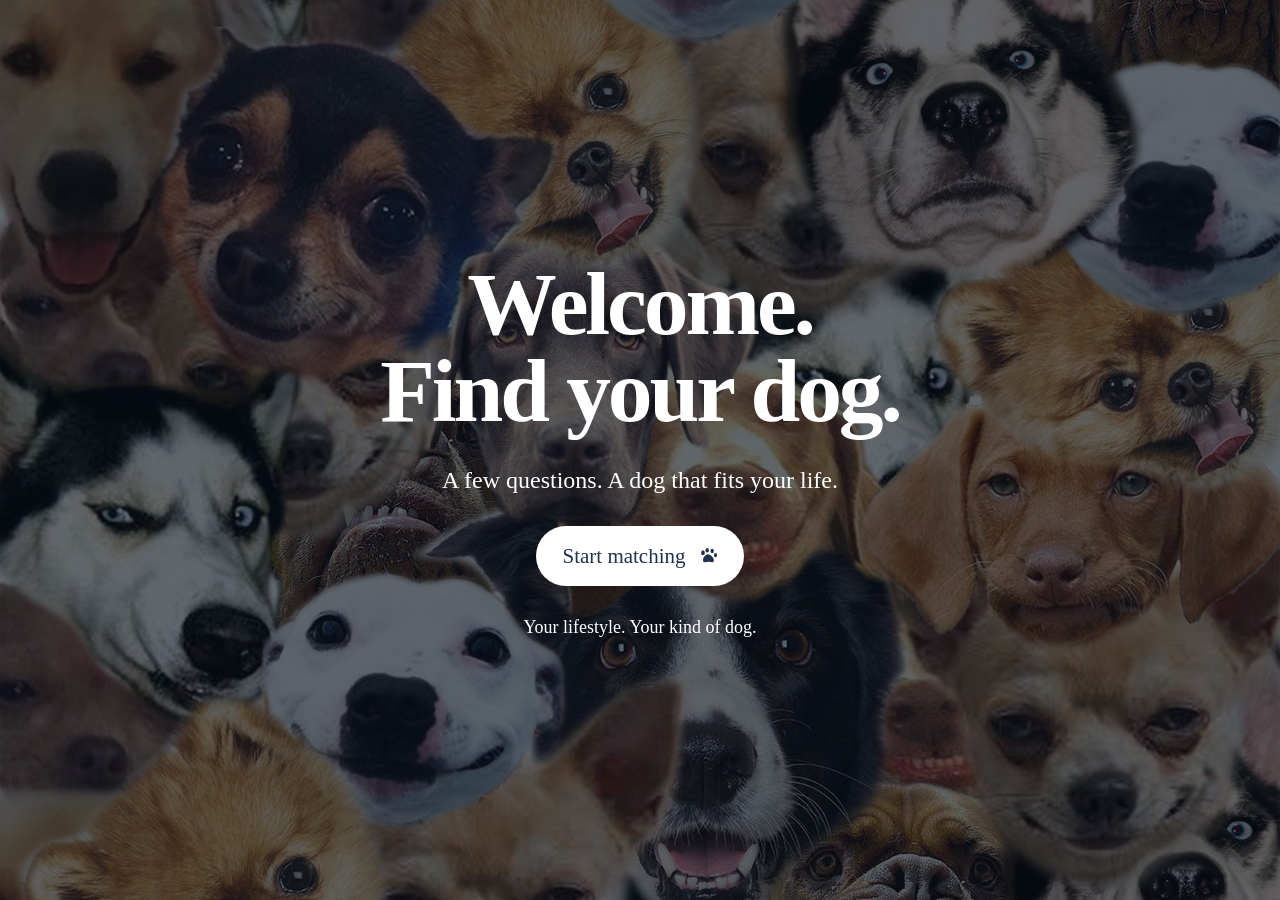
==== public/prototype/index.html @ a35e6327 "Shorten discovery rounds, standardize dog descriptions, and update photos" ====
<!doctype html><html lang="en"><head>
<meta charset="utf-8"><meta name="viewport" content="width=device-width, initial-scale=1">
<meta name="description" content="Find a dog that fits your everyday life. A saved lifestyle quiz, transparent match scores, and side-by-side breed comparisons.">
<script>try{document.documentElement.dataset.theme=localStorage.getItem('uxdesign-prototype-theme')||(matchMedia('(prefers-color-scheme: dark)').matches?'dark':'light')}catch{document.documentElement.dataset.theme='light'}</script><title>Pawfect Match · New experience prototype</title><script type="module" src="app.js?v=6"></script>
<link rel="stylesheet" href="design.css?v=1"><link rel="stylesheet" href="prototype.css?v=1"></head><body><a class="skip" href="#quiz">Skip to questionnaire</a><section id="welcome" class="screen hero welcome-banner" aria-labelledby="hero-title"><div class="welcome-faces" aria-hidden="true"><img src="../photos/welcome-collage.png" alt=""></div><div class="welcome-copy"><h1 id="hero-title">Welcome.<br>Find your dog.</h1><p>A few questions. A dog that fits your life.</p><a class="welcome-start" href="#quiz">Start matching <svg class="icon" viewBox="0 0 24 24" aria-hidden="true"><ellipse cx="6" cy="8" rx="2.2" ry="3" fill="currentColor"/><ellipse cx="11" cy="5" rx="2" ry="2.7" fill="currentColor"/><ellipse cx="17" cy="6" rx="2" ry="2.8" fill="currentColor"/><ellipse cx="21" cy="11" rx="1.8" ry="2.5" fill="currentColor"/><path d="M6 17c0-3 3-7 6-7s7 4 7 7c0 4-4 2-6 2s-7 2-7-2" fill="currentColor"/></svg></a><span class="welcome-scroll">Your lifestyle. Your kind of dog.</span></div></section><header class="app-header site-header" hidden><a class="brand" href="#welcome">Pawfect Match<span class="brand-dot">.</span><small>Prototype</small></a><nav aria-label="Main"><a href="#quiz" data-screen-link="quiz">Questionnaire</a><a href="#discover" id="discover-nav" data-screen-link="discover">Discover</a><a href="#matches" id="matches-nav" data-screen-link="matches">Your dogs</a><a href="#comparison" id="comparison-nav" data-screen-link="comparison">Compare <span id="nav-compare-count"></span></a></nav><button class="theme-toggle" id="theme-toggle" type="button" aria-pressed="false" aria-label="Switch to dark mode">Dark mode</button></header><main id="app-canvas" hidden><section class="screen quiz-screen" id="quiz" hidden><div class="section-heading"><div><h1>Make room for a good match.</h1><p>Tell us what life with you looks like.</p></div><button id="reset-quiz" class="reset-button" type="button">Start over</button></div><div class="workspace"><aside class="quiz-step-nav"><h3>Your lifestyle</h3><ol class="steps" aria-label="Quiz progress"><li class="active" aria-current="step"><button type="button" data-go-step="0"><span>Your home</span></button></li><li><button type="button" data-go-step="1"><span>Your routine</span></button></li><li><button type="button" data-go-step="2"><span>Your preferences</span></button></li><li><button type="button" data-go-step="3"><span>Your household</span></button></li></ol><p class="chapter-note">Your answers stay on this device.</p></aside><section class="quiz-card" aria-labelledby="quiz-title"><div class="quiz-top"><h3 id="quiz-title">Your questionnaire</h3><span id="save-status" role="status">Saved on this device</span></div><div class="quiz-progress" aria-hidden="true"><span id="quiz-progress-fill"></span></div><form id="match-form" novalidate>
<fieldset data-step="0"><legend>Make yourself at home.</legend><p class="field-intro">Let’s start with your home.</p><div class="question-grid"><div class="question-group"><label for="home">Where do you live?</label><select id="home" name="home"><option value="" disabled selected>Choose an answer…</option><option value="apartment">Apartment or small home</option><option value="house">House with more room</option></select></div><div class="question-group"><label for="size">What size dog feels right?</label><select id="size" name="size"><option value="" disabled selected>Choose an answer…</option><option value="any">Open to any size</option><option value="small">Small</option><option value="medium">Medium</option><option value="large">Large</option></select></div><div class="question-group"><label for="experience">Your dog experience</label><select id="experience" name="experience"><option value="" disabled selected>Choose an answer…</option><option value="new">This would be my first dog</option><option value="experienced">I’ve cared for dogs before</option></select></div></div></fieldset>
<fieldset data-step="1" hidden><legend>A day in your life.</legend><p class="field-intro">Think of a typical weekday.</p><div class="question-grid"><div class="question-group"><label for="exercise">Daily walks &amp; play <output id="exercise-value" for="exercise">Choose your daily minutes</output></label><input id="exercise" name="exercise" type="number" min="15" max="150" step="15" placeholder="Enter minutes"><div class="range-labels"><span>15 min · easy pace</span><span>150 min · adventure mode</span></div></div><div class="question-group"><label for="alone">Hours away each day <output id="alone-value" for="alone">Choose your hours away</output></label><input id="alone" name="alone" type="number" min="0" max="10" step="1" placeholder="Enter hours"></div><div id="care-branch" class="question-group" hidden><label for="support">Who can help while you’re away?</label><select id="support" name="support"><option value="" disabled selected>Choose an answer…</option><option value="none">I don’t have a care plan yet</option><option value="yes">A walker, daycare, or trusted person</option></select><p class="hint">Long days away need an individual care plan. This affects your results.</p></div><div class="question-group"><label for="training">Time for training &amp; enrichment</label><select id="training" name="training"><option value="" disabled selected>Choose an answer…</option><option value="1">A little each day</option><option value="2">Regular daily sessions</option><option value="3">Lots — I’d love a working partner</option></select></div></div></fieldset>
<fieldset data-step="2" hidden><legend>The little things matter.</legend><p class="field-intro">Coat care and your priorities.</p><div class="question-grid"><div class="question-group"><label for="grooming">Grooming commitment</label><select id="grooming" name="grooming"><option value="" disabled selected>Choose an answer…</option><option value="1">Keep it simple</option><option value="2">Regular brushing is fine</option><option value="3">Brushing + professional grooming</option></select></div><div class="question-group"><label for="shedding">How do you feel about shedding?</label><select id="shedding" name="shedding"><option value="" disabled selected>Choose an answer…</option><option value="any">A little fur is part of the deal</option><option value="low">Prefer a lower-shedding coat</option></select><p class="hint">Lower shedding doesn’t mean allergy-free. <a href="https://www.akc.org/dog-breeds/hypoallergenic-dogs/">No dog is 100% hypoallergenic.</a></p></div><div class="question-group"><label for="fluff">What coat types should we show you?</label><select id="fluff" name="fluff"><option value="" disabled selected>Choose an answer…</option><option value="any">All coat types</option><option value="fluffy">Fluffy coats only</option><option value="sleek">Shorter coats only</option></select></div><div class="question-group"><label for="priority">What matters most to you?</label><select id="priority" name="priority"><option value="" disabled selected>Choose an answer…</option><option value="balanced">A balanced fit</option><option value="activity">Activity &amp; enrichment</option><option value="coat">Coat care</option><option value="size">Size preference</option></select></div></div></fieldset>
<fieldset data-step="3" hidden><legend>Who’s sharing your home?</legend><p class="field-intro">Who will your dog spend time with?</p><div class="question-grid"><div class="question-group"><label for="children">Are there children in your household?</label><select id="children" name="children"><option value="" disabled selected>Choose an answer…</option><option value="none">No children / no preference</option><option value="older">Older children</option><option value="young">Young children</option></select>
</div><div class="question-group"><label for="pets">Other pets at home?</label><select id="pets" name="pets"><option value="" disabled selected>Choose an answer…</option><option value="none">No other pets</option><option value="dogs">Other dogs</option><option value="cats">Cats</option><option value="small">Small animals, such as rabbits</option></select>
<p class="hint">Ask about each dog’s compatibility. Supervise introductions.</p>
</div><div class="question-group"><label for="barking">How much barking works for you?</label><select id="barking" name="barking"><option value="" disabled selected>Choose an answer…</option><option value="any">I’m flexible</option><option value="quiet">I prefer a quieter dog</option></select>
</div><div class="question-group"><label for="social">How often will your dog meet visitors?</label><select id="social" name="social"><option value="" disabled selected>Choose an answer…</option><option value="any">No strong preference</option><option value="visitors">Often — I prefer an outgoing dog</option></select>
</div><div class="question-group"><label for="drool">How do you feel about drool?</label><select id="drool" name="drool"><option value="" disabled selected>Choose an answer…</option><option value="any">It’s part of the deal</option><option value="low">I’d prefer less drool</option></select></div></div></fieldset>
<div class="form-footer"><button type="button" class="text-button" id="back" hidden>← Back</button><span id="step-label">Step 1 of 4</span><button type="button" class="button" id="next">Next step →</button><button type="submit" class="button" id="finish" hidden>Meet my matches →</button></div></form></section><aside class="preview-card" aria-labelledby="preview-title"><h3 id="preview-title">Your matching pack</h3><p id="preview-filter" class="filter-note">Showing all coat types</p><div id="live-preview" aria-live="polite"></div><p class="hint">Every dog is different.</p></aside></div><div id="discover-locked" class="locked-note"><strong>A few answers. A more personal shortlist.</strong><span>Finish the questionnaire to meet your dogs.</span></div></section><section hidden id="discover" class="screen discovery-section" aria-labelledby="discovery-title">
<div class="section-heading"><div><h1 id="discovery-title">Meet your kind of dog.</h1></div><p>Like or pass. Each choice helps shape the next pick.</p></div>
<div class="discovery-layout"><div class="swipe-stage"><div id="swipe-card" class="swipe-card" tabindex="0" aria-label="Dog discovery card. Use left arrow to pass or right arrow to like."></div><div class="swipe-actions"><button id="pass-dog" class="pass-button" type="button"><span aria-hidden="true">×</span> <span>Pass</span></button><button id="like-dog" class="like-button" type="button"><svg class="icon" viewBox="0 0 24 24" aria-hidden="true"><path d="M20.8 4.6a5.5 5.5 0 0 0-7.8 0L12 5.7l-1.1-1.1a5.5 5.5 0 0 0-7.8 7.8L12 21l8.8-8.6a5.5 5.5 0 0 0 0-7.8Z" fill="none" stroke="currentColor" stroke-width="1.7" stroke-linejoin="round"/></svg> <span>Like</span></button></div><a class="matches-shortcut" id="matches-shortcut" href="#matches">View my matches ↓</a><p class="swipe-instruction">Swipe, use the buttons, or press ← →</p></div>
<aside class="discovery-aside"><h3>Fine-tune your picks</h3><label for="discover-fluff">Coat preference</label><select id="discover-fluff"><option value="any">All coat types</option><option value="fluffy">Fluffy coats only</option><option value="sleek">Shorter coats only</option></select><p id="learning-status" class="learning-status" role="status"></p><div class="discovery-tools"><button type="button" id="undo-swipe" class="text-button">↶ Undo last choice</button><button type="button" id="restart-swipes" class="text-button">Start swiping again</button></div><p class="hint">Like a dog to save it to Favorites. Example profiles, not adoption listings.</p><a href="#quiz" class="text-button">Edit your questionnaire</a></aside></div>
</section><section hidden id="matches" class="screen results-section" aria-labelledby="results-title"><div class="section-heading"><div><h1 id="results-title">Your dogs.</h1></div><p id="results-subtitle">Finish the quiz to reveal your personalized matches.</p></div><div id="results-placeholder" class="empty"><h3>A good connection starts with you.</h3><p>Complete your questionnaire to see recommendations.</p><a href="#quiz">Start your quiz ↑</a></div><div id="results-content" hidden><div class="dogs-toolbar"><div class="dog-view-tabs" aria-label="Choose dogs to view"><button type="button" data-dog-view="recommended" aria-pressed="true">Recommended</button><button type="button" data-dog-view="favorites" aria-pressed="false">Favorites <span id="favorites-count">0</span></button><button type="button" data-dog-view="browse" aria-pressed="false">Browse all</button></div><div class="search-dogs"><label for="breed-search">Search dogs</label><input id="breed-search" type="search" placeholder="Try Winnie, Golden Retriever, or terrier"></div><button id="edit-shortcut" class="text-button" type="button">Edit questionnaire</button></div><p id="care-message" class="notice" hidden></p><h3 id="match-list-title">Your liked dogs</h3><p id="match-list-note" class="hint"></p><p class="sample-notice">Sample profiles, except Winnie’s, Link’s, Mit’s, and Monty’s owner-confirmed details.</p><div id="profile-view"><div id="match-profiles" class="match-profile-grid"></div></div><div class="toolbar"><label class="check-label"><input id="only-saved" type="checkbox"> Only saved types in catalog</label><button id="edit" class="text-button">Edit my questionnaire</button></div><div id="catalog-view" hidden><p id="catalog-count" class="hint" role="status"></p><p class="hint">Compare up to 3 dogs. Charts show profile fit, not adoption suitability.</p><details class="all-matches"><summary id="browse-label">Browse dog types</summary><div id="breed-cards" class="breed-grid"></div></details></div></div></section><section id="comparison" class="screen compare-section" hidden aria-labelledby="compare-title"><div class="section-heading"><div><h1 id="compare-title">Compare your dogs.</h1></div><label for="metric">Compare by <select id="metric"><option value="score">Overall profile fit</option><option value="fluff">Coat fullness (0–3)</option><option value="exercise">Daily activity target (minutes)</option><option value="grooming">Grooming commitment (1–3)</option><option value="training">Enrichment commitment (1–3)</option></select></label></div><div id="chart" class="chart"></div><div id="comparison-reasons" class="comparison-reasons"></div><p class="hint">Activity targets and commitment levels are simplified project estimates for adult dogs, not prescribed care requirements.</p></section></main><footer class="app-footer" hidden><span>Pawfect Match · A project by Allison Luo</span><div><button id="sources-toggle" class="text-button" type="button" aria-expanded="false">Scoring &amp; photo credits</button><button id="reset" class="text-button" type="button">Clear saved data</button></div></footer><div id="toast" class="toast" role="status" hidden></div><a id="compare-shortcut" class="compare-shortcut" href="#comparison" hidden><svg class="icon" viewBox="0 0 24 24" aria-hidden="true"><ellipse cx="6" cy="8" rx="2.2" ry="3" fill="currentColor"/><ellipse cx="11" cy="5" rx="2" ry="2.7" fill="currentColor"/><ellipse cx="17" cy="6" rx="2" ry="2.8" fill="currentColor"/><ellipse cx="21" cy="11" rx="1.8" ry="2.5" fill="currentColor"/><path d="M6 17c0-3 3-7 6-7s7 4 7 7c0 4-4 2-6 2s-7 2-7-2" fill="currentColor"/></svg> <span class="compare-label">Compare dogs</span> <span id="compare-count"></span></a><dialog id="final-dialog" aria-labelledby="final-heading" aria-describedby="final-description"><div id="final-confetti" aria-hidden="true"></div><h2 id="final-heading"></h2><p id="final-description"></p><img id="final-photo" alt="" width="900" height="650"><div class="final-dialog-actions"><button id="confirm-final" type="button"></button><button id="close-final" type="button">Keep comparing</button></div></dialog><dialog id="sources-dialog" aria-labelledby="sources-title"><div class="sources-header"><h2 id="sources-title">Scoring &amp; photo credits</h2><button id="close-sources" type="button" class="text-button">Close</button></div><section class="how" id="sources-panel"><details><summary>How scoring works &amp; sources</summary><p>Scores combine activity, enrichment, space, size, grooming, shedding, and experience with your selected coat and household preferences. Default weights are activity 25, enrichment 15, space 10, size 15, grooming 15, shedding 10, and experience 10. A coat preference adds weight 30; children and pets add 15 each when selected; quieter dogs, visitor sociability, and less drool add 10 each when selected. Your priority doubles its relevant base weights, then the score is normalized. Household and coat traits are authored teaching estimates, not safety guarantees or official breed ratings. Long days away without support cap scores at 55. Fluffy-only and shorter-coat-only choices filter the live shortlist and swipe deck; the full catalog remains available with mismatches labeled. Coat fullness 0 means sleek, 1 short/wiry, 2 full/feathered, and 3 very full/curly. Grooming can change appearance.</p><p>Numerical profiles are authored teaching estimates, not AKC ratings. General breed descriptions are informed by the American Kennel Club: <a href="https://www.akc.org/dog-breeds/havanese/">Havanese</a>, <a href="https://www.akc.org/dog-breeds/whippet/">Whippet</a>, <a href="https://www.akc.org/dog-breeds/Labrador-retriever/">Labrador Retriever</a>, <a href="https://www.akc.org/dog-breeds/poodle-standard/">Standard Poodle</a>, <a href="https://www.akc.org/dog-breeds/border-collie/">Border Collie</a>, and <a href="https://www.akc.org/dog-breeds/greyhound/">Greyhound</a>. Additional profiles: <a href="https://www.akc.org/dog-breeds/samoyed/">Samoyed</a>, <a href="https://www.petmd.com/dog/breeds/aussiedoodle">Aussiedoodle</a>, <a href="https://www.akc.org/dog-breeds/golden-retriever/">Golden Retriever</a>, <a href="https://www.petmd.com/dog/breeds/goldendoodle">Goldendoodle</a>, <a href="https://vcahospitals.com/know-your-pet/jack-russell-terrier">Jack Russell Terrier</a>, <a href="https://www.akc.org/dog-breeds/beagle/">Beagle</a>, <a href="https://www.akc.org/dog-breeds/boxer/">Boxer</a>, <a href="https://www.akc.org/dog-breeds/dachshund/">Dachshund</a>, <a href="https://www.akc.org/dog-breeds/chihuahua/">Chihuahua</a>, <a href="https://www.akc.org/dog-breeds/shih-tzu/">Shih Tzu</a>, <a href="https://www.akc.org/dog-breeds/maltese/">Maltese</a>, <a href="https://www.akc.org/dog-breeds/bichon-frise/">Bichon Frise</a>, <a href="https://www.akc.org/dog-breeds/pomeranian/">Pomeranian</a>, <a href="https://www.akc.org/dog-breeds/yorkshire-terrier/">Yorkshire Terrier</a>, <a href="https://www.akc.org/dog-breeds/miniature-schnauzer/">Miniature Schnauzer</a>, <a href="https://www.akc.org/dog-breeds/pembroke-welsh-corgi/">Pembroke Welsh Corgi</a>, <a href="https://www.akc.org/dog-breeds/shiba-inu/">Shiba Inu</a>, <a href="https://www.akc.org/dog-breeds/siberian-husky/">Siberian Husky</a>, <a href="https://www.akc.org/dog-breeds/alaskan-malamute/">Alaskan Malamute</a>, <a href="https://www.akc.org/dog-breeds/german-shepherd-dog/">German Shepherd</a>, <a href="https://www.akc.org/dog-breeds/australian-shepherd/">Australian Shepherd</a>, <a href="https://www.akc.org/dog-breeds/bernese-mountain-dog/">Bernese Mountain Dog</a>, <a href="https://www.akc.org/dog-breeds/newfoundland/">Newfoundland</a>, <a href="https://www.akc.org/dog-breeds/great-pyrenees/">Great Pyrenees</a>, <a href="https://www.akc.org/dog-breeds/saint-bernard/">Saint Bernard</a>, <a href="https://www.akc.org/dog-breeds/great-dane/">Great Dane</a>, <a href="https://www.akc.org/dog-breeds/doberman-pinscher/">Doberman Pinscher</a>, <a href="https://www.akc.org/dog-breeds/rottweiler/">Rottweiler</a>, <a href="https://www.akc.org/dog-breeds/dalmatian/">Dalmatian</a>, <a href="https://www.akc.org/dog-breeds/vizsla/">Vizsla</a>, <a href="https://www.akc.org/dog-breeds/weimaraner/">Weimaraner</a>, <a href="https://www.akc.org/dog-breeds/english-cocker-spaniel/">English Cocker Spaniel</a>, <a href="https://www.akc.org/dog-breeds/english-springer-spaniel/">English Springer Spaniel</a>, <a href="https://www.akc.org/dog-breeds/cavalier-king-charles-spaniel/">Cavalier King Charles Spaniel</a>, <a href="https://www.akc.org/dog-breeds/papillon/">Papillon</a>, <a href="https://www.akc.org/dog-breeds/boston-terrier/">Boston Terrier</a>, <a href="https://www.akc.org/dog-breeds/french-bulldog/">French Bulldog</a>, <a href="https://www.akc.org/dog-breeds/bulldog/">Bulldog</a>, <a href="https://www.akc.org/dog-breeds/pug/">Pug</a>, <a href="https://www.akc.org/dog-breeds/poodle-miniature/">Miniature Poodle</a>, <a href="https://www.akc.org/dog-breeds/poodle-toy/">Toy Poodle</a>, <a href="https://www.akc.org/dog-breeds/border-terrier/">Border Terrier</a>, <a href="https://www.akc.org/dog-breeds/west-highland-white-terrier/">West Highland White Terrier</a>, <a href="https://www.akc.org/dog-breeds/scottish-terrier/">Scottish Terrier</a>, <a href="https://www.akc.org/dog-breeds/shetland-sheepdog/">Shetland Sheepdog</a>. Coat and household traits are simplified teaching estimates. Terrier is represented by a Jack Russell Terrier; doodle size and coat traits vary. Reviewed October 20, 2026.</p><p>Dog photographs from Wikimedia Commons and one user-provided Aussiedoodle photo; displayed crops may differ from originals. Source pages retain original files and license details:</p><ul><li><a href="https://commons.wikimedia.org/wiki/File:A_havanese_dog_in_Finland.jpg">A havanese dog in Finland.jpg</a> — ThePointyHatGnome · <a href="http://creativecommons.org/publicdomain/zero/1.0/deed.en">CC0</a>.</li><li><a href="https://commons.wikimedia.org/wiki/File:DSC09611a_Search_and_Rescue_Dog,_Austrian_Red_Cross_Perchtoldsdorf,_2024-10.jpg">DSC09611a Search and Rescue Dog, Austrian Red Cross Perchtoldsdorf, 2024-10.jpg</a> — Aciarium · <a href="https://creativecommons.org/licenses/by/4.0">CC BY 4.0</a>.</li><li><a href="https://commons.wikimedia.org/wiki/File:Border_Collie_with_Heterochromia_2.jpg">Border Collie with Heterochromia 2.jpg</a> — 7575u · <a href="https://creativecommons.org/licenses/by-sa/4.0">CC BY-SA 4.0</a>.</li><li><a href="https://commons.wikimedia.org/wiki/File:Standard_Poodle_portrait.jpg">Standard Poodle portrait.jpg</a> — Flickr user John Leslie · <a href="https://creativecommons.org/licenses/by/2.0">CC BY 2.0</a>.</li><li><a href="https://commons.wikimedia.org/wiki/File:Whippet_profil_rybnik_-_kamien_p.jpg">Whippet profil rybnik - kamien p.jpg</a> — Pleple2000 · <a href="https://creativecommons.org/licenses/by-sa/4.0">CC BY-SA 4.0</a>.</li><li><a href="https://commons.wikimedia.org/wiki/File:A_greyhound_displays_a_martingale_collar.jpg">A greyhound displays a martingale collar.jpg</a> — Supreme Chungus · <a href="https://creativecommons.org/licenses/by-sa/4.0">CC BY-SA 4.0</a>.</li><li><a href="https://commons.wikimedia.org/wiki/File:Samoyed_dog_two_year_old_female_dllu.jpg">Samoyed dog two year old female dllu.jpg</a> — Dllu · <a href="https://creativecommons.org/licenses/by-sa/4.0">CC BY-SA 4.0</a>.</li><li><a href="https://commons.wikimedia.org/wiki/File:D%C3%BClmen,_Hausd%C3%BClmen,_Golden_Retriever_--_2022_--_5945.jpg">Dülmen, Hausdülmen, Golden Retriever -- 2022 -- 5945.jpg</a> — Dietmar Rabich · <a href="https://creativecommons.org/licenses/by-sa/4.0">CC BY-SA 4.0</a>.</li><li><a href="https://commons.wikimedia.org/wiki/File:Goldendoodle_(Chase_Bohannon).png">Goldendoodle (Chase Bohannon).png</a> — Chase Bohannon · <a href="http://creativecommons.org/publicdomain/zero/1.0/deed.en">CC0</a>.</li><li><a href="https://commons.wikimedia.org/wiki/File:Skipper_Jack_Russell_Terrier.JPG">Skipper Jack Russell Terrier.JPG</a> — DuncanMcC · Public domain.</li><li>Aussiedoodle: photo provided by the user and used at their request.</li><li><a href="https://commons.wikimedia.org/wiki/File:Beagle_600.jpg">Beagle 600.jpg</a> — See source · <a href="http://creativecommons.org/licenses/by-sa/3.0/">CC BY-SA 3.0</a>.</li><li><a href="https://commons.wikimedia.org/wiki/File:Male_fawn_Boxer_undocked.jpg">Male fawn Boxer undocked.jpg</a> — Mood210 · <a href="https://creativecommons.org/licenses/by-sa/3.0">CC BY-SA 3.0</a>.</li><li><a href="https://commons.wikimedia.org/wiki/File:%EB%8B%A5%EC%8A%A4%ED%9B%88%ED%8A%B8(%EB%8B%A8%EB%AA%A8%EC%A2%85)_(Dachshund_(Short)).jpg">닥스훈트(단모종) (Dachshund (Short)).jpg</a> — Katemil94 · <a href="https://creativecommons.org/licenses/by-sa/4.0">CC BY-SA 4.0</a>.</li><li><a href="https://commons.wikimedia.org/wiki/File:Shihtzu_(cropped).jpg">Shihtzu (cropped).jpg</a> — Canino21 · Public domain.</li><li><a href="https://commons.wikimedia.org/wiki/File:Maltese_600.jpg">Maltese 600.jpg</a> — Sannse · <a href="http://creativecommons.org/licenses/by-sa/3.0/">CC BY-SA 3.0</a>.</li><li><a href="https://commons.wikimedia.org/wiki/File:Bichon_Fris%C3%A9_-_studdogbichon.jpg">Bichon Frisé - studdogbichon.jpg</a> — Heike Andres · <a href="https://creativecommons.org/licenses/by-sa/3.0/de/deed.en">CC BY-SA 3.0 de</a>.</li><li><a href="https://commons.wikimedia.org/wiki/File:Pomeranian.JPG">Pomeranian.JPG</a> — Blackoranges · Public domain.</li><li><a href="https://commons.wikimedia.org/wiki/File:(2_version)_Grupp_3,_YORKSHIRETERRIER,_NO_UCH_SE_UCH_Oxzar_Amazing_Bel%E2%80%99s_Toffy_(24310212305).jpg">(2 version) Grupp 3, YORKSHIRETERRIER, NO UCH SE UCH Oxzar Amazing Bel’s Toffy (24310212305).jpg</a> — Svenska Mässan from Sweden · <a href="https://creativecommons.org/licenses/by-sa/4.0">CC BY-SA 4.0</a>.</li><li><a href="https://commons.wikimedia.org/wiki/File:Miniature_Schnauzer_salt_%26_pepper_(cropped).jpg">Miniature Schnauzer salt &amp; pepper (cropped).jpg</a> — Canarian · <a href="https://creativecommons.org/licenses/by-sa/3.0">CC BY-SA 3.0</a>.</li><li><a href="https://commons.wikimedia.org/wiki/File:Welsh_Pembroke_Corgi.jpg">Welsh Pembroke Corgi.jpg</a> — Dog breed facts · <a href="https://creativecommons.org/licenses/by-sa/4.0">CC BY-SA 4.0</a>.</li><li><a href="https://commons.wikimedia.org/wiki/File:Taka_Shiba.jpg">Taka Shiba.jpg</a> — Takashiba at English Wikipedia · Public domain.</li><li><a href="https://commons.wikimedia.org/wiki/File:Husky_L.jpg">Husky L.jpg</a> — xJaM (talk · contribs) · <a href="http://creativecommons.org/licenses/by-sa/3.0/">CC BY-SA 3.0</a>.</li><li><a href="https://commons.wikimedia.org/wiki/File:Alaskan_Malamute.jpg">Alaskan Malamute.jpg</a> — SCMW · <a href="https://creativecommons.org/licenses/by/3.0">CC BY 3.0</a>.</li><li><a href="https://commons.wikimedia.org/wiki/File:German_Shepherd_-_DSC_0346_(10096362833).jpg">German Shepherd - DSC 0346 (10096362833).jpg</a> — gomagoti · <a href="https://creativecommons.org/licenses/by-sa/2.5">CC BY-SA 2.5</a>.</li><li><a href="https://commons.wikimedia.org/wiki/File:Australian_Shepherd_red_bi.JPG">Australian Shepherd red bi.JPG</a> — Trickdog-Fina · <a href="https://creativecommons.org/licenses/by-sa/3.0">CC BY-SA 3.0</a>.</li><li><a href="https://commons.wikimedia.org/wiki/File:3-BerneseMountainDogInGrass.jpg">3-BerneseMountainDogInGrass.jpg</a> — FriendlyToaster · <a href="https://creativecommons.org/licenses/by/4.0">CC BY 4.0</a>.</li><li><a href="https://commons.wikimedia.org/wiki/File:Newfoundland_dog_Smoky.jpg">Newfoundland dog Smoky.jpg</a> — Flickr user DanDee Shots · <a href="https://creativecommons.org/licenses/by/2.0">CC BY 2.0</a>.</li><li><a href="https://commons.wikimedia.org/wiki/File:Great_Pyrenees_Mountain_Dog_2.png">Great Pyrenees Mountain Dog 2.png</a> — HeartSpoon · <a href="https://creativecommons.org/licenses/by-sa/4.0">CC BY-SA 4.0</a>.</li><li><a href="https://commons.wikimedia.org/wiki/File:Hummel_Vedor_vd_Robandahoeve.jpg">Hummel Vedor vd Robandahoeve.jpg</a> — Blanky · <a href="https://creativecommons.org/licenses/by-sa/3.0">CC BY-SA 3.0</a>.</li><li><a href="https://commons.wikimedia.org/wiki/File:Dog_niemiecki_%C5%BC%C3%B3%C5%82ty_LM980.jpg">Dog niemiecki żółty LM980.jpg</a> — Lilly M · <a href="https://creativecommons.org/licenses/by-sa/2.5">CC BY-SA 2.5</a>.</li><li><a href="https://commons.wikimedia.org/wiki/File:Dobermann_handling.jpg">Dobermann handling.jpg</a> — Miroslav Cacik · Copyrighted free use.</li><li><a href="https://commons.wikimedia.org/wiki/File:Rottweiler_standing_facing_left.jpg">Rottweiler standing facing left.jpg</a> — Dr. Manfred Herrmann Allgemeiner Deutscher Rottweiler-Klub (ADRK) e.V. http://www.ADRK.de · <a href="http://creativecommons.org/licenses/by-sa/3.0/">CC BY-SA 3.0</a>.</li><li><a href="https://commons.wikimedia.org/wiki/File:Sun_Dog_Dalmatian.jpg">Sun Dog Dalmatian.jpg</a> — Bradlien · <a href="https://creativecommons.org/licenses/by-sa/4.0">CC BY-SA 4.0</a>.</li><li><a href="https://commons.wikimedia.org/wiki/File:Wy%C5%BCe%C5%82_w%C4%99gierski_g%C5%82adkow%C5%82osy_500.jpg">Wyżeł węgierski gładkowłosy 500.jpg</a> — Pleple2000 · <a href="http://creativecommons.org/licenses/by-sa/3.0/">CC BY-SA 3.0</a>.</li><li><a href="https://commons.wikimedia.org/wiki/File:Weimaraner_Freika-2.jpg">Weimaraner Freika-2.jpg</a> — Rufus46 · <a href="https://creativecommons.org/licenses/by-sa/3.0">CC BY-SA 3.0</a>.</li><li><a href="https://commons.wikimedia.org/wiki/File:%22Bill%22_-_Cocker_spaniel_anglais_2.JPG">&quot;Bill&quot; - Cocker spaniel anglais 2.JPG</a> — Jean-Pol GRANDMONT · <a href="https://creativecommons.org/licenses/by/4.0">CC BY 4.0</a>.</li><li><a href="https://commons.wikimedia.org/wiki/File:Springer_Spaniel_Wide_Shot.jpg">Springer Spaniel Wide Shot.jpg</a> — Ratsniffer · <a href="http://creativecommons.org/publicdomain/zero/1.0/deed.en">CC0</a>.</li><li><a href="https://commons.wikimedia.org/wiki/File:CarterBIS.Tiki.13.6.09.jpg">CarterBIS.Tiki.13.6.09.jpg</a> — Andreweatock · <a href="https://creativecommons.org/licenses/by-sa/3.0">CC BY-SA 3.0</a>.</li><li><a href="https://commons.wikimedia.org/wiki/File:Outdoor_Continental_Toy_Spaniel_Papillon.jpeg">Outdoor Continental Toy Spaniel Papillon.jpeg</a> — Gvdmoort · <a href="https://creativecommons.org/licenses/by-sa/3.0">CC BY-SA 3.0</a>.</li><li><a href="https://commons.wikimedia.org/wiki/File:Boston-terrier-carlos-de.JPG">Boston-terrier-carlos-de.JPG</a> — Andreas Schlaugat · <a href="https://creativecommons.org/licenses/by/3.0">CC BY 3.0</a>.</li><li><a href="https://commons.wikimedia.org/wiki/File:2008-07-28_Dog_at_Frolick_Field.jpg">2008-07-28 Dog at Frolick Field.jpg</a> — Ildar Sagdejev (Specious) · <a href="https://creativecommons.org/licenses/by-sa/4.0">CC BY-SA 4.0</a>.</li><li><a href="https://commons.wikimedia.org/wiki/File:English_Bulldog_-Dog-220489-1280_(cropped).jpg">English Bulldog -Dog-220489-1280 (cropped).jpg</a> — https://pixabay.com/pt/users/kaz-19203/ · <a href="http://creativecommons.org/publicdomain/zero/1.0/deed.en">CC0</a>.</li><li><a href="https://commons.wikimedia.org/wiki/File:Mops_oct09_cropped2.jpg">Mops oct09 cropped2.jpg</a> — Mops_oct09.jpg: Dagur Brynjólfsson from Hafnarfjordur, Iceland;

derivative work: Anka Friedrich · <a href="https://creativecommons.org/licenses/by-sa/2.0">CC BY-SA 2.0</a>.</li><li><a href="https://commons.wikimedia.org/wiki/File:Border_terrier_whiskey.jpg">Border terrier whiskey.jpg</a> — Multimotyl · <a href="https://creativecommons.org/licenses/by-sa/3.0">CC BY-SA 3.0</a>.</li><li><a href="https://commons.wikimedia.org/wiki/File:West_Highland_White_Terrier_Krakow.jpg">West Highland White Terrier Krakow.jpg</a> — Christopher Walker from Krakow, Poland · <a href="https://creativecommons.org/licenses/by/2.0">CC BY 2.0</a>.</li><li><a href="https://commons.wikimedia.org/wiki/File:Scottish_Terrier_Photo_of_Face.jpg">Scottish Terrier Photo of Face.jpg</a> — Elise Carroll · <a href="https://creativecommons.org/licenses/by-sa/4.0">CC BY-SA 4.0</a>.</li><li><a href="https://commons.wikimedia.org/wiki/File:Shetland_Sheepdog_sable.jpg">Shetland Sheepdog sable.jpg</a> — Flickr user nickobec (Nick Cowie) · <a href="https://creativecommons.org/licenses/by-sa/2.0">CC BY-SA 2.0</a>.</li><li><a href="https://commons.wikimedia.org/wiki/File:Head_Miniature_Poodle_Mysore_May24_A7CR_00091.jpg">Head Miniature Poodle Mysore May24 A7CR 00091.jpg</a> —


This Photo was taken by Timothy A. Gonsalves.  Feel free to use my photos, but please mention me as the author.  I would much appreciate if you send me an email tagooty@yahoo.com or write on my talk page, for my information.  Please contact me before commercial use.



Please do not upload an edited image here without consulting me.  I would like to make corrections only at my own source to ensure that the changes improve the image and are preserved.Otherwise you may upload an edited image with a new name. Please use one of the templates derivative or extract.
 · <a href="https://creativecommons.org/licenses/by-sa/4.0">CC BY-SA 4.0</a>.</li><li><a href="https://commons.wikimedia.org/wiki/File:Toy_Poodle_wearing_clothes_in_Tokyo.jpg">Toy Poodle wearing clothes in Tokyo.jpg</a> — Basile Morin · <a href="https://creativecommons.org/licenses/by-sa/4.0">CC BY-SA 4.0</a>.</li><li><a href="https://commons.wikimedia.org/wiki/File:Black_Shorthair_Chihuahua.jpg">Black Shorthair Chihuahua.jpg</a> — Dudechihuahua · <a href="http://creativecommons.org/publicdomain/zero/1.0/deed.en">CC0</a>.</li></ul><p>Discovery combines overall profile fit (85%) with learned preferences (15%). Likes favor similar coat appearance, size, and activity; passes favor different traits. Learning strengthens over the first three choices. Only dogs matching your coat filter enter the live shortlist and swipe deck. Each matching type appears at most once per round. Changing a filter preserves previous choices. Restart clears swipe learning but retains favorites.</p><p>Additional bundled font: DM Sans, distributed under the SIL Open Font License; license included in <a href="../fonts/OFL.txt">font credits</a>.</p></details></section>
</dialog></body></html>
---- public/prototype/design.css ----
/* Taste: Editorial greeting, seed 2097481218.
   12-column frame: 12 flexible columns + 11 x 16px gutters.
   Quiz 8/12, preview 4/12; peer dog cards each 4/12. */
:root{color-scheme:light;--paper:#f3f5f7;--surface:#fff;--soft:#e9edf2;--ink:#202f40;--muted:#526174;--line:#d8dee6;--blue:#355e99;--primary:#23364e;--on-primary:#fff;--notice:#f6eedb;--notice-ink:#6b4d1f;--radius:16px;--gap:16px;--font:'Times New Roman',Times,serif}
:root[data-theme=dark]{color-scheme:dark;--paper:#151515;--surface:#202020;--soft:#2b2b2b;--ink:#f2f2f2;--muted:#b7b7b7;--line:#414141;--blue:#a8c6f5;--primary:#e9edf3;--on-primary:#182130;--notice:#322b1e;--notice-ink:#eed5a7}
*{box-sizing:border-box}html{scroll-padding-top:88px}body{margin:0;background:var(--paper);color:var(--ink);font:18px/1.45 var(--font);overflow-x:clip}button,input,select,summary{font:inherit}button,input,select,a,summary{touch-action:manipulation}button,summary{cursor:pointer}[hidden]{display:none!important}a{color:var(--blue);text-underline-offset:4px}button{color:inherit}button:disabled{cursor:default;color:var(--muted);background:var(--soft)}button:focus-visible,a:focus-visible,input:focus-visible,select:focus-visible,summary:focus-visible,[tabindex]:focus-visible{outline:3px solid var(--blue);outline-offset:4px}h1,h2,h3,p{margin:0}h1,h2,h3{font-family:var(--font);line-height:1.12;letter-spacing:-.02em}h2{font-size:32px}h3{font-size:24px}p+p{margin-top:12px}svg{display:inline-block;vertical-align:middle}.icon{width:20px;height:20px;flex:none}button,a{transition:background-color .15s,color .15s,transform .15s}button:active,.button:active{transform:translateY(1px)}.skip{position:absolute;left:20px;top:-100px;z-index:50;background:var(--surface);padding:12px}.skip:focus{top:12px}
/* The requested full-screen welcome remains a separate opening moment. */
.welcome-banner{isolation:isolate;position:relative;display:grid;place-items:center;width:100%;height:var(--welcome-height,100svh);min-height:320px;background:#17202b;text-align:center;color:#fff;padding:32px 24px;overflow:hidden}.welcome-faces{position:absolute;inset:0;z-index:-2}.welcome-faces img{width:100%;height:100%;object-fit:cover;object-position:center}.welcome-banner:after{content:'';position:absolute;inset:0;background:rgba(8,17,27,.64);z-index:-1}.welcome-copy{max-width:1000px}.welcome-copy h1{font-size:clamp(48px,6.7vw,96px);line-height:.98;letter-spacing:-.035em}.welcome-copy>p{font-size:24px;max-width:580px;margin:28px auto}.welcome-start{display:inline-flex;align-items:center;justify-content:center;gap:12px;text-decoration:none;padding:15px 26px;border-radius:30px;background:#fff;color:#21334b;font-size:21px}.welcome-start:hover{background:#e7eef8}.welcome-scroll{display:block;font-size:16px;margin-top:28px;color:#fff}.welcome-banner.is-compact .welcome-copy>p{margin:16px auto}.welcome-banner.is-compact h1{font-size:54px}.welcome-banner.is-compact .welcome-scroll{display:none}
/* Calm, persistent navigation; the primary task is always named. */
.site-header{position:sticky;top:0;z-index:20;display:flex;align-items:center;justify-content:space-between;gap:24px;min-height:72px;padding:12px max(24px,calc((100% - 1248px)/2));background:var(--surface);border-bottom:1px solid var(--line)}.brand{font-size:27px;font-weight:700;color:var(--ink);letter-spacing:-.04em;text-decoration:none;white-space:nowrap}.brand-dot{color:var(--blue)}.site-header nav{display:flex;align-items:center;gap:24px;font-size:17px}.site-header nav a{text-decoration:none;color:var(--muted)}.site-header nav a:hover{color:var(--ink);text-decoration:underline}.theme-toggle{display:inline-flex;align-items:center;gap:8px;border:1px solid var(--line);background:transparent;border-radius:24px;padding:9px 12px;font-size:16px;white-space:nowrap}.theme-toggle:hover{background:var(--soft)}
main{width:min(1248px,calc(100% - 48px));margin:0 auto}.section-heading{display:flex;justify-content:space-between;align-items:center;gap:24px;margin-bottom:22px}.section-heading>p,.section-heading>div>p{font-size:17px;color:var(--muted)}.section-heading h2+p{margin-top:8px}.section-heading>div:last-child:not(:first-child){text-align:right}.section-heading#quiz{margin-top:36px;scroll-margin-top:94px}.reset-button,.text-button{background:transparent;border:0;padding:8px 0;color:var(--blue);font-size:16px;text-decoration:underline;text-underline-offset:4px}.reset-button{font-size:15px;color:var(--muted)}.reset-button:hover,.text-button:hover{color:var(--ink)}
.workspace{display:grid;grid-template-columns:minmax(0,2fr) minmax(310px,1fr);gap:var(--gap);align-items:start}.quiz-card{padding:24px;background:var(--surface);border-radius:var(--radius);scroll-margin-top:88px}.quiz-top{display:flex;align-items:baseline;justify-content:space-between;gap:16px;margin-bottom:16px}.quiz-top h3{font-size:20px;letter-spacing:0}.quiz-top>span{font-size:15px;color:var(--muted)}.steps{display:grid;grid-template-columns:repeat(4,minmax(0,1fr));gap:4px;list-style:none;margin:0;padding:4px;background:var(--paper);border-radius:9px}.steps button{width:100%;border:0;border-radius:6px;padding:11px 4px;min-height:44px;font-size:16px;background:transparent;color:var(--muted);line-height:1.2}.steps .active button{background:var(--surface);color:var(--ink);font-weight:bold}.steps button:hover{background:var(--soft);color:var(--ink)}.quiz-progress{height:3px;margin:18px 0 24px;background:var(--soft);border-radius:3px;overflow:hidden}.quiz-progress span{display:block;height:100%;background:var(--blue);transition:width .2s}fieldset{border:0;padding:0;margin:0;min-width:0}legend{font-size:28px;font-weight:bold;line-height:1.15;letter-spacing:-.02em;padding:0}.field-intro{font-size:17px;color:var(--muted);margin:8px 0 22px}.question-grid{display:grid;grid-template-columns:repeat(2,minmax(0,1fr));gap:20px 24px}.question-group{min-width:0}.question-group>label{display:block;font-size:18px;font-weight:bold;line-height:1.25;margin-bottom:8px}select,input[type=number],input[type=search]{width:100%;color:var(--ink);background:var(--surface);border:1px solid var(--line);border-radius:8px;padding:10px 12px;min-height:46px;font-size:18px;line-height:1.3}select:hover,input:hover{border-color:var(--muted)}input::placeholder{color:var(--muted)}select:has(option[value='']:checked){color:var(--muted)}.question-group output{display:block;font-size:16px;font-weight:400;color:var(--muted);margin:7px 0}.question-group input[type=number]{margin:0}.range-labels{display:flex;justify-content:space-between;gap:12px;font-size:13px;color:var(--muted);margin-top:6px}.hint,.sample-notice,.filter-note{color:var(--muted);font-size:15px;line-height:1.4}.question-group .hint{font-size:14px;margin-top:8px}.form-footer{display:flex;align-items:center;gap:14px;margin-top:26px;padding-top:18px;border-top:1px solid var(--line)}.form-footer>span{font-size:15px;color:var(--muted)}.form-footer .button{margin-left:auto}.button,#confirm-final{display:inline-flex;align-items:center;justify-content:center;gap:8px;border:0;border-radius:24px;min-height:46px;padding:11px 24px;background:var(--primary);color:var(--on-primary);text-decoration:none;font-size:18px}.button:hover,#confirm-final:hover{opacity:.9}.editing fieldset+fieldset{margin-top:30px;padding-top:28px;border-top:1px solid var(--line)}
.preview-card{padding:24px;background:var(--soft);border-radius:var(--radius);position:sticky;top:88px}.preview-card h3{font-size:25px}.filter-note{margin-top:10px}.live-row{display:flex;align-items:center;gap:12px;padding:14px 0}.live-row+.live-row{border-top:1px solid var(--line)}.recommendation-photo{width:64px;height:72px;object-fit:contain;background:var(--surface);border-radius:8px;flex:none}.live-copy{flex:1;min-width:0}.live-copy strong{font-size:21px}.live-copy small{display:block;font-size:15px;color:var(--muted);line-height:1.25;margin-top:4px}.preview-card>.hint{margin-top:16px;font-size:14px}.preview-pack{display:grid;grid-template-columns:repeat(3,minmax(0,1fr));gap:8px;margin:24px 0 18px}.preview-pack figure{margin:0;min-width:0}.preview-pack img{width:100%;height:112px;object-fit:contain;background:var(--surface);border-radius:8px}.preview-pack figcaption{font-size:16px;margin-top:6px}.preview-waiting{font-size:19px}.preview-waiting small{display:block;font-size:16px;color:var(--muted);margin-top:5px}.locked-note{display:flex;justify-content:space-between;gap:24px;font-size:16px;color:var(--muted);padding:22px 0;margin-top:18px}.locked-note strong{color:var(--ink)}
.fit-chart{--ring-size:72px;display:inline-grid;justify-items:center;gap:5px;flex:none;vertical-align:middle;color:var(--ink);font-variant-numeric:tabular-nums}.fit-ring{width:var(--ring-size);height:var(--ring-size);position:relative;display:grid;place-items:center}.fit-ring svg{position:absolute;inset:0;width:100%;height:100%;transform:rotate(-90deg);overflow:visible}.ring-track{fill:none;stroke:var(--line);stroke-width:6}.ring-value{fill:none;stroke:var(--blue);stroke-width:6}.fit-ring span{font-size:22px;font-weight:400}.fit-chart small{font-size:14px;color:var(--muted)}.fit-chart.compact{--ring-size:54px}.compact .fit-ring span{font-size:17px}
.discovery-section,.results-section,.compare-section{margin-top:64px;scroll-margin-top:94px}.discovery-layout{display:grid;grid-template-columns:minmax(0,1.25fr) minmax(280px,1fr);gap:48px;align-items:center}.swipe-card{position:relative;border-radius:var(--radius);background:var(--surface);overflow:hidden;touch-action:pan-y}.swipe-card>img{display:block;width:100%;height:340px;object-fit:contain;background:var(--soft);user-select:none}.swipe-overlay{position:relative;display:grid;grid-template-columns:minmax(0,1fr) 64px;gap:6px 12px;padding:22px}.swipe-overlay>.fit-chart{grid-column:2;grid-row:1/span 5}.swipe-overlay>h3{grid-column:1;font-size:30px;margin:0}.swipe-overlay>p{grid-column:1;font-size:17px;color:var(--muted)}.swipe-count{grid-column:1;font-size:14px;color:var(--muted)}.sample-chip{position:absolute;left:16px;top:16px;padding:5px 9px;border-radius:6px;background:var(--surface);font-size:13px;color:var(--muted)}.swipe-feedback{position:absolute;top:80px;left:24px;font-size:26px;font-weight:bold;background:var(--surface);color:var(--blue);border-radius:6px}.swipe-feedback:empty{display:none}.swipe-actions{display:flex;justify-content:center;gap:12px;margin:18px 0}.swipe-actions button{display:inline-flex;gap:10px;align-items:center;justify-content:center;padding:12px 26px;min-width:145px;min-height:48px;border:1px solid var(--line);border-radius:26px;background:var(--surface);font-size:19px}.swipe-actions .like-button{background:var(--primary);color:var(--on-primary);border-color:var(--primary)}.swipe-actions button:disabled{background:var(--soft);color:var(--muted);border-color:var(--line)}.matches-shortcut{display:block;text-align:center;font-size:18px}.swipe-instruction{font-size:14px;text-align:center;color:var(--muted);margin-top:10px}.discovery-aside h3{font-size:27px;margin-bottom:24px}.discovery-aside label{font-weight:bold;display:block;margin-bottom:8px}.learning-status{font-size:18px;margin:22px 0;color:var(--muted)}.discovery-tools{display:flex;flex-wrap:wrap;justify-content:space-between;gap:16px}.discovery-aside .hint{margin:20px 0}.deck-finished{min-height:300px;padding:36px;text-align:center;display:flex;flex-direction:column;align-items:center;justify-content:center;gap:16px}.deck-finished p{font-size:18px;color:var(--muted)}.round-complete .swipe-actions,.round-complete .matches-shortcut,.round-complete .swipe-instruction{display:none}
.toolbar{display:flex;justify-content:space-between;align-items:center;gap:16px;margin:28px 0 18px}.check-label{display:flex;gap:8px;align-items:center;font-size:16px;line-height:1.3}.check-label input{width:18px;height:18px;accent-color:var(--blue);flex:none}.match-profile-grid,.breed-grid{display:grid;grid-template-columns:repeat(3,minmax(0,1fr));gap:16px;margin-top:22px}.match-profile,.breed-card{position:relative;min-width:0;overflow:hidden;border-radius:var(--radius);background:var(--surface)}.match-photo,.breed-photo{display:block;width:100%;height:240px;object-fit:contain;background:var(--soft)}.match-profile-body{padding:20px}.match-profile-body>.fit-chart{float:right;--ring-size:60px;margin-left:12px}.match-profile-body>.fit-chart small{font-size:12px}.match-profile h3{font-size:28px;margin:8px 0}.match-profile h3 span{font-size:18px;font-weight:400;color:var(--muted);white-space:nowrap}.profile-breed{font-size:17px;color:var(--muted);min-height:25px}.profile-likes{clear:both;padding-top:16px;font-size:17px;min-height:60px}.favorite{position:absolute;right:14px;top:14px;display:grid;place-items:center;width:44px;height:44px;border:0;border-radius:50%;background:var(--surface);color:var(--ink)}.favorite .icon{width:24px;height:24px}.favorite[aria-pressed=true]{color:var(--blue)}.favorite:hover{background:var(--soft)}.profile-details{clear:both;padding-top:12px;font-size:16px;margin:6px 0 16px}.profile-details p{margin:12px 0}.profile-details summary{padding:8px 0}.final-choice-button{display:block;width:100%;margin-top:16px;padding:11px 14px;min-height:44px;border:1px solid var(--line);background:transparent;color:var(--ink);font-size:17px;border-radius:24px}.final-choice-button:hover{border-color:var(--ink);background:var(--soft)}.sample-notice{margin-top:8px}.notice{background:var(--notice);color:var(--notice-ink);padding:16px 20px;margin-bottom:22px;border-radius:8px;font-size:16px}.empty{grid-column:1/-1;padding:30px;background:var(--soft);border-radius:var(--radius)}.empty p{margin-top:10px}.empty a{display:inline-block;margin-top:14px}.all-matches{margin-top:22px}summary{color:var(--blue);font-size:18px;font-weight:bold;padding:14px 0}details p{margin-top:12px}#catalog-count{margin:10px 0}#breed-search{margin-top:8px}#match-list-title{font-size:25px}.breed-card{padding:20px}.breed-photo{width:calc(100% + 40px);max-width:none;margin:-20px -20px 16px}.breed-card>.fit-chart{float:right;--ring-size:60px;margin-left:8px}.breed-card h3{font-size:24px;margin-bottom:12px}.breed-card .tags{font-size:15px;color:var(--muted)}.breed-card p,.breed-card ul{font-size:16px;line-height:1.4;margin-top:12px}.breed-card ul{padding-left:20px}.breed-card>.check-label{margin-top:16px}.breed-card>a{display:inline-block;font-size:16px;margin-top:12px}
.comparison-reasons{margin:22px 0;padding:22px;background:var(--soft);border-radius:var(--radius);font-size:18px}.compare-section>.section-heading>label{min-width:250px;font-size:16px}.compare-section select{margin-top:8px}#chart{display:grid;grid-template-columns:repeat(3,minmax(0,1fr));gap:16px;align-items:start}.chart-row{display:flex;flex-direction:column;align-items:center;gap:8px;padding:20px;background:var(--surface);border-radius:var(--radius);min-width:0;text-align:center}.chart-dog{display:contents}.chart-photo{order:0;width:100%;height:190px;background:var(--soft);border-radius:8px;overflow:hidden}.chart-photo img{width:100%;height:100%;object-fit:contain}.chart-dog>strong{order:1;font-size:26px;margin-top:6px}.comparison-breed{order:2;color:var(--muted);font-size:17px}.chart-row>.fit-chart{order:3;margin-top:8px}.chart-row .final-choice-button{order:5}.chart-row>.track{order:3;width:100%;margin-top:16px}.chart-row>span{order:4;font-variant-numeric:tabular-nums}.track{height:8px;background:var(--soft);border-radius:8px;overflow:hidden}.bar{height:100%;background:var(--blue)}.compare-section>.hint{margin-top:18px}.compare-shortcut{position:fixed;right:16px;bottom:16px;z-index:25;display:flex;gap:8px;align-items:center;min-height:44px;padding:10px 15px;border-radius:24px;background:var(--primary);color:var(--on-primary);text-decoration:none;font-size:16px;box-shadow:0 3px 14px #0002}.compare-shortcut .icon{width:18px;height:18px}.how{margin:56px 0 24px}.how details{font-size:16px}.how li{margin:8px 0}.how p{margin:14px 0}.how>details>summary{font-size:18px}footer{width:min(1248px,calc(100% - 48px));margin:0 auto;padding:24px 0 80px;display:flex;justify-content:space-between;align-items:center;gap:24px;border-top:1px solid var(--line)}footer p{font-size:15px;color:var(--muted);max-width:420px}footer .brand{font-size:27px}.toast{position:fixed;left:50%;bottom:20px;transform:translateX(-50%);max-width:calc(100vw - 32px);z-index:50;border-radius:10px;padding:12px 18px;background:var(--ink);color:var(--surface);font-size:16px;box-shadow:0 4px 18px #0002}
#final-dialog{width:min(900px,92vw);max-height:92svh;overflow:auto;border:0;border-radius:20px;padding:28px;background:var(--surface);color:var(--ink);text-align:center}#final-dialog::backdrop{background:rgba(0,0,0,.65)}#final-heading{font-size:32px}#final-description{font-size:18px;color:var(--muted);margin:12px 0 20px}#final-photo{display:block;width:100%;height:min(52vh,520px);object-fit:contain;background:var(--soft);border-radius:12px}.final-dialog-actions{display:flex;justify-content:center;flex-wrap:wrap;gap:12px;margin-top:20px}#close-final{min-height:44px;border:1px solid var(--line);background:transparent;border-radius:24px;padding:10px 20px}#final-confetti{position:absolute;inset:0;overflow:hidden;pointer-events:none;border-radius:20px}#final-confetti i{position:absolute;top:-20px;left:var(--x);width:10px;height:16px;background:var(--color);animation:celebrate 3s var(--delay) cubic-bezier(.2,.7,.4,1) forwards}@keyframes celebrate{to{transform:translateY(100vh) rotate(var(--turn));opacity:0}}
@media(max-width:1000px){.workspace{grid-template-columns:1fr}.preview-card{position:static}.preview-pack{max-width:420px}.preview-card .live-row{display:inline-flex;width:calc((100% - 32px)/3);vertical-align:top;border:0;padding:0;margin-right:12px;gap:10px}.preview-card .recommendation-photo{width:50px;height:64px}.preview-card .live-copy strong{font-size:19px}.preview-card .live-copy small{font-size:14px}.preview-card .fit-chart{--ring-size:46px}.compact .fit-ring span{font-size:16px}.preview-card #live-preview{margin-top:20px}.site-header nav{gap:16px}.discovery-layout{gap:24px}.match-profile-grid,.breed-grid{grid-template-columns:repeat(2,minmax(0,1fr))}}
@media(max-width:700px){body{font-size:17px}main{width:calc(100% - 32px)}.site-header{padding:10px 16px;min-height:64px;gap:12px;align-items:flex-start;flex-wrap:wrap}.site-header .brand{font-size:25px;line-height:40px}.site-header nav{flex-wrap:wrap;gap:6px 18px;justify-content:flex-end;max-width:100%;font-size:15px}.theme-toggle{min-height:40px;font-size:15px;padding:8px 10px}.site-header nav a{min-height:36px;display:inline-flex;align-items:center}.site-header nav .theme-toggle{order:5}.section-heading{gap:14px;align-items:start;flex-wrap:wrap;margin-bottom:18px}.section-heading#quiz{margin-top:28px}.section-heading h2{font-size:28px}.section-heading>div:last-child:not(:first-child){text-align:left}.section-heading>p,.section-heading>div>p{font-size:16px}.quiz-card{padding:20px 16px;scroll-margin-top:120px}.quiz-top{margin-bottom:14px}.quiz-top h3{font-size:19px}.quiz-top>span{font-size:13px}.steps{gap:0;padding:3px}.steps button{font-size:14px;min-height:46px;padding:8px 3px}.quiz-progress{margin:16px 0 20px}legend{font-size:25px}.field-intro{font-size:16px;margin-bottom:20px}.question-grid{grid-template-columns:1fr;gap:20px}.question-group>label{font-size:18px}select,input[type=number],input[type=search]{font-size:17px;min-height:46px}.form-footer{gap:12px}.form-footer .button{font-size:17px;padding:11px 16px}.preview-card{padding:20px}.preview-card .live-row{display:flex;width:auto;margin:0;padding:12px 0}.preview-card .live-row+.live-row{border-top:1px solid var(--line)}.preview-card .recommendation-photo{width:64px;height:72px}.preview-card .fit-chart{--ring-size:54px}.preview-card .live-copy strong{font-size:22px}.preview-card .live-copy small{font-size:16px}.preview-card>.hint{font-size:14px}.preview-pack img{height:100px}.welcome-copy h1{font-size:52px}.welcome-copy>p{font-size:21px;margin:24px auto;max-width:310px}.welcome-start{font-size:19px;padding:14px 24px}.welcome-banner.is-compact h1{font-size:40px}.welcome-banner.is-compact .welcome-copy>p{font-size:18px;margin:16px auto}.welcome-banner.is-compact .welcome-start{padding:10px 20px}.locked-note{flex-direction:column;gap:6px;font-size:16px}.discovery-section,.results-section,.compare-section{margin-top:42px}.discovery-layout{grid-template-columns:1fr;gap:24px}.swipe-card>img{height:300px}.swipe-overlay{padding:20px}.swipe-overlay>h3{font-size:28px}.discovery-aside h3{font-size:24px;margin-bottom:18px}.learning-status{font-size:17px}.match-profile-grid,.breed-grid{grid-template-columns:1fr}.match-photo,.breed-photo{height:270px}.match-profile-body{padding:20px}.profile-likes{min-height:0}.toolbar{align-items:start;flex-wrap:wrap}.compare-section>.section-heading>label{width:100%}.comparison-reasons{padding:18px;font-size:17px}#chart{gap:8px;grid-template-columns:repeat(3,minmax(0,1fr))}.chart-row{padding:8px;gap:6px}.chart-photo{height:116px;border-radius:5px}.chart-dog>strong{font-size:21px}.comparison-breed{font-size:14px;overflow-wrap:anywhere}.chart-row>.fit-chart{--ring-size:54px}.chart-row .fit-ring span{font-size:17px}.chart-row .fit-chart small{font-size:12px}.chart-row .final-choice-button{padding:8px 5px;font-size:14px;line-height:1.2}.compare-shortcut{font-size:14px;right:12px;bottom:12px;padding:9px 12px}.how{margin-top:40px}footer{width:calc(100% - 32px);align-items:start;flex-direction:column;gap:14px;padding-bottom:84px}#final-dialog{padding:20px 16px}#final-heading{font-size:27px}.final-dialog-actions{flex-direction:column}.final-dialog-actions button{width:100%}}
@media(min-width:701px) and (max-height:800px){.quiz-card{padding:20px 24px}.quiz-top{margin-bottom:12px}.quiz-progress{margin:14px 0 18px}.steps button{min-height:42px}.question-grid{gap:16px 22px}.field-intro{margin-bottom:16px}.form-footer{margin-top:20px;padding-top:14px}}
@media(prefers-reduced-motion:reduce){html{scroll-behavior:auto}*,*:before,*:after{transition:none!important;animation:none!important}.quiz-progress span{transition:none}#final-confetti i{top:12px;transform:rotate(var(--turn))}}

button{appearance:none}.comparison-reasons{display:grid;grid-template-columns:repeat(2,minmax(0,1fr));gap:24px}.comparison-reasons p+p{margin:0}.comparison-reasons strong{display:block;font-size:20px;margin-bottom:8px}.comparison-reasons span{display:block}.comparison-reasons small{display:block;font-size:16px;color:var(--muted);margin-top:8px}.comparison-in-view .compare-shortcut{display:none}.match-profile-grid[data-count="4"]{grid-template-columns:repeat(2,minmax(0,1fr))}#chart[data-count="2"]{grid-template-columns:repeat(2,minmax(0,1fr))}@media(max-width:700px){.comparison-reasons{grid-template-columns:1fr;gap:18px}.match-profile-grid[data-count="4"]{grid-template-columns:1fr}.comparison-reasons strong{font-size:18px}}

.compare-section .chart-photo{height:160px}.compare-section .section-heading{align-items:end}.compare-section .comparison-reasons{margin-top:16px}.compare-section #chart .fit-chart{--ring-size:64px}.comparison-reasons:has(p:only-child){grid-template-columns:1fr}@media(max-width:700px){html{scroll-padding-top:116px}.compare-section .chart-photo{height:116px}.compare-section #chart .fit-chart{--ring-size:54px}}
/* Each destination carries its own offset for the sticky navigation. */
html{scroll-padding-top:0}

.site-header>.brand{order:0}.site-header>nav{order:1;margin-left:auto}.site-header>.theme-toggle{order:2}#chart{align-items:stretch}.chart-row .final-choice-button{margin-top:auto}.chart-row .fit-chart{margin-bottom:14px}@media(min-width:701px) and (max-width:1000px){.preview-card #live-preview{display:grid;grid-template-columns:repeat(3,minmax(0,1fr));gap:16px}.preview-card .live-row{display:grid;grid-template-columns:48px minmax(0,1fr) 44px;gap:8px;width:auto;margin:0}.preview-card .recommendation-photo{width:48px;height:64px}.preview-card .fit-chart{--ring-size:44px}.preview-card .live-copy strong{font-size:18px}}@media(max-width:700px){.site-header{align-items:center;gap:4px 12px}.site-header>.brand{order:0;flex:1}.site-header>.theme-toggle{order:1}.site-header>nav{order:2;flex:0 0 100%;width:100%;margin:0;justify-content:space-between;gap:2px 12px}.site-header nav a{min-height:36px}.compare-label{display:none}.compare-shortcut{gap:6px;min-width:68px;justify-content:center}.preview-card #live-preview{display:block}}
@media(max-width:700px){.chart-row .comparison-breed{min-height:40px;line-height:1.35}.compare-section,.results-section,.discovery-section{scroll-margin-top:132px}}
---- public/prototype/prototype.css ----
/* A screen-based prototype: one task per view, instead of a long page. */
:root{--gap:20px;--prototype-max:1320px;--prototype-nav:76px}
body{background:var(--paper)}.welcome-banner{height:100svh!important;min-height:600px}.welcome-banner .welcome-copy h1{font-size:clamp(54px,7vw,104px)}.welcome-scroll{font-size:18px}.app-header{position:sticky;top:0;min-height:76px;padding:12px 32px;gap:32px}.app-header .brand{font-size:30px}.brand small{display:inline-block;font-size:13px;font-weight:400;letter-spacing:0;margin-left:14px;color:var(--muted);vertical-align:middle}.app-header nav{gap:28px;margin:0 auto}.app-header nav a{font-size:18px;min-height:48px;display:inline-flex;align-items:center;color:var(--muted);text-decoration:none;border-bottom:2px solid transparent}.app-header nav a.active{color:var(--ink);border-bottom-color:var(--ink)}.app-header nav a[aria-disabled=true]{color:var(--muted)}.app-header>.theme-toggle{font-size:16px}.app-footer{width:min(var(--prototype-max),calc(100% - 64px));font-size:14px;padding:20px 0 40px;margin:36px auto 0;gap:16px}.app-footer>div{display:flex;gap:22px}.app-footer .text-button{font-size:14px}#app-canvas{width:min(var(--prototype-max),calc(100% - 64px));margin:0 auto;padding-top:32px;padding-bottom:60px}.screen:not(.welcome-banner){margin:0;scroll-margin-top:100px}.screen>.section-heading{margin-bottom:28px}.screen>.section-heading h2{font-size:36px}.screen>.section-heading p{margin-top:10px;max-width:600px}.workspace{grid-template-columns:180px minmax(0,1fr) 300px;gap:20px;align-items:start}.quiz-step-nav{padding-top:24px}.quiz-step-nav>h3{font-size:20px;margin-bottom:20px}.quiz-step-nav .steps{display:flex;flex-direction:column;gap:8px;background:none;padding:0;border-radius:0}.quiz-step-nav .steps button{display:flex;align-items:center;justify-content:flex-start;min-height:54px;text-align:left;font-size:18px;line-height:1.2;padding:14px 16px;border-radius:8px}.quiz-step-nav .steps .active button{background:var(--soft);color:var(--ink);font-weight:bold}.chapter-note{font-size:15px;color:var(--muted);line-height:1.45;margin-top:24px;max-width:160px}.quiz-card{padding:26px;scroll-margin-top:92px}.quiz-top{margin-bottom:16px}.quiz-top h3{font-size:21px}.quiz-top span{font-size:14px}.quiz-progress{margin-bottom:24px}.quiz-card legend{font-size:30px}.field-intro{margin-bottom:24px}.question-grid{gap:22px 20px}.question-group>label{font-size:18px}.question-group select,.question-group input[type=number]{font-size:18px;min-height:48px}.question-group output{font-size:16px}.form-footer{margin-top:28px;padding-top:20px}.preview-card{top:100px;padding:22px}.preview-card h3{font-size:23px}.preview-pack{gap:6px}.preview-pack img{height:100px}.preview-pack figcaption{font-size:15px}.preview-waiting{font-size:19px}.preview-waiting small{font-size:16px}.preview-card .live-row{display:grid;grid-template-columns:52px minmax(0,1fr) 48px;gap:10px}.recommendation-photo{width:52px;height:68px}.live-copy strong{font-size:20px}.live-copy small{font-size:14px}.preview-card .fit-chart{--ring-size:48px}.compact .fit-ring span{font-size:16px}.locked-note{margin-left:200px;max-width:calc(100% - 200px);gap:20px;font-size:16px}.workspace:has(.editing){grid-template-columns:minmax(0,1fr) 300px}.workspace:has(.editing) .quiz-step-nav{display:none}.quiz-card.editing legend{margin-top:4px}.quiz-card.editing .question-grid{margin-bottom:6px}
/* Discovery has its own stage and its own controls. */
.discovery-layout{grid-template-columns:minmax(0,1.2fr) minmax(300px,.8fr);gap:60px;align-items:center;max-width:1100px;margin:0 auto}.swipe-card>img{height:350px}.swipe-overlay{padding:22px 26px}.swipe-overlay h3{font-size:32px}.swipe-stage{min-width:0}.discovery-aside{background:var(--soft);border-radius:16px;padding:30px}.discovery-aside h3{font-size:28px}.discovery-aside .hint{font-size:16px}.discovery-tools{gap:12px}.swipe-actions{margin-top:20px}.swipe-actions button{min-width:160px;min-height:50px}.matches-shortcut{margin-top:14px}.swipe-instruction{margin-top:12px}.learning-status{font-size:19px}.sample-chip{background:var(--surface)}
/* Recommended, Favorites and Browse are real views of the same dog profiles. */
.dogs-toolbar{display:flex;align-items:center;justify-content:space-between;gap:24px;margin-bottom:20px}.dog-view-tabs{display:flex;gap:6px;padding:4px;background:var(--soft);border-radius:10px}.dog-view-tabs button{border:0;background:transparent;color:var(--muted);padding:10px 18px;min-height:44px;border-radius:7px;font-size:18px}.dog-view-tabs button[aria-pressed=true]{color:var(--ink);background:var(--surface);font-weight:bold}.dog-view-tabs button:hover{color:var(--ink)}#favorites-count{display:inline-block;margin-left:4px;font-size:15px;font-weight:400}#match-list-title,#match-list-note,.results-section .toolbar{display:none!important}.search-dogs{display:flex;align-items:center;gap:14px;max-width:620px;margin:20px 0 26px}.search-dogs label{white-space:nowrap;font-size:18px;font-weight:bold}.search-dogs input{min-height:46px;background:var(--surface)}.sample-notice{font-size:14px;margin:0 0 20px;color:var(--muted)}.match-profile-grid,.breed-grid{margin-top:0;grid-template-columns:repeat(3,minmax(0,1fr));gap:20px}.match-profile-grid[data-count="4"]{grid-template-columns:repeat(2,minmax(0,1fr))}.match-photo{height:240px}.match-profile{display:flex;flex-direction:column}.match-profile-body{padding:22px;display:flex;flex-direction:column;flex:1;position:relative}.match-profile-body>.favorite{top:auto;position:absolute;right:14px;top:-228px}.match-profile-body>.fit-chart{position:absolute;top:24px;right:20px;float:none;margin:0;--ring-size:58px}.match-profile h3{padding-right:70px;margin:0 0 8px;font-size:28px}.profile-breed{padding-right:70px;font-size:16px;min-height:45px}.profile-likes{padding-top:20px;min-height:85px;clear:none;margin:0;font-size:18px}.profile-details{margin-top:8px}.match-profile .check-label{margin-top:auto;min-height:32px}.match-profile .final-choice-button{margin-top:14px}.all-matches{margin-top:0}.all-matches>summary{display:none}#catalog-count{margin:0 0 12px}#catalog-view>.hint:not(#catalog-count){margin-bottom:20px}.empty{min-height:240px;display:flex;flex-direction:column;align-items:flex-start;justify-content:center;gap:14px}.empty p{margin:0}.empty .button{margin-top:6px}.compare-shortcut{right:32px;bottom:24px;font-size:17px;min-height:48px}.compare-label{display:inline}.comparison-in-view .compare-shortcut{display:none}
/* A compact, deliberate decision screen. */
.compare-section>.section-heading{margin-bottom:24px}.compare-section .section-heading h2{font-size:36px}.compare-section .chart-photo{height:190px}.chart-row{position:relative;padding:24px;gap:10px}.chart-dog>strong{font-size:30px}.comparison-breed{font-size:18px;min-height:28px}.compare-section #chart .fit-chart{--ring-size:76px}.chart-row .fit-ring span{font-size:25px}.remove-comparison{position:absolute;right:12px;top:12px;width:32px;height:32px;background:var(--surface);color:var(--muted);border:0;border-radius:50%;font-size:25px;line-height:1;z-index:1}.remove-comparison:hover{background:var(--soft);color:var(--ink)}.comparison-reasons{margin-top:24px;padding:24px;gap:32px}.comparison-reasons strong{font-size:22px}.comparison-reasons span{font-size:18px}.comparison-reasons small{font-size:17px}.chart-row .final-choice-button{font-size:18px}.compare-section #chart .empty{grid-column:1/-1}.how{margin:30px 0 0}#sources-panel{padding:24px;background:var(--surface);border-radius:16px}.toast{bottom:24px}
@media(max-width:1200px) and (min-width:901px){.workspace{grid-template-columns:150px minmax(0,1fr) 255px;gap:16px}.quiz-card{padding:22px}.quiz-card .question-grid{grid-template-columns:1fr}.quiz-step-nav .steps button{font-size:17px;padding:12px}.preview-card{padding:20px}.preview-card .live-row{grid-template-columns:44px minmax(0,1fr) 42px;gap:8px}.recommendation-photo{width:44px;height:60px}.preview-card .fit-chart{--ring-size:42px}.preview-card .live-copy strong{font-size:18px}.preview-card .live-copy small{font-size:13px}.preview-pack img{height:90px}.app-header{gap:20px}.app-header nav{gap:18px}.locked-note{margin-left:166px;max-width:calc(100% - 166px)}}
@media(max-width:900px){#app-canvas{width:calc(100% - 40px);padding-top:26px}.workspace{grid-template-columns:minmax(0,1fr);gap:20px}.quiz-step-nav{padding:0}.quiz-step-nav>h3,.chapter-note{display:none}.quiz-step-nav .steps{display:grid;grid-template-columns:repeat(4,minmax(0,1fr));gap:4px;background:var(--soft);border-radius:10px;padding:4px}.quiz-step-nav .steps button{justify-content:center;text-align:center;font-size:16px;padding:12px 4px;min-height:48px}.quiz-step-nav .steps .active button{background:var(--surface)}.preview-card{position:static}.preview-card #live-preview{display:grid;grid-template-columns:repeat(3,minmax(0,1fr));gap:14px}.preview-card .live-row{display:grid;width:auto;margin:0;padding:0;grid-template-columns:48px minmax(0,1fr) 44px;gap:8px;border:0}.preview-card .recommendation-photo{width:48px;height:64px}.preview-card .fit-chart{--ring-size:44px}.preview-pack{max-width:390px}.quiz-card{padding:24px}.quiz-progress{margin-top:4px}.locked-note{margin-left:0;max-width:none}.workspace:has(.editing){grid-template-columns:1fr}.app-header{padding:10px 20px;gap:16px}.app-header nav{gap:14px}.app-header nav a{font-size:16px}.brand small{display:none}.discovery-layout{gap:24px}.discovery-aside{padding:24px}.match-profile-grid,.breed-grid{grid-template-columns:repeat(2,minmax(0,1fr))}.match-profile-grid[data-count="4"]{grid-template-columns:repeat(2,minmax(0,1fr))}.match-photo{height:230px}.compare-section .chart-photo{height:160px}.chart-dog>strong{font-size:26px}.comparison-breed{font-size:16px}.app-footer{width:calc(100% - 40px)}}
@media(max-width:650px){:root{--prototype-nav:108px}.welcome-banner{min-height:100svh}.welcome-banner .welcome-copy h1{font-size:54px}.app-header{padding:8px 16px;gap:2px 12px;min-height:100px}.app-header>.brand{font-size:27px}.app-header>nav{width:100%;gap:10px;justify-content:space-between;margin:0}.app-header nav a{font-size:15px;min-height:38px}.app-header>.theme-toggle{font-size:14px;min-height:38px}.app-header .brand small{display:none}#app-canvas{width:calc(100% - 32px);padding-top:22px;padding-bottom:64px}.screen>.section-heading{margin-bottom:22px;gap:14px}.screen>.section-heading h2,.compare-section .section-heading h2{font-size:29px}.screen>.section-heading p{font-size:17px;margin-top:8px}.screen>.section-heading>div:last-child:not(:first-child){text-align:left}.screen .reset-button{padding:0;font-size:15px}.quiz-step-nav .steps button{font-size:14px;min-height:46px;padding:8px 3px}.quiz-card{padding:20px 16px}.quiz-top h3{font-size:20px}.quiz-top span{font-size:13px}.quiz-card legend{font-size:26px}.question-grid{grid-template-columns:1fr;gap:22px}.question-group>label{font-size:18px}.question-group select,.question-group input[type=number]{font-size:18px;min-height:48px}.form-footer{margin-top:24px;padding-top:18px}.preview-card{padding:20px}.preview-card #live-preview{display:block}.preview-card .live-row{display:flex;padding:12px 0;gap:12px}.preview-card .live-row+.live-row{border-top:1px solid var(--line)}.preview-card .recommendation-photo{width:64px;height:72px}.preview-card .live-copy strong{font-size:22px}.preview-card .live-copy small{font-size:16px}.preview-card .fit-chart{--ring-size:52px}.locked-note{font-size:16px;padding-bottom:0}.discovery-layout{grid-template-columns:1fr;gap:24px}.swipe-card>img{height:290px}.swipe-overlay{padding:20px}.swipe-overlay h3{font-size:28px}.swipe-actions button{min-width:140px}.discovery-aside{padding:22px}.dog-view-tabs{width:100%;gap:2px;padding:4px}.dog-view-tabs button{flex:1;font-size:16px;padding:10px 6px}.dogs-toolbar{flex-wrap:wrap;gap:12px}.dogs-toolbar .text-button{font-size:15px}.search-dogs{display:block;margin:18px 0 22px}.search-dogs label{display:block;margin-bottom:8px;font-size:18px}.search-dogs input{font-size:17px}.match-profile-grid,.breed-grid,.match-profile-grid[data-count="4"]{grid-template-columns:1fr;gap:18px}.match-photo{height:270px}.match-profile-body>.favorite{top:-258px}.match-profile-body{padding:20px}.match-profile h3{font-size:30px}.profile-breed{font-size:17px}.profile-likes{font-size:18px;min-height:0;padding-bottom:16px}.sample-notice{font-size:14px}.compare-shortcut{min-width:68px;right:16px;bottom:18px;font-size:16px;min-height:44px}.compare-label{display:none}#chart{gap:8px}.chart-row{padding:8px;gap:7px}.compare-section .chart-photo{height:116px}.chart-dog>strong{font-size:22px}.comparison-breed{font-size:14px;min-height:42px;line-height:1.35}.compare-section #chart .fit-chart{--ring-size:54px}.chart-row .fit-ring span{font-size:18px}.chart-row .final-choice-button{font-size:14px;padding:8px 4px}.comparison-reasons{padding:20px;grid-template-columns:1fr;gap:20px}.comparison-reasons strong{font-size:19px}.comparison-reasons span{font-size:17px}.remove-comparison{width:26px;height:26px;font-size:22px;right:6px;top:6px}.app-footer{width:calc(100% - 32px);padding-bottom:90px}.app-footer>div{flex-wrap:wrap;gap:8px 20px}.app-footer span{font-size:15px}#sources-panel{padding:20px}.screen{scroll-margin-top:116px}}
@media(prefers-reduced-motion:reduce){.welcome-banner,.screen{scroll-behavior:auto}}

.screen:not(.welcome-banner)>.section-heading h1{font-size:36px;line-height:1.12}.screen>.section-heading h1+p{margin-top:10px;font-size:18px;color:var(--muted)}@media(max-width:650px){.screen:not(.welcome-banner)>.section-heading h1{font-size:29px}}

.dogs-toolbar .search-dogs{margin:0;max-width:450px;flex:1;min-width:240px}.dogs-toolbar .search-dogs label{font-size:16px}.dog-view-tabs{flex:none}.match-photo{height:220px}.match-profile-body>.favorite{top:-208px}.profile-likes{min-height:0;padding:18px 0 4px}.profile-details{margin-bottom:12px}@media(max-width:1100px){.dogs-toolbar{flex-wrap:wrap;gap:16px}.dogs-toolbar .search-dogs{max-width:none}.dogs-toolbar #edit-shortcut{margin-left:auto}}@media(max-width:650px){.dogs-toolbar .search-dogs{flex:0 0 100%;min-width:0;order:2;margin:0}.dogs-toolbar #edit-shortcut{order:3}.match-photo{height:270px}.match-profile-body>.favorite{top:-258px}.profile-likes{padding-bottom:12px}}

#nav-compare-count{margin-left:5px}#sources-dialog{width:min(920px,92vw);max-height:85svh;overflow:auto;border:0;border-radius:16px;padding:28px;background:var(--surface);color:var(--ink)}#sources-dialog::backdrop{background:rgba(0,0,0,.6)}.sources-header{display:flex;justify-content:space-between;align-items:center;gap:20px;margin-bottom:20px}.sources-header h2{font-size:27px}#sources-panel{padding:0;margin:0}#sources-panel summary{font-size:18px}#sources-panel li{font-size:16px;overflow-wrap:anywhere}@media(max-width:650px){#sources-dialog{padding:20px}.sources-header h2{font-size:23px}}

.remove-comparison{width:44px;height:44px;right:4px;top:4px;background:transparent;font-size:24px}.remove-comparison:hover{background:var(--surface)}@media(max-width:650px){.remove-comparison{width:44px;height:44px;right:0;top:0;font-size:23px}}
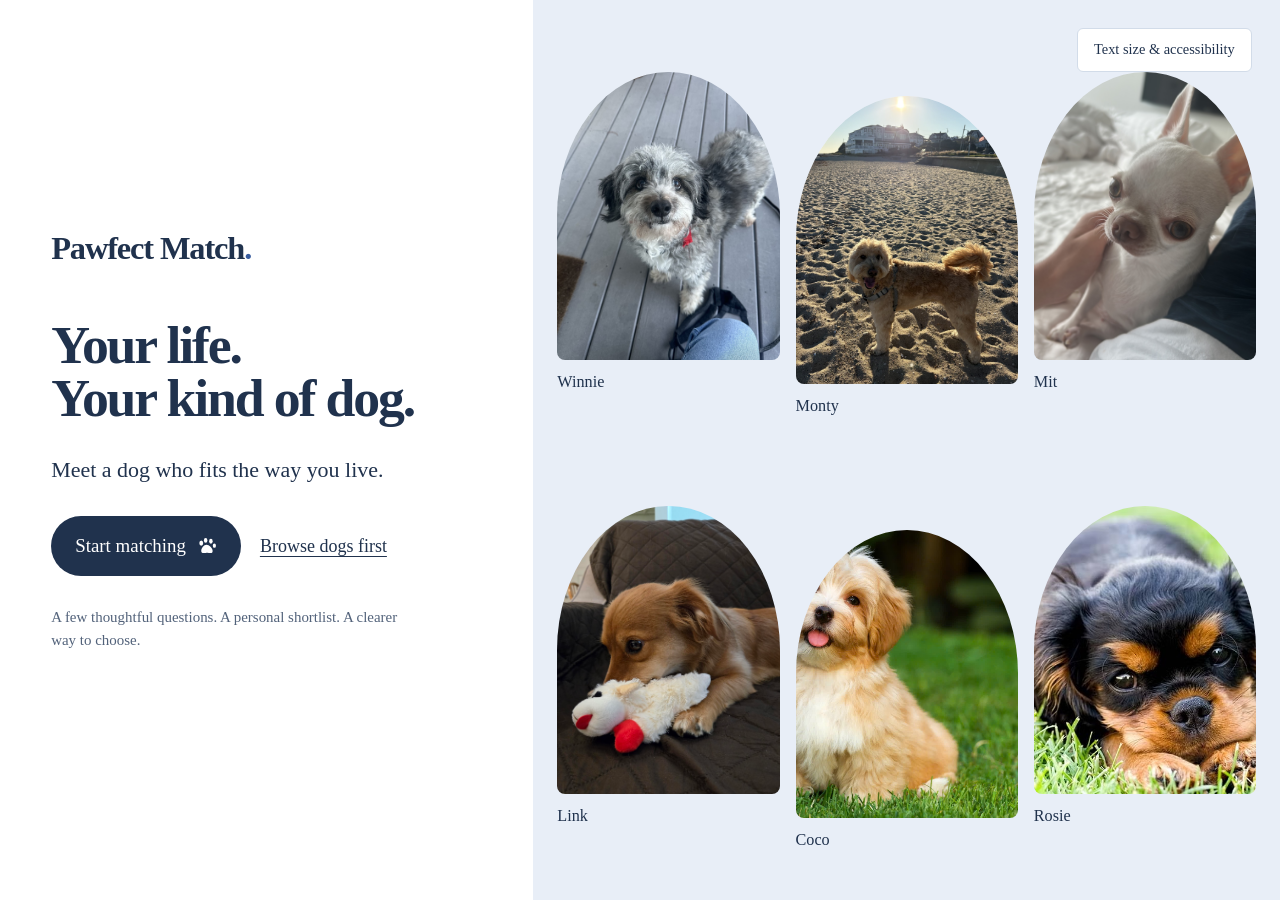
==== commit a86a1ff0: "Restructure Pawfect Match prototype around a guided decision workspace" ====
--- a/public/prototype/index.html
+++ b/public/prototype/index.html
@@ -1,22 +1,13 @@
-<!doctype html><html lang="en"><head>
-<meta charset="utf-8"><meta name="viewport" content="width=device-width, initial-scale=1">
-<meta name="description" content="Find a dog that fits your everyday life. A saved lifestyle quiz, transparent match scores, and side-by-side breed comparisons.">
-<script>try{document.documentElement.dataset.theme=localStorage.getItem('uxdesign-prototype-theme')||(matchMedia('(prefers-color-scheme: dark)').matches?'dark':'light')}catch{document.documentElement.dataset.theme='light'}</script><title>Pawfect Match · New experience prototype</title><script type="module" src="app.js?v=6"></script>
-<link rel="stylesheet" href="design.css?v=1"><link rel="stylesheet" href="prototype.css?v=1"></head><body><a class="skip" href="#quiz">Skip to questionnaire</a><section id="welcome" class="screen hero welcome-banner" aria-labelledby="hero-title"><div class="welcome-faces" aria-hidden="true"><img src="../photos/welcome-collage.png" alt=""></div><div class="welcome-copy"><h1 id="hero-title">Welcome.<br>Find your dog.</h1><p>A few questions. A dog that fits your life.</p><a class="welcome-start" href="#quiz">Start matching <svg class="icon" viewBox="0 0 24 24" aria-hidden="true"><ellipse cx="6" cy="8" rx="2.2" ry="3" fill="currentColor"/><ellipse cx="11" cy="5" rx="2" ry="2.7" fill="currentColor"/><ellipse cx="17" cy="6" rx="2" ry="2.8" fill="currentColor"/><ellipse cx="21" cy="11" rx="1.8" ry="2.5" fill="currentColor"/><path d="M6 17c0-3 3-7 6-7s7 4 7 7c0 4-4 2-6 2s-7 2-7-2" fill="currentColor"/></svg></a><span class="welcome-scroll">Your lifestyle. Your kind of dog.</span></div></section><header class="app-header site-header" hidden><a class="brand" href="#welcome">Pawfect Match<span class="brand-dot">.</span><small>Prototype</small></a><nav aria-label="Main"><a href="#quiz" data-screen-link="quiz">Questionnaire</a><a href="#discover" id="discover-nav" data-screen-link="discover">Discover</a><a href="#matches" id="matches-nav" data-screen-link="matches">Your dogs</a><a href="#comparison" id="comparison-nav" data-screen-link="comparison">Compare <span id="nav-compare-count"></span></a></nav><button class="theme-toggle" id="theme-toggle" type="button" aria-pressed="false" aria-label="Switch to dark mode">Dark mode</button></header><main id="app-canvas" hidden><section class="screen quiz-screen" id="quiz" hidden><div class="section-heading"><div><h1>Make room for a good match.</h1><p>Tell us what life with you looks like.</p></div><button id="reset-quiz" class="reset-button" type="button">Start over</button></div><div class="workspace"><aside class="quiz-step-nav"><h3>Your lifestyle</h3><ol class="steps" aria-label="Quiz progress"><li class="active" aria-current="step"><button type="button" data-go-step="0"><span>Your home</span></button></li><li><button type="button" data-go-step="1"><span>Your routine</span></button></li><li><button type="button" data-go-step="2"><span>Your preferences</span></button></li><li><button type="button" data-go-step="3"><span>Your household</span></button></li></ol><p class="chapter-note">Your answers stay on this device.</p></aside><section class="quiz-card" aria-labelledby="quiz-title"><div class="quiz-top"><h3 id="quiz-title">Your questionnaire</h3><span id="save-status" role="status">Saved on this device</span></div><div class="quiz-progress" aria-hidden="true"><span id="quiz-progress-fill"></span></div><form id="match-form" novalidate>
-<fieldset data-step="0"><legend>Make yourself at home.</legend><p class="field-intro">Let’s start with your home.</p><div class="question-grid"><div class="question-group"><label for="home">Where do you live?</label><select id="home" name="home"><option value="" disabled selected>Choose an answer…</option><option value="apartment">Apartment or small home</option><option value="house">House with more room</option></select></div><div class="question-group"><label for="size">What size dog feels right?</label><select id="size" name="size"><option value="" disabled selected>Choose an answer…</option><option value="any">Open to any size</option><option value="small">Small</option><option value="medium">Medium</option><option value="large">Large</option></select></div><div class="question-group"><label for="experience">Your dog experience</label><select id="experience" name="experience"><option value="" disabled selected>Choose an answer…</option><option value="new">This would be my first dog</option><option value="experienced">I’ve cared for dogs before</option></select></div></div></fieldset>
-<fieldset data-step="1" hidden><legend>A day in your life.</legend><p class="field-intro">Think of a typical weekday.</p><div class="question-grid"><div class="question-group"><label for="exercise">Daily walks &amp; play <output id="exercise-value" for="exercise">Choose your daily minutes</output></label><input id="exercise" name="exercise" type="number" min="15" max="150" step="15" placeholder="Enter minutes"><div class="range-labels"><span>15 min · easy pace</span><span>150 min · adventure mode</span></div></div><div class="question-group"><label for="alone">Hours away each day <output id="alone-value" for="alone">Choose your hours away</output></label><input id="alone" name="alone" type="number" min="0" max="10" step="1" placeholder="Enter hours"></div><div id="care-branch" class="question-group" hidden><label for="support">Who can help while you’re away?</label><select id="support" name="support"><option value="" disabled selected>Choose an answer…</option><option value="none">I don’t have a care plan yet</option><option value="yes">A walker, daycare, or trusted person</option></select><p class="hint">Long days away need an individual care plan. This affects your results.</p></div><div class="question-group"><label for="training">Time for training &amp; enrichment</label><select id="training" name="training"><option value="" disabled selected>Choose an answer…</option><option value="1">A little each day</option><option value="2">Regular daily sessions</option><option value="3">Lots — I’d love a working partner</option></select></div></div></fieldset>
-<fieldset data-step="2" hidden><legend>The little things matter.</legend><p class="field-intro">Coat care and your priorities.</p><div class="question-grid"><div class="question-group"><label for="grooming">Grooming commitment</label><select id="grooming" name="grooming"><option value="" disabled selected>Choose an answer…</option><option value="1">Keep it simple</option><option value="2">Regular brushing is fine</option><option value="3">Brushing + professional grooming</option></select></div><div class="question-group"><label for="shedding">How do you feel about shedding?</label><select id="shedding" name="shedding"><option value="" disabled selected>Choose an answer…</option><option value="any">A little fur is part of the deal</option><option value="low">Prefer a lower-shedding coat</option></select><p class="hint">Lower shedding doesn’t mean allergy-free. <a href="https://www.akc.org/dog-breeds/hypoallergenic-dogs/">No dog is 100% hypoallergenic.</a></p></div><div class="question-group"><label for="fluff">What coat types should we show you?</label><select id="fluff" name="fluff"><option value="" disabled selected>Choose an answer…</option><option value="any">All coat types</option><option value="fluffy">Fluffy coats only</option><option value="sleek">Shorter coats only</option></select></div><div class="question-group"><label for="priority">What matters most to you?</label><select id="priority" name="priority"><option value="" disabled selected>Choose an answer…</option><option value="balanced">A balanced fit</option><option value="activity">Activity &amp; enrichment</option><option value="coat">Coat care</option><option value="size">Size preference</option></select></div></div></fieldset>
-<fieldset data-step="3" hidden><legend>Who’s sharing your home?</legend><p class="field-intro">Who will your dog spend time with?</p><div class="question-grid"><div class="question-group"><label for="children">Are there children in your household?</label><select id="children" name="children"><option value="" disabled selected>Choose an answer…</option><option value="none">No children / no preference</option><option value="older">Older children</option><option value="young">Young children</option></select>
-</div><div class="question-group"><label for="pets">Other pets at home?</label><select id="pets" name="pets"><option value="" disabled selected>Choose an answer…</option><option value="none">No other pets</option><option value="dogs">Other dogs</option><option value="cats">Cats</option><option value="small">Small animals, such as rabbits</option></select>
-<p class="hint">Ask about each dog’s compatibility. Supervise introductions.</p>
-</div><div class="question-group"><label for="barking">How much barking works for you?</label><select id="barking" name="barking"><option value="" disabled selected>Choose an answer…</option><option value="any">I’m flexible</option><option value="quiet">I prefer a quieter dog</option></select>
-</div><div class="question-group"><label for="social">How often will your dog meet visitors?</label><select id="social" name="social"><option value="" disabled selected>Choose an answer…</option><option value="any">No strong preference</option><option value="visitors">Often — I prefer an outgoing dog</option></select>
-</div><div class="question-group"><label for="drool">How do you feel about drool?</label><select id="drool" name="drool"><option value="" disabled selected>Choose an answer…</option><option value="any">It’s part of the deal</option><option value="low">I’d prefer less drool</option></select></div></div></fieldset>
-<div class="form-footer"><button type="button" class="text-button" id="back" hidden>← Back</button><span id="step-label">Step 1 of 4</span><button type="button" class="button" id="next">Next step →</button><button type="submit" class="button" id="finish" hidden>Meet my matches →</button></div></form></section><aside class="preview-card" aria-labelledby="preview-title"><h3 id="preview-title">Your matching pack</h3><p id="preview-filter" class="filter-note">Showing all coat types</p><div id="live-preview" aria-live="polite"></div><p class="hint">Every dog is different.</p></aside></div><div id="discover-locked" class="locked-note"><strong>A few answers. A more personal shortlist.</strong><span>Finish the questionnaire to meet your dogs.</span></div></section><section hidden id="discover" class="screen discovery-section" aria-labelledby="discovery-title">
-<div class="section-heading"><div><h1 id="discovery-title">Meet your kind of dog.</h1></div><p>Like or pass. Each choice helps shape the next pick.</p></div>
-<div class="discovery-layout"><div class="swipe-stage"><div id="swipe-card" class="swipe-card" tabindex="0" aria-label="Dog discovery card. Use left arrow to pass or right arrow to like."></div><div class="swipe-actions"><button id="pass-dog" class="pass-button" type="button"><span aria-hidden="true">×</span> <span>Pass</span></button><button id="like-dog" class="like-button" type="button"><svg class="icon" viewBox="0 0 24 24" aria-hidden="true"><path d="M20.8 4.6a5.5 5.5 0 0 0-7.8 0L12 5.7l-1.1-1.1a5.5 5.5 0 0 0-7.8 7.8L12 21l8.8-8.6a5.5 5.5 0 0 0 0-7.8Z" fill="none" stroke="currentColor" stroke-width="1.7" stroke-linejoin="round"/></svg> <span>Like</span></button></div><a class="matches-shortcut" id="matches-shortcut" href="#matches">View my matches ↓</a><p class="swipe-instruction">Swipe, use the buttons, or press ← →</p></div>
-<aside class="discovery-aside"><h3>Fine-tune your picks</h3><label for="discover-fluff">Coat preference</label><select id="discover-fluff"><option value="any">All coat types</option><option value="fluffy">Fluffy coats only</option><option value="sleek">Shorter coats only</option></select><p id="learning-status" class="learning-status" role="status"></p><div class="discovery-tools"><button type="button" id="undo-swipe" class="text-button">↶ Undo last choice</button><button type="button" id="restart-swipes" class="text-button">Start swiping again</button></div><p class="hint">Like a dog to save it to Favorites. Example profiles, not adoption listings.</p><a href="#quiz" class="text-button">Edit your questionnaire</a></aside></div>
-</section><section hidden id="matches" class="screen results-section" aria-labelledby="results-title"><div class="section-heading"><div><h1 id="results-title">Your dogs.</h1></div><p id="results-subtitle">Finish the quiz to reveal your personalized matches.</p></div><div id="results-placeholder" class="empty"><h3>A good connection starts with you.</h3><p>Complete your questionnaire to see recommendations.</p><a href="#quiz">Start your quiz ↑</a></div><div id="results-content" hidden><div class="dogs-toolbar"><div class="dog-view-tabs" aria-label="Choose dogs to view"><button type="button" data-dog-view="recommended" aria-pressed="true">Recommended</button><button type="button" data-dog-view="favorites" aria-pressed="false">Favorites <span id="favorites-count">0</span></button><button type="button" data-dog-view="browse" aria-pressed="false">Browse all</button></div><div class="search-dogs"><label for="breed-search">Search dogs</label><input id="breed-search" type="search" placeholder="Try Winnie, Golden Retriever, or terrier"></div><button id="edit-shortcut" class="text-button" type="button">Edit questionnaire</button></div><p id="care-message" class="notice" hidden></p><h3 id="match-list-title">Your liked dogs</h3><p id="match-list-note" class="hint"></p><p class="sample-notice">Sample profiles, except Winnie’s, Link’s, Mit’s, and Monty’s owner-confirmed details.</p><div id="profile-view"><div id="match-profiles" class="match-profile-grid"></div></div><div class="toolbar"><label class="check-label"><input id="only-saved" type="checkbox"> Only saved types in catalog</label><button id="edit" class="text-button">Edit my questionnaire</button></div><div id="catalog-view" hidden><p id="catalog-count" class="hint" role="status"></p><p class="hint">Compare up to 3 dogs. Charts show profile fit, not adoption suitability.</p><details class="all-matches"><summary id="browse-label">Browse dog types</summary><div id="breed-cards" class="breed-grid"></div></details></div></div></section><section id="comparison" class="screen compare-section" hidden aria-labelledby="compare-title"><div class="section-heading"><div><h1 id="compare-title">Compare your dogs.</h1></div><label for="metric">Compare by <select id="metric"><option value="score">Overall profile fit</option><option value="fluff">Coat fullness (0–3)</option><option value="exercise">Daily activity target (minutes)</option><option value="grooming">Grooming commitment (1–3)</option><option value="training">Enrichment commitment (1–3)</option></select></label></div><div id="chart" class="chart"></div><div id="comparison-reasons" class="comparison-reasons"></div><p class="hint">Activity targets and commitment levels are simplified project estimates for adult dogs, not prescribed care requirements.</p></section></main><footer class="app-footer" hidden><span>Pawfect Match · A project by Allison Luo</span><div><button id="sources-toggle" class="text-button" type="button" aria-expanded="false">Scoring &amp; photo credits</button><button id="reset" class="text-button" type="button">Clear saved data</button></div></footer><div id="toast" class="toast" role="status" hidden></div><a id="compare-shortcut" class="compare-shortcut" href="#comparison" hidden><svg class="icon" viewBox="0 0 24 24" aria-hidden="true"><ellipse cx="6" cy="8" rx="2.2" ry="3" fill="currentColor"/><ellipse cx="11" cy="5" rx="2" ry="2.7" fill="currentColor"/><ellipse cx="17" cy="6" rx="2" ry="2.8" fill="currentColor"/><ellipse cx="21" cy="11" rx="1.8" ry="2.5" fill="currentColor"/><path d="M6 17c0-3 3-7 6-7s7 4 7 7c0 4-4 2-6 2s-7 2-7-2" fill="currentColor"/></svg> <span class="compare-label">Compare dogs</span> <span id="compare-count"></span></a><dialog id="final-dialog" aria-labelledby="final-heading" aria-describedby="final-description"><div id="final-confetti" aria-hidden="true"></div><h2 id="final-heading"></h2><p id="final-description"></p><img id="final-photo" alt="" width="900" height="650"><div class="final-dialog-actions"><button id="confirm-final" type="button"></button><button id="close-final" type="button">Keep comparing</button></div></dialog><dialog id="sources-dialog" aria-labelledby="sources-title"><div class="sources-header"><h2 id="sources-title">Scoring &amp; photo credits</h2><button id="close-sources" type="button" class="text-button">Close</button></div><section class="how" id="sources-panel"><details><summary>How scoring works &amp; sources</summary><p>Scores combine activity, enrichment, space, size, grooming, shedding, and experience with your selected coat and household preferences. Default weights are activity 25, enrichment 15, space 10, size 15, grooming 15, shedding 10, and experience 10. A coat preference adds weight 30; children and pets add 15 each when selected; quieter dogs, visitor sociability, and less drool add 10 each when selected. Your priority doubles its relevant base weights, then the score is normalized. Household and coat traits are authored teaching estimates, not safety guarantees or official breed ratings. Long days away without support cap scores at 55. Fluffy-only and shorter-coat-only choices filter the live shortlist and swipe deck; the full catalog remains available with mismatches labeled. Coat fullness 0 means sleek, 1 short/wiry, 2 full/feathered, and 3 very full/curly. Grooming can change appearance.</p><p>Numerical profiles are authored teaching estimates, not AKC ratings. General breed descriptions are informed by the American Kennel Club: <a href="https://www.akc.org/dog-breeds/havanese/">Havanese</a>, <a href="https://www.akc.org/dog-breeds/whippet/">Whippet</a>, <a href="https://www.akc.org/dog-breeds/Labrador-retriever/">Labrador Retriever</a>, <a href="https://www.akc.org/dog-breeds/poodle-standard/">Standard Poodle</a>, <a href="https://www.akc.org/dog-breeds/border-collie/">Border Collie</a>, and <a href="https://www.akc.org/dog-breeds/greyhound/">Greyhound</a>. Additional profiles: <a href="https://www.akc.org/dog-breeds/samoyed/">Samoyed</a>, <a href="https://www.petmd.com/dog/breeds/aussiedoodle">Aussiedoodle</a>, <a href="https://www.akc.org/dog-breeds/golden-retriever/">Golden Retriever</a>, <a href="https://www.petmd.com/dog/breeds/goldendoodle">Goldendoodle</a>, <a href="https://vcahospitals.com/know-your-pet/jack-russell-terrier">Jack Russell Terrier</a>, <a href="https://www.akc.org/dog-breeds/beagle/">Beagle</a>, <a href="https://www.akc.org/dog-breeds/boxer/">Boxer</a>, <a href="https://www.akc.org/dog-breeds/dachshund/">Dachshund</a>, <a href="https://www.akc.org/dog-breeds/chihuahua/">Chihuahua</a>, <a href="https://www.akc.org/dog-breeds/shih-tzu/">Shih Tzu</a>, <a href="https://www.akc.org/dog-breeds/maltese/">Maltese</a>, <a href="https://www.akc.org/dog-breeds/bichon-frise/">Bichon Frise</a>, <a href="https://www.akc.org/dog-breeds/pomeranian/">Pomeranian</a>, <a href="https://www.akc.org/dog-breeds/yorkshire-terrier/">Yorkshire Terrier</a>, <a href="https://www.akc.org/dog-breeds/miniature-schnauzer/">Miniature Schnauzer</a>, <a href="https://www.akc.org/dog-breeds/pembroke-welsh-corgi/">Pembroke Welsh Corgi</a>, <a href="https://www.akc.org/dog-breeds/shiba-inu/">Shiba Inu</a>, <a href="https://www.akc.org/dog-breeds/siberian-husky/">Siberian Husky</a>, <a href="https://www.akc.org/dog-breeds/alaskan-malamute/">Alaskan Malamute</a>, <a href="https://www.akc.org/dog-breeds/german-shepherd-dog/">German Shepherd</a>, <a href="https://www.akc.org/dog-breeds/australian-shepherd/">Australian Shepherd</a>, <a href="https://www.akc.org/dog-breeds/bernese-mountain-dog/">Bernese Mountain Dog</a>, <a href="https://www.akc.org/dog-breeds/newfoundland/">Newfoundland</a>, <a href="https://www.akc.org/dog-breeds/great-pyrenees/">Great Pyrenees</a>, <a href="https://www.akc.org/dog-breeds/saint-bernard/">Saint Bernard</a>, <a href="https://www.akc.org/dog-breeds/great-dane/">Great Dane</a>, <a href="https://www.akc.org/dog-breeds/doberman-pinscher/">Doberman Pinscher</a>, <a href="https://www.akc.org/dog-breeds/rottweiler/">Rottweiler</a>, <a href="https://www.akc.org/dog-breeds/dalmatian/">Dalmatian</a>, <a href="https://www.akc.org/dog-breeds/vizsla/">Vizsla</a>, <a href="https://www.akc.org/dog-breeds/weimaraner/">Weimaraner</a>, <a href="https://www.akc.org/dog-breeds/english-cocker-spaniel/">English Cocker Spaniel</a>, <a href="https://www.akc.org/dog-breeds/english-springer-spaniel/">English Springer Spaniel</a>, <a href="https://www.akc.org/dog-breeds/cavalier-king-charles-spaniel/">Cavalier King Charles Spaniel</a>, <a href="https://www.akc.org/dog-breeds/papillon/">Papillon</a>, <a href="https://www.akc.org/dog-breeds/boston-terrier/">Boston Terrier</a>, <a href="https://www.akc.org/dog-breeds/french-bulldog/">French Bulldog</a>, <a href="https://www.akc.org/dog-breeds/bulldog/">Bulldog</a>, <a href="https://www.akc.org/dog-breeds/pug/">Pug</a>, <a href="https://www.akc.org/dog-breeds/poodle-miniature/">Miniature Poodle</a>, <a href="https://www.akc.org/dog-breeds/poodle-toy/">Toy Poodle</a>, <a href="https://www.akc.org/dog-breeds/border-terrier/">Border Terrier</a>, <a href="https://www.akc.org/dog-breeds/west-highland-white-terrier/">West Highland White Terrier</a>, <a href="https://www.akc.org/dog-breeds/scottish-terrier/">Scottish Terrier</a>, <a href="https://www.akc.org/dog-breeds/shetland-sheepdog/">Shetland Sheepdog</a>. Coat and household traits are simplified teaching estimates. Terrier is represented by a Jack Russell Terrier; doodle size and coat traits vary. Reviewed October 20, 2026.</p><p>Dog photographs from Wikimedia Commons and one user-provided Aussiedoodle photo; displayed crops may differ from originals. Source pages retain original files and license details:</p><ul><li><a href="https://commons.wikimedia.org/wiki/File:A_havanese_dog_in_Finland.jpg">A havanese dog in Finland.jpg</a> — ThePointyHatGnome · <a href="http://creativecommons.org/publicdomain/zero/1.0/deed.en">CC0</a>.</li><li><a href="https://commons.wikimedia.org/wiki/File:DSC09611a_Search_and_Rescue_Dog,_Austrian_Red_Cross_Perchtoldsdorf,_2024-10.jpg">DSC09611a Search and Rescue Dog, Austrian Red Cross Perchtoldsdorf, 2024-10.jpg</a> — Aciarium · <a href="https://creativecommons.org/licenses/by/4.0">CC BY 4.0</a>.</li><li><a href="https://commons.wikimedia.org/wiki/File:Border_Collie_with_Heterochromia_2.jpg">Border Collie with Heterochromia 2.jpg</a> — 7575u · <a href="https://creativecommons.org/licenses/by-sa/4.0">CC BY-SA 4.0</a>.</li><li><a href="https://commons.wikimedia.org/wiki/File:Standard_Poodle_portrait.jpg">Standard Poodle portrait.jpg</a> — Flickr user John Leslie · <a href="https://creativecommons.org/licenses/by/2.0">CC BY 2.0</a>.</li><li><a href="https://commons.wikimedia.org/wiki/File:Whippet_profil_rybnik_-_kamien_p.jpg">Whippet profil rybnik - kamien p.jpg</a> — Pleple2000 · <a href="https://creativecommons.org/licenses/by-sa/4.0">CC BY-SA 4.0</a>.</li><li><a href="https://commons.wikimedia.org/wiki/File:A_greyhound_displays_a_martingale_collar.jpg">A greyhound displays a martingale collar.jpg</a> — Supreme Chungus · <a href="https://creativecommons.org/licenses/by-sa/4.0">CC BY-SA 4.0</a>.</li><li><a href="https://commons.wikimedia.org/wiki/File:Samoyed_dog_two_year_old_female_dllu.jpg">Samoyed dog two year old female dllu.jpg</a> — Dllu · <a href="https://creativecommons.org/licenses/by-sa/4.0">CC BY-SA 4.0</a>.</li><li><a href="https://commons.wikimedia.org/wiki/File:D%C3%BClmen,_Hausd%C3%BClmen,_Golden_Retriever_--_2022_--_5945.jpg">Dülmen, Hausdülmen, Golden Retriever -- 2022 -- 5945.jpg</a> — Dietmar Rabich · <a href="https://creativecommons.org/licenses/by-sa/4.0">CC BY-SA 4.0</a>.</li><li><a href="https://commons.wikimedia.org/wiki/File:Goldendoodle_(Chase_Bohannon).png">Goldendoodle (Chase Bohannon).png</a> — Chase Bohannon · <a href="http://creativecommons.org/publicdomain/zero/1.0/deed.en">CC0</a>.</li><li><a href="https://commons.wikimedia.org/wiki/File:Skipper_Jack_Russell_Terrier.JPG">Skipper Jack Russell Terrier.JPG</a> — DuncanMcC · Public domain.</li><li>Aussiedoodle: photo provided by the user and used at their request.</li><li><a href="https://commons.wikimedia.org/wiki/File:Beagle_600.jpg">Beagle 600.jpg</a> — See source · <a href="http://creativecommons.org/licenses/by-sa/3.0/">CC BY-SA 3.0</a>.</li><li><a href="https://commons.wikimedia.org/wiki/File:Male_fawn_Boxer_undocked.jpg">Male fawn Boxer undocked.jpg</a> — Mood210 · <a href="https://creativecommons.org/licenses/by-sa/3.0">CC BY-SA 3.0</a>.</li><li><a href="https://commons.wikimedia.org/wiki/File:%EB%8B%A5%EC%8A%A4%ED%9B%88%ED%8A%B8(%EB%8B%A8%EB%AA%A8%EC%A2%85)_(Dachshund_(Short)).jpg">닥스훈트(단모종) (Dachshund (Short)).jpg</a> — Katemil94 · <a href="https://creativecommons.org/licenses/by-sa/4.0">CC BY-SA 4.0</a>.</li><li><a href="https://commons.wikimedia.org/wiki/File:Shihtzu_(cropped).jpg">Shihtzu (cropped).jpg</a> — Canino21 · Public domain.</li><li><a href="https://commons.wikimedia.org/wiki/File:Maltese_600.jpg">Maltese 600.jpg</a> — Sannse · <a href="http://creativecommons.org/licenses/by-sa/3.0/">CC BY-SA 3.0</a>.</li><li><a href="https://commons.wikimedia.org/wiki/File:Bichon_Fris%C3%A9_-_studdogbichon.jpg">Bichon Frisé - studdogbichon.jpg</a> — Heike Andres · <a href="https://creativecommons.org/licenses/by-sa/3.0/de/deed.en">CC BY-SA 3.0 de</a>.</li><li><a href="https://commons.wikimedia.org/wiki/File:Pomeranian.JPG">Pomeranian.JPG</a> — Blackoranges · Public domain.</li><li><a href="https://commons.wikimedia.org/wiki/File:(2_version)_Grupp_3,_YORKSHIRETERRIER,_NO_UCH_SE_UCH_Oxzar_Amazing_Bel%E2%80%99s_Toffy_(24310212305).jpg">(2 version) Grupp 3, YORKSHIRETERRIER, NO UCH SE UCH Oxzar Amazing Bel’s Toffy (24310212305).jpg</a> — Svenska Mässan from Sweden · <a href="https://creativecommons.org/licenses/by-sa/4.0">CC BY-SA 4.0</a>.</li><li><a href="https://commons.wikimedia.org/wiki/File:Miniature_Schnauzer_salt_%26_pepper_(cropped).jpg">Miniature Schnauzer salt &amp; pepper (cropped).jpg</a> — Canarian · <a href="https://creativecommons.org/licenses/by-sa/3.0">CC BY-SA 3.0</a>.</li><li><a href="https://commons.wikimedia.org/wiki/File:Welsh_Pembroke_Corgi.jpg">Welsh Pembroke Corgi.jpg</a> — Dog breed facts · <a href="https://creativecommons.org/licenses/by-sa/4.0">CC BY-SA 4.0</a>.</li><li><a href="https://commons.wikimedia.org/wiki/File:Taka_Shiba.jpg">Taka Shiba.jpg</a> — Takashiba at English Wikipedia · Public domain.</li><li><a href="https://commons.wikimedia.org/wiki/File:Husky_L.jpg">Husky L.jpg</a> — xJaM (talk · contribs) · <a href="http://creativecommons.org/licenses/by-sa/3.0/">CC BY-SA 3.0</a>.</li><li><a href="https://commons.wikimedia.org/wiki/File:Alaskan_Malamute.jpg">Alaskan Malamute.jpg</a> — SCMW · <a href="https://creativecommons.org/licenses/by/3.0">CC BY 3.0</a>.</li><li><a href="https://commons.wikimedia.org/wiki/File:German_Shepherd_-_DSC_0346_(10096362833).jpg">German Shepherd - DSC 0346 (10096362833).jpg</a> — gomagoti · <a href="https://creativecommons.org/licenses/by-sa/2.5">CC BY-SA 2.5</a>.</li><li><a href="https://commons.wikimedia.org/wiki/File:Australian_Shepherd_red_bi.JPG">Australian Shepherd red bi.JPG</a> — Trickdog-Fina · <a href="https://creativecommons.org/licenses/by-sa/3.0">CC BY-SA 3.0</a>.</li><li><a href="https://commons.wikimedia.org/wiki/File:3-BerneseMountainDogInGrass.jpg">3-BerneseMountainDogInGrass.jpg</a> — FriendlyToaster · <a href="https://creativecommons.org/licenses/by/4.0">CC BY 4.0</a>.</li><li><a href="https://commons.wikimedia.org/wiki/File:Newfoundland_dog_Smoky.jpg">Newfoundland dog Smoky.jpg</a> — Flickr user DanDee Shots · <a href="https://creativecommons.org/licenses/by/2.0">CC BY 2.0</a>.</li><li><a href="https://commons.wikimedia.org/wiki/File:Great_Pyrenees_Mountain_Dog_2.png">Great Pyrenees Mountain Dog 2.png</a> — HeartSpoon · <a href="https://creativecommons.org/licenses/by-sa/4.0">CC BY-SA 4.0</a>.</li><li><a href="https://commons.wikimedia.org/wiki/File:Hummel_Vedor_vd_Robandahoeve.jpg">Hummel Vedor vd Robandahoeve.jpg</a> — Blanky · <a href="https://creativecommons.org/licenses/by-sa/3.0">CC BY-SA 3.0</a>.</li><li><a href="https://commons.wikimedia.org/wiki/File:Dog_niemiecki_%C5%BC%C3%B3%C5%82ty_LM980.jpg">Dog niemiecki żółty LM980.jpg</a> — Lilly M · <a href="https://creativecommons.org/licenses/by-sa/2.5">CC BY-SA 2.5</a>.</li><li><a href="https://commons.wikimedia.org/wiki/File:Dobermann_handling.jpg">Dobermann handling.jpg</a> — Miroslav Cacik · Copyrighted free use.</li><li><a href="https://commons.wikimedia.org/wiki/File:Rottweiler_standing_facing_left.jpg">Rottweiler standing facing left.jpg</a> — Dr. Manfred Herrmann Allgemeiner Deutscher Rottweiler-Klub (ADRK) e.V. http://www.ADRK.de · <a href="http://creativecommons.org/licenses/by-sa/3.0/">CC BY-SA 3.0</a>.</li><li><a href="https://commons.wikimedia.org/wiki/File:Sun_Dog_Dalmatian.jpg">Sun Dog Dalmatian.jpg</a> — Bradlien · <a href="https://creativecommons.org/licenses/by-sa/4.0">CC BY-SA 4.0</a>.</li><li><a href="https://commons.wikimedia.org/wiki/File:Wy%C5%BCe%C5%82_w%C4%99gierski_g%C5%82adkow%C5%82osy_500.jpg">Wyżeł węgierski gładkowłosy 500.jpg</a> — Pleple2000 · <a href="http://creativecommons.org/licenses/by-sa/3.0/">CC BY-SA 3.0</a>.</li><li><a href="https://commons.wikimedia.org/wiki/File:Weimaraner_Freika-2.jpg">Weimaraner Freika-2.jpg</a> — Rufus46 · <a href="https://creativecommons.org/licenses/by-sa/3.0">CC BY-SA 3.0</a>.</li><li><a href="https://commons.wikimedia.org/wiki/File:%22Bill%22_-_Cocker_spaniel_anglais_2.JPG">&quot;Bill&quot; - Cocker spaniel anglais 2.JPG</a> — Jean-Pol GRANDMONT · <a href="https://creativecommons.org/licenses/by/4.0">CC BY 4.0</a>.</li><li><a href="https://commons.wikimedia.org/wiki/File:Springer_Spaniel_Wide_Shot.jpg">Springer Spaniel Wide Shot.jpg</a> — Ratsniffer · <a href="http://creativecommons.org/publicdomain/zero/1.0/deed.en">CC0</a>.</li><li><a href="https://commons.wikimedia.org/wiki/File:CarterBIS.Tiki.13.6.09.jpg">CarterBIS.Tiki.13.6.09.jpg</a> — Andreweatock · <a href="https://creativecommons.org/licenses/by-sa/3.0">CC BY-SA 3.0</a>.</li><li><a href="https://commons.wikimedia.org/wiki/File:Outdoor_Continental_Toy_Spaniel_Papillon.jpeg">Outdoor Continental Toy Spaniel Papillon.jpeg</a> — Gvdmoort · <a href="https://creativecommons.org/licenses/by-sa/3.0">CC BY-SA 3.0</a>.</li><li><a href="https://commons.wikimedia.org/wiki/File:Boston-terrier-carlos-de.JPG">Boston-terrier-carlos-de.JPG</a> — Andreas Schlaugat · <a href="https://creativecommons.org/licenses/by/3.0">CC BY 3.0</a>.</li><li><a href="https://commons.wikimedia.org/wiki/File:2008-07-28_Dog_at_Frolick_Field.jpg">2008-07-28 Dog at Frolick Field.jpg</a> — Ildar Sagdejev (Specious) · <a href="https://creativecommons.org/licenses/by-sa/4.0">CC BY-SA 4.0</a>.</li><li><a href="https://commons.wikimedia.org/wiki/File:English_Bulldog_-Dog-220489-1280_(cropped).jpg">English Bulldog -Dog-220489-1280 (cropped).jpg</a> — https://pixabay.com/pt/users/kaz-19203/ · <a href="http://creativecommons.org/publicdomain/zero/1.0/deed.en">CC0</a>.</li><li><a href="https://commons.wikimedia.org/wiki/File:Mops_oct09_cropped2.jpg">Mops oct09 cropped2.jpg</a> — Mops_oct09.jpg: Dagur Brynjólfsson from Hafnarfjordur, Iceland;
+<!doctype html><html lang="en"><head><meta charset="utf-8"><meta name="viewport" content="width=device-width,initial-scale=1"><meta name="description" content="A new Pawfect Match prototype: one question at a time, a personal dog library, and clear side-by-side comparisons."><title>Pawfect Match · New prototype</title><link rel="stylesheet" href="experience.css?v=7"><script type="module" src="experience.js?v=7"></script></head><body>
+<a class="skip" href="#main">Skip to content</a>
+<div class="mobile-header"><a class="wordmark" href="#welcome">Pawfect Match<span>.</span></a><button id="menu-toggle" aria-expanded="false" aria-controls="sidebar">Menu</button></div>
+<aside id="sidebar" class="sidebar"><a class="wordmark" href="#welcome">Pawfect<br>Match<span>.</span></a><span class="prototype-note">New prototype</span><nav aria-label="Main navigation"><a href="#quiz" data-route="quiz">Your questionnaire <span id="nav-progress"></span></a><a href="#dogs" data-route="dogs">Your dogs</a><a href="#discover" data-route="discover">Discover</a><a href="#compare" data-route="compare">Compare <span id="nav-compare"></span></a></nav><div class="sidebar-foot"><button id="settings-open">Accessibility &amp; settings</button><button id="theme-toggle" aria-pressed="false"></button><button id="credits-open">Scoring &amp; photo credits</button><a href="../">Main website ↗</a><p>Answers stay on this device.</p></div></aside>
+<main id="main" tabindex="-1"><section id="screen"></section></main>
+<dialog id="dog-dialog" aria-labelledby="dog-dialog-title"><div id="dog-dialog-content"></div></dialog>
+<dialog id="pick-dialog" aria-labelledby="pick-title"><div id="confetti" aria-hidden="true"></div><div class="dialog-header"><h2 id="pick-title"></h2><button data-close="pick-dialog">Close</button></div><p id="pick-copy"></p><img id="pick-photo" alt=""><div class="dialog-actions"><button id="confirm-pick" class="primary">Mark as top pick</button><button data-close="pick-dialog">Keep exploring</button></div></dialog>
+<dialog id="settings-dialog" aria-labelledby="settings-title"><div class="dialog-header"><h2 id="settings-title">Make it comfortable.</h2><button data-close="settings-dialog">Close</button></div><p>These preferences are saved for this prototype.</p><button id="settings-theme">Switch to dark mode</button><h3>Text size</h3><div class="font-controls"><button id="smaller" aria-label="Make text smaller">A−</button><output id="font-size" aria-live="polite">100%</output><button id="larger" aria-label="Make text larger">A+</button></div><button id="reset-size">Reset text size</button><label class="check"><input type="checkbox" id="motion"> Reduce animation</label><section class="reset-area"><h3>A fresh start</h3><p>Clear this prototype’s answers, favorites, comparison, and top pick.</p><button id="reset-open">Reset questionnaire &amp; dogs</button></section></dialog>
+<dialog id="reset-dialog" aria-labelledby="reset-title"><h2 id="reset-title">Start fresh in this prototype?</h2><p>This clears its answers, favorites, comparison, and top pick. Your main website’s saved data stays separate.</p><div class="dialog-actions"><button id="reset-confirm" class="primary">Yes, start fresh</button><button data-close="reset-dialog">Keep my choices</button></div></dialog>
+<dialog id="credits-dialog" aria-labelledby="credits-title"><div class="dialog-header"><h2 id="credits-title">Behind the matches</h2><button data-close="credits-dialog">Close</button></div><div id="credits-content"><details><summary>How scoring works &amp; sources</summary><p>Scores combine activity, enrichment, space, size, grooming, shedding, and experience with your selected coat and household preferences. Default weights are activity 25, enrichment 15, space 10, size 15, grooming 15, shedding 10, and experience 10. A coat preference adds weight 30; children and pets add 15 each when selected; quieter dogs, visitor sociability, and less drool add 10 each when selected. Your priority doubles its relevant base weights, then the score is normalized. Household and coat traits are authored teaching estimates, not safety guarantees or official breed ratings. Long days away without support cap scores at 55. Fluffy-only and shorter-coat-only choices filter the live shortlist and swipe deck; the full catalog remains available with mismatches labeled. Coat fullness 0 means sleek, 1 short/wiry, 2 full/feathered, and 3 very full/curly. Grooming can change appearance.</p><p>Numerical profiles are authored teaching estimates, not AKC ratings. General breed descriptions are informed by the American Kennel Club: <a href="https://www.akc.org/dog-breeds/havanese/">Havanese</a>, <a href="https://www.akc.org/dog-breeds/whippet/">Whippet</a>, <a href="https://www.akc.org/dog-breeds/Labrador-retriever/">Labrador Retriever</a>, <a href="https://www.akc.org/dog-breeds/poodle-standard/">Standard Poodle</a>, <a href="https://www.akc.org/dog-breeds/border-collie/">Border Collie</a>, and <a href="https://www.akc.org/dog-breeds/greyhound/">Greyhound</a>. Additional profiles: <a href="https://www.akc.org/dog-breeds/samoyed/">Samoyed</a>, <a href="https://www.petmd.com/dog/breeds/aussiedoodle">Aussiedoodle</a>, <a href="https://www.akc.org/dog-breeds/golden-retriever/">Golden Retriever</a>, <a href="https://www.petmd.com/dog/breeds/goldendoodle">Goldendoodle</a>, <a href="https://vcahospitals.com/know-your-pet/jack-russell-terrier">Jack Russell Terrier</a>, <a href="https://www.akc.org/dog-breeds/beagle/">Beagle</a>, <a href="https://www.akc.org/dog-breeds/boxer/">Boxer</a>, <a href="https://www.akc.org/dog-breeds/dachshund/">Dachshund</a>, <a href="https://www.akc.org/dog-breeds/chihuahua/">Chihuahua</a>, <a href="https://www.akc.org/dog-breeds/shih-tzu/">Shih Tzu</a>, <a href="https://www.akc.org/dog-breeds/maltese/">Maltese</a>, <a href="https://www.akc.org/dog-breeds/bichon-frise/">Bichon Frise</a>, <a href="https://www.akc.org/dog-breeds/pomeranian/">Pomeranian</a>, <a href="https://www.akc.org/dog-breeds/yorkshire-terrier/">Yorkshire Terrier</a>, <a href="https://www.akc.org/dog-breeds/miniature-schnauzer/">Miniature Schnauzer</a>, <a href="https://www.akc.org/dog-breeds/pembroke-welsh-corgi/">Pembroke Welsh Corgi</a>, <a href="https://www.akc.org/dog-breeds/shiba-inu/">Shiba Inu</a>, <a href="https://www.akc.org/dog-breeds/siberian-husky/">Siberian Husky</a>, <a href="https://www.akc.org/dog-breeds/alaskan-malamute/">Alaskan Malamute</a>, <a href="https://www.akc.org/dog-breeds/german-shepherd-dog/">German Shepherd</a>, <a href="https://www.akc.org/dog-breeds/australian-shepherd/">Australian Shepherd</a>, <a href="https://www.akc.org/dog-breeds/bernese-mountain-dog/">Bernese Mountain Dog</a>, <a href="https://www.akc.org/dog-breeds/newfoundland/">Newfoundland</a>, <a href="https://www.akc.org/dog-breeds/great-pyrenees/">Great Pyrenees</a>, <a href="https://www.akc.org/dog-breeds/saint-bernard/">Saint Bernard</a>, <a href="https://www.akc.org/dog-breeds/great-dane/">Great Dane</a>, <a href="https://www.akc.org/dog-breeds/doberman-pinscher/">Doberman Pinscher</a>, <a href="https://www.akc.org/dog-breeds/rottweiler/">Rottweiler</a>, <a href="https://www.akc.org/dog-breeds/dalmatian/">Dalmatian</a>, <a href="https://www.akc.org/dog-breeds/vizsla/">Vizsla</a>, <a href="https://www.akc.org/dog-breeds/weimaraner/">Weimaraner</a>, <a href="https://www.akc.org/dog-breeds/english-cocker-spaniel/">English Cocker Spaniel</a>, <a href="https://www.akc.org/dog-breeds/english-springer-spaniel/">English Springer Spaniel</a>, <a href="https://www.akc.org/dog-breeds/cavalier-king-charles-spaniel/">Cavalier King Charles Spaniel</a>, <a href="https://www.akc.org/dog-breeds/papillon/">Papillon</a>, <a href="https://www.akc.org/dog-breeds/boston-terrier/">Boston Terrier</a>, <a href="https://www.akc.org/dog-breeds/french-bulldog/">French Bulldog</a>, <a href="https://www.akc.org/dog-breeds/bulldog/">Bulldog</a>, <a href="https://www.akc.org/dog-breeds/pug/">Pug</a>, <a href="https://www.akc.org/dog-breeds/poodle-miniature/">Miniature Poodle</a>, <a href="https://www.akc.org/dog-breeds/poodle-toy/">Toy Poodle</a>, <a href="https://www.akc.org/dog-breeds/border-terrier/">Border Terrier</a>, <a href="https://www.akc.org/dog-breeds/west-highland-white-terrier/">West Highland White Terrier</a>, <a href="https://www.akc.org/dog-breeds/scottish-terrier/">Scottish Terrier</a>, <a href="https://www.akc.org/dog-breeds/shetland-sheepdog/">Shetland Sheepdog</a>. Coat and household traits are simplified teaching estimates. Terrier is represented by a Jack Russell Terrier; doodle size and coat traits vary. Reviewed October 20, 2026.</p><p>Dog photographs from Wikimedia Commons and one user-provided Aussiedoodle photo; displayed crops may differ from originals. Source pages retain original files and license details:</p><ul><li><a href="https://commons.wikimedia.org/wiki/File:A_havanese_dog_in_Finland.jpg">A havanese dog in Finland.jpg</a> — ThePointyHatGnome · <a href="http://creativecommons.org/publicdomain/zero/1.0/deed.en">CC0</a>.</li><li><a href="https://commons.wikimedia.org/wiki/File:DSC09611a_Search_and_Rescue_Dog,_Austrian_Red_Cross_Perchtoldsdorf,_2024-10.jpg">DSC09611a Search and Rescue Dog, Austrian Red Cross Perchtoldsdorf, 2024-10.jpg</a> — Aciarium · <a href="https://creativecommons.org/licenses/by/4.0">CC BY 4.0</a>.</li><li><a href="https://commons.wikimedia.org/wiki/File:Border_Collie_with_Heterochromia_2.jpg">Border Collie with Heterochromia 2.jpg</a> — 7575u · <a href="https://creativecommons.org/licenses/by-sa/4.0">CC BY-SA 4.0</a>.</li><li><a href="https://commons.wikimedia.org/wiki/File:Standard_Poodle_portrait.jpg">Standard Poodle portrait.jpg</a> — Flickr user John Leslie · <a href="https://creativecommons.org/licenses/by/2.0">CC BY 2.0</a>.</li><li><a href="https://commons.wikimedia.org/wiki/File:Whippet_profil_rybnik_-_kamien_p.jpg">Whippet profil rybnik - kamien p.jpg</a> — Pleple2000 · <a href="https://creativecommons.org/licenses/by-sa/4.0">CC BY-SA 4.0</a>.</li><li><a href="https://commons.wikimedia.org/wiki/File:A_greyhound_displays_a_martingale_collar.jpg">A greyhound displays a martingale collar.jpg</a> — Supreme Chungus · <a href="https://creativecommons.org/licenses/by-sa/4.0">CC BY-SA 4.0</a>.</li><li><a href="https://commons.wikimedia.org/wiki/File:Samoyed_dog_two_year_old_female_dllu.jpg">Samoyed dog two year old female dllu.jpg</a> — Dllu · <a href="https://creativecommons.org/licenses/by-sa/4.0">CC BY-SA 4.0</a>.</li><li><a href="https://commons.wikimedia.org/wiki/File:D%C3%BClmen,_Hausd%C3%BClmen,_Golden_Retriever_--_2022_--_5945.jpg">Dülmen, Hausdülmen, Golden Retriever -- 2022 -- 5945.jpg</a> — Dietmar Rabich · <a href="https://creativecommons.org/licenses/by-sa/4.0">CC BY-SA 4.0</a>.</li><li><a href="https://commons.wikimedia.org/wiki/File:Goldendoodle_(Chase_Bohannon).png">Goldendoodle (Chase Bohannon).png</a> — Chase Bohannon · <a href="http://creativecommons.org/publicdomain/zero/1.0/deed.en">CC0</a>.</li><li><a href="https://commons.wikimedia.org/wiki/File:Skipper_Jack_Russell_Terrier.JPG">Skipper Jack Russell Terrier.JPG</a> — DuncanMcC · Public domain.</li><li>Aussiedoodle: photo provided by the user and used at their request.</li><li><a href="https://commons.wikimedia.org/wiki/File:Beagle_600.jpg">Beagle 600.jpg</a> — See source · <a href="http://creativecommons.org/licenses/by-sa/3.0/">CC BY-SA 3.0</a>.</li><li><a href="https://commons.wikimedia.org/wiki/File:Male_fawn_Boxer_undocked.jpg">Male fawn Boxer undocked.jpg</a> — Mood210 · <a href="https://creativecommons.org/licenses/by-sa/3.0">CC BY-SA 3.0</a>.</li><li><a href="https://commons.wikimedia.org/wiki/File:%EB%8B%A5%EC%8A%A4%ED%9B%88%ED%8A%B8(%EB%8B%A8%EB%AA%A8%EC%A2%85)_(Dachshund_(Short)).jpg">닥스훈트(단모종) (Dachshund (Short)).jpg</a> — Katemil94 · <a href="https://creativecommons.org/licenses/by-sa/4.0">CC BY-SA 4.0</a>.</li><li><a href="https://commons.wikimedia.org/wiki/File:Shihtzu_(cropped).jpg">Shihtzu (cropped).jpg</a> — Canino21 · Public domain.</li><li><a href="https://commons.wikimedia.org/wiki/File:Maltese_600.jpg">Maltese 600.jpg</a> — Sannse · <a href="http://creativecommons.org/licenses/by-sa/3.0/">CC BY-SA 3.0</a>.</li><li><a href="https://commons.wikimedia.org/wiki/File:Bichon_Fris%C3%A9_-_studdogbichon.jpg">Bichon Frisé - studdogbichon.jpg</a> — Heike Andres · <a href="https://creativecommons.org/licenses/by-sa/3.0/de/deed.en">CC BY-SA 3.0 de</a>.</li><li><a href="https://commons.wikimedia.org/wiki/File:Pomeranian.JPG">Pomeranian.JPG</a> — Blackoranges · Public domain.</li><li><a href="https://commons.wikimedia.org/wiki/File:(2_version)_Grupp_3,_YORKSHIRETERRIER,_NO_UCH_SE_UCH_Oxzar_Amazing_Bel%E2%80%99s_Toffy_(24310212305).jpg">(2 version) Grupp 3, YORKSHIRETERRIER, NO UCH SE UCH Oxzar Amazing Bel’s Toffy (24310212305).jpg</a> — Svenska Mässan from Sweden · <a href="https://creativecommons.org/licenses/by-sa/4.0">CC BY-SA 4.0</a>.</li><li><a href="https://commons.wikimedia.org/wiki/File:Miniature_Schnauzer_salt_%26_pepper_(cropped).jpg">Miniature Schnauzer salt &amp; pepper (cropped).jpg</a> — Canarian · <a href="https://creativecommons.org/licenses/by-sa/3.0">CC BY-SA 3.0</a>.</li><li><a href="https://commons.wikimedia.org/wiki/File:Welsh_Pembroke_Corgi.jpg">Welsh Pembroke Corgi.jpg</a> — Dog breed facts · <a href="https://creativecommons.org/licenses/by-sa/4.0">CC BY-SA 4.0</a>.</li><li><a href="https://commons.wikimedia.org/wiki/File:Taka_Shiba.jpg">Taka Shiba.jpg</a> — Takashiba at English Wikipedia · Public domain.</li><li><a href="https://commons.wikimedia.org/wiki/File:Husky_L.jpg">Husky L.jpg</a> — xJaM (talk · contribs) · <a href="http://creativecommons.org/licenses/by-sa/3.0/">CC BY-SA 3.0</a>.</li><li><a href="https://commons.wikimedia.org/wiki/File:Alaskan_Malamute.jpg">Alaskan Malamute.jpg</a> — SCMW · <a href="https://creativecommons.org/licenses/by/3.0">CC BY 3.0</a>.</li><li><a href="https://commons.wikimedia.org/wiki/File:German_Shepherd_-_DSC_0346_(10096362833).jpg">German Shepherd - DSC 0346 (10096362833).jpg</a> — gomagoti · <a href="https://creativecommons.org/licenses/by-sa/2.5">CC BY-SA 2.5</a>.</li><li><a href="https://commons.wikimedia.org/wiki/File:Australian_Shepherd_red_bi.JPG">Australian Shepherd red bi.JPG</a> — Trickdog-Fina · <a href="https://creativecommons.org/licenses/by-sa/3.0">CC BY-SA 3.0</a>.</li><li><a href="https://commons.wikimedia.org/wiki/File:3-BerneseMountainDogInGrass.jpg">3-BerneseMountainDogInGrass.jpg</a> — FriendlyToaster · <a href="https://creativecommons.org/licenses/by/4.0">CC BY 4.0</a>.</li><li><a href="https://commons.wikimedia.org/wiki/File:Newfoundland_dog_Smoky.jpg">Newfoundland dog Smoky.jpg</a> — Flickr user DanDee Shots · <a href="https://creativecommons.org/licenses/by/2.0">CC BY 2.0</a>.</li><li><a href="https://commons.wikimedia.org/wiki/File:Great_Pyrenees_Mountain_Dog_2.png">Great Pyrenees Mountain Dog 2.png</a> — HeartSpoon · <a href="https://creativecommons.org/licenses/by-sa/4.0">CC BY-SA 4.0</a>.</li><li><a href="https://commons.wikimedia.org/wiki/File:Hummel_Vedor_vd_Robandahoeve.jpg">Hummel Vedor vd Robandahoeve.jpg</a> — Blanky · <a href="https://creativecommons.org/licenses/by-sa/3.0">CC BY-SA 3.0</a>.</li><li><a href="https://commons.wikimedia.org/wiki/File:Dog_niemiecki_%C5%BC%C3%B3%C5%82ty_LM980.jpg">Dog niemiecki żółty LM980.jpg</a> — Lilly M · <a href="https://creativecommons.org/licenses/by-sa/2.5">CC BY-SA 2.5</a>.</li><li><a href="https://commons.wikimedia.org/wiki/File:Dobermann_handling.jpg">Dobermann handling.jpg</a> — Miroslav Cacik · Copyrighted free use.</li><li><a href="https://commons.wikimedia.org/wiki/File:Rottweiler_standing_facing_left.jpg">Rottweiler standing facing left.jpg</a> — Dr. Manfred Herrmann Allgemeiner Deutscher Rottweiler-Klub (ADRK) e.V. http://www.ADRK.de · <a href="http://creativecommons.org/licenses/by-sa/3.0/">CC BY-SA 3.0</a>.</li><li><a href="https://commons.wikimedia.org/wiki/File:Sun_Dog_Dalmatian.jpg">Sun Dog Dalmatian.jpg</a> — Bradlien · <a href="https://creativecommons.org/licenses/by-sa/4.0">CC BY-SA 4.0</a>.</li><li><a href="https://commons.wikimedia.org/wiki/File:Wy%C5%BCe%C5%82_w%C4%99gierski_g%C5%82adkow%C5%82osy_500.jpg">Wyżeł węgierski gładkowłosy 500.jpg</a> — Pleple2000 · <a href="http://creativecommons.org/licenses/by-sa/3.0/">CC BY-SA 3.0</a>.</li><li><a href="https://commons.wikimedia.org/wiki/File:Weimaraner_Freika-2.jpg">Weimaraner Freika-2.jpg</a> — Rufus46 · <a href="https://creativecommons.org/licenses/by-sa/3.0">CC BY-SA 3.0</a>.</li><li><a href="https://commons.wikimedia.org/wiki/File:%22Bill%22_-_Cocker_spaniel_anglais_2.JPG">&quot;Bill&quot; - Cocker spaniel anglais 2.JPG</a> — Jean-Pol GRANDMONT · <a href="https://creativecommons.org/licenses/by/4.0">CC BY 4.0</a>.</li><li><a href="https://commons.wikimedia.org/wiki/File:Springer_Spaniel_Wide_Shot.jpg">Springer Spaniel Wide Shot.jpg</a> — Ratsniffer · <a href="http://creativecommons.org/publicdomain/zero/1.0/deed.en">CC0</a>.</li><li><a href="https://commons.wikimedia.org/wiki/File:CarterBIS.Tiki.13.6.09.jpg">CarterBIS.Tiki.13.6.09.jpg</a> — Andreweatock · <a href="https://creativecommons.org/licenses/by-sa/3.0">CC BY-SA 3.0</a>.</li><li><a href="https://commons.wikimedia.org/wiki/File:Outdoor_Continental_Toy_Spaniel_Papillon.jpeg">Outdoor Continental Toy Spaniel Papillon.jpeg</a> — Gvdmoort · <a href="https://creativecommons.org/licenses/by-sa/3.0">CC BY-SA 3.0</a>.</li><li><a href="https://commons.wikimedia.org/wiki/File:Boston-terrier-carlos-de.JPG">Boston-terrier-carlos-de.JPG</a> — Andreas Schlaugat · <a href="https://creativecommons.org/licenses/by/3.0">CC BY 3.0</a>.</li><li><a href="https://commons.wikimedia.org/wiki/File:2008-07-28_Dog_at_Frolick_Field.jpg">2008-07-28 Dog at Frolick Field.jpg</a> — Ildar Sagdejev (Specious) · <a href="https://creativecommons.org/licenses/by-sa/4.0">CC BY-SA 4.0</a>.</li><li><a href="https://commons.wikimedia.org/wiki/File:English_Bulldog_-Dog-220489-1280_(cropped).jpg">English Bulldog -Dog-220489-1280 (cropped).jpg</a> — https://pixabay.com/pt/users/kaz-19203/ · <a href="http://creativecommons.org/publicdomain/zero/1.0/deed.en">CC0</a>.</li><li><a href="https://commons.wikimedia.org/wiki/File:Mops_oct09_cropped2.jpg">Mops oct09 cropped2.jpg</a> — Mops_oct09.jpg: Dagur Brynjólfsson from Hafnarfjordur, Iceland;
 
 derivative work: Anka Friedrich · <a href="https://creativecommons.org/licenses/by-sa/2.0">CC BY-SA 2.0</a>.</li><li><a href="https://commons.wikimedia.org/wiki/File:Border_terrier_whiskey.jpg">Border terrier whiskey.jpg</a> — Multimotyl · <a href="https://creativecommons.org/licenses/by-sa/3.0">CC BY-SA 3.0</a>.</li><li><a href="https://commons.wikimedia.org/wiki/File:West_Highland_White_Terrier_Krakow.jpg">West Highland White Terrier Krakow.jpg</a> — Christopher Walker from Krakow, Poland · <a href="https://creativecommons.org/licenses/by/2.0">CC BY 2.0</a>.</li><li><a href="https://commons.wikimedia.org/wiki/File:Scottish_Terrier_Photo_of_Face.jpg">Scottish Terrier Photo of Face.jpg</a> — Elise Carroll · <a href="https://creativecommons.org/licenses/by-sa/4.0">CC BY-SA 4.0</a>.</li><li><a href="https://commons.wikimedia.org/wiki/File:Shetland_Sheepdog_sable.jpg">Shetland Sheepdog sable.jpg</a> — Flickr user nickobec (Nick Cowie) · <a href="https://creativecommons.org/licenses/by-sa/2.0">CC BY-SA 2.0</a>.</li><li><a href="https://commons.wikimedia.org/wiki/File:Head_Miniature_Poodle_Mysore_May24_A7CR_00091.jpg">Head Miniature Poodle Mysore May24 A7CR 00091.jpg</a> —
 
@@ -26,5 +17,6 @@
 
 
 Please do not upload an edited image here without consulting me.  I would like to make corrections only at my own source to ensure that the changes improve the image and are preserved.Otherwise you may upload an edited image with a new name. Please use one of the templates derivative or extract.
- · <a href="https://creativecommons.org/licenses/by-sa/4.0">CC BY-SA 4.0</a>.</li><li><a href="https://commons.wikimedia.org/wiki/File:Toy_Poodle_wearing_clothes_in_Tokyo.jpg">Toy Poodle wearing clothes in Tokyo.jpg</a> — Basile Morin · <a href="https://creativecommons.org/licenses/by-sa/4.0">CC BY-SA 4.0</a>.</li><li><a href="https://commons.wikimedia.org/wiki/File:Black_Shorthair_Chihuahua.jpg">Black Shorthair Chihuahua.jpg</a> — Dudechihuahua · <a href="http://creativecommons.org/publicdomain/zero/1.0/deed.en">CC0</a>.</li></ul><p>Discovery combines overall profile fit (85%) with learned preferences (15%). Likes favor similar coat appearance, size, and activity; passes favor different traits. Learning strengthens over the first three choices. Only dogs matching your coat filter enter the live shortlist and swipe deck. Each matching type appears at most once per round. Changing a filter preserves previous choices. Restart clears swipe learning but retains favorites.</p><p>Additional bundled font: DM Sans, distributed under the SIL Open Font License; license included in <a href="../fonts/OFL.txt">font credits</a>.</p></details></section>
-</dialog></body></html>+ · <a href="https://creativecommons.org/licenses/by-sa/4.0">CC BY-SA 4.0</a>.</li><li><a href="https://commons.wikimedia.org/wiki/File:Toy_Poodle_wearing_clothes_in_Tokyo.jpg">Toy Poodle wearing clothes in Tokyo.jpg</a> — Basile Morin · <a href="https://creativecommons.org/licenses/by-sa/4.0">CC BY-SA 4.0</a>.</li><li><a href="https://commons.wikimedia.org/wiki/File:Black_Shorthair_Chihuahua.jpg">Black Shorthair Chihuahua.jpg</a> — Dudechihuahua · <a href="http://creativecommons.org/publicdomain/zero/1.0/deed.en">CC0</a>.</li></ul><p>Discovery combines overall profile fit (85%) with learned preferences (15%). Likes favor similar coat appearance, size, and activity; passes favor different traits. Learning strengthens over the first three choices. Only dogs matching your coat filter enter the live shortlist and swipe deck. Each matching type appears at most once per round. Changing a filter preserves previous choices. Restart clears swipe learning but retains favorites.</p><p>Typography: Times New Roman, using the font installed on your device.</p></details></div></dialog>
+<div id="toast" role="status" hidden></div>
+</body></html>
--- a/public/prototype/experience.css
+++ b/public/prototype/experience.css
@@ -0,0 +1,43 @@
+:root{--paper:#f4f6fa;--surface:#fff;--soft:#e8eef7;--active:#e4e9f0;--ink:#20324d;--muted:#52627a;--line:#d2dce9;--blue:#385c9e;--on-blue:#fff;--text-scale:1;font-size:calc(18px * var(--text-scale));color-scheme:light}
+:root[data-theme=dark]{--paper:#141619;--surface:#1d2025;--soft:#272d35;--active:#323942;--ink:#f0f3f8;--muted:#bdc8d8;--line:#4b5665;--blue:#aac2ee;--on-blue:#17253c;color-scheme:dark}
+*{box-sizing:border-box}body{margin:0;background:var(--paper);color:var(--ink);font-family:"Times New Roman",Times,serif;font-size:1rem;line-height:1.5}button,input,select{font:inherit}button,a,input,select{touch-action:manipulation}button{cursor:pointer}button:disabled{cursor:default;opacity:.5}button,a{-webkit-tap-highlight-color:transparent}a{color:inherit}button{border:1px solid var(--line);border-radius:6px;padding:.55rem .9rem;background:var(--surface);color:var(--ink);min-height:44px}button:hover:not(:disabled){border-color:var(--ink)}a:focus-visible,button:focus-visible,input:focus-visible,select:focus-visible,summary:focus-visible{outline:3px solid var(--blue);outline-offset:4px}h1,h2,h3,p{margin-top:0}h1{font-size:1.78rem;line-height:1.12;letter-spacing:-.025em;margin-bottom:.65rem}h2{font-size:1.4rem;line-height:1.2;margin-bottom:.65rem}h3{font-size:1.1rem;line-height:1.25}p{margin-bottom:1rem}small,.muted{color:var(--muted)}.primary{background:var(--ink);color:var(--surface);border-color:var(--ink)}.primary:hover:not(:disabled){background:var(--blue);color:var(--on-blue);border-color:var(--blue)}.text-button{border-color:transparent;background:transparent;padding:.35rem 0;text-decoration:underline;text-underline-offset:4px}.icon{width:21px;height:21px;flex:none;vertical-align:middle}.with-icon{display:inline-flex;align-items:center;justify-content:center;gap:10px}.skip{position:fixed;top:-80px;left:16px;background:var(--surface);padding:12px;z-index:30}.skip:focus{top:12px}.sidebar{position:fixed;left:0;top:0;bottom:0;width:224px;padding:32px 20px 20px;display:flex;flex-direction:column;background:var(--paper);z-index:5}.wordmark{font-size:1.6rem;line-height:1.05;font-weight:bold;letter-spacing:-.035em;text-decoration:none;display:block}.wordmark span{color:var(--blue)}.prototype-note{font-size:.78rem;color:var(--muted);margin-top:14px}.sidebar nav{display:grid;gap:7px;margin-top:42px}.sidebar nav a{font-size:.9rem;text-decoration:none;padding:12px;border-radius:6px;min-height:46px;display:flex;align-items:center;justify-content:space-between;gap:12px}.sidebar nav a[aria-current=page]{background:var(--active);font-weight:bold}.sidebar nav a:hover{background:var(--soft)}.sidebar nav span{font-size:.78rem;font-weight:normal;font-variant-numeric:tabular-nums}.sidebar-foot{display:grid;gap:6px;margin-top:auto;padding-top:24px}.sidebar-foot button,.sidebar-foot a{font-size:.8rem;text-align:left;background:transparent;border:0;padding:8px 10px;text-decoration:none;min-height:44px}.sidebar-foot p{font-size:.72rem;color:var(--muted);padding:4px 10px;margin-bottom:0}.mobile-header{display:none}
+/* 12 × 77px + 11 × 16px = 1100px. Chapters span 3 columns; the question spans 9. */
+#main{margin-left:224px;min-height:100svh;outline:none}#screen{width:min(1100px,calc(100% - 64px));margin:auto;padding:40px 0 60px}.page-top{display:flex;align-items:flex-start;justify-content:space-between;gap:24px;margin-bottom:28px}.page-top>div{max-width:680px}.page-top p{color:var(--muted);margin-bottom:0;font-size:.94rem}.page-actions{display:flex;gap:12px;flex-wrap:wrap}.screen-footer{margin-top:28px;color:var(--muted);font-size:.78rem;line-height:1.5}.welcome-mode .sidebar,.welcome-mode .mobile-header{display:none}.welcome-mode #main{margin:0}.welcome-mode #screen{width:100%;padding:0}.welcome{min-height:100svh;display:grid;grid-template-columns:5fr 7fr;background:var(--surface)}.welcome-copy{display:flex;flex-direction:column;padding:40px clamp(24px,4vw,72px);justify-content:center}.welcome-copy>.wordmark{margin-bottom:54px;font-size:1.8rem}.welcome h1{font-size:clamp(2.4rem,4.2vw,4rem);line-height:.99;letter-spacing:-.04em;margin:0 0 30px}.welcome-lead{font-size:1.22rem;line-height:1.4;max-width:390px;margin-bottom:30px}.welcome-actions{display:flex;gap:18px;align-items:center;flex-wrap:wrap}.welcome-actions .primary{padding:16px 24px;border-radius:100px;text-decoration:none;min-height:58px;font-size:1.05rem}.welcome-note{margin-top:30px;font-size:.83rem;color:var(--muted);max-width:360px}.welcome-pictures{background:var(--soft);padding:24px;display:grid;grid-template-columns:repeat(3,minmax(0,1fr));grid-template-rows:1fr 1fr;gap:16px;min-height:100svh}.welcome-pictures figure{margin:0;min-width:0;display:flex;flex-direction:column;justify-content:center}.welcome-pictures img{width:100%;height:min(32svh,320px);object-fit:cover;border-radius:50% 50% 8px 8px;background:var(--paper)}.welcome-pictures figcaption{font-size:.9rem;margin-top:10px}.welcome-pictures figure:nth-child(2),.welcome-pictures figure:nth-child(5){transform:translateY(24px)}.welcome-tools{position:absolute;top:28px;right:28px;z-index:2}.welcome-tools button{font-size:.8rem;background:var(--surface)}.welcome-pictures .portrait-goldendoodle{object-position:50% 82%}
+.question-layout{display:grid;grid-template-columns:repeat(12,minmax(0,1fr));gap:16px;align-items:start}.chapter-panel{grid-column:span 3;padding-top:16px}.chapter-nav{display:grid;gap:8px}.chapter-nav button{display:flex;justify-content:space-between;gap:10px;text-align:left;align-items:center;border:0;background:transparent;padding:12px;font-size:.89rem}.chapter-nav button.active{background:var(--active);font-weight:bold}.chapter-nav small{font-size:.72rem;white-space:nowrap}.chapter-panel>p{font-size:.83rem;color:var(--muted);margin:24px 12px}.chapter-portrait{margin:28px 12px 0}.chapter-portrait img{display:block;width:100%;height:150px;object-fit:cover;border-radius:6px 44px 6px 6px;background:var(--soft)}.chapter-portrait figcaption{font-size:.76rem;color:var(--muted);margin-top:8px}.chapter-portrait img[src*=goldendoodle]{object-position:center 82%}.question-stage{grid-column:span 9;background:var(--surface);padding:36px;border-radius:10px;min-height:520px;display:flex;flex-direction:column}.question-stage .progress-meta{display:flex;justify-content:space-between;gap:16px;font-size:.78rem;color:var(--muted);margin-bottom:10px}.progress{height:5px;background:var(--soft);border-radius:5px;overflow:hidden;margin-bottom:32px}.progress span{display:block;height:100%;background:var(--blue)}.question-help{color:var(--muted);font-size:1rem;max-width:540px;margin-bottom:26px}.option-list{display:grid;grid-template-columns:repeat(2,minmax(0,1fr));gap:12px}.option{position:relative;display:flex;align-items:center;gap:12px;padding:16px;min-height:72px;border:1px solid var(--line);border-radius:7px;cursor:pointer;font-size:1rem;background:var(--surface)}.option:has(input:checked){background:var(--soft);border-color:var(--blue)}.option input{appearance:auto;accent-color:var(--blue);width:20px;height:20px;flex:none;margin:0}.question-stage select{display:block;width:100%;max-width:620px;min-height:56px;padding:12px 18px;background:var(--paper);color:var(--ink);border:1px solid var(--line);border-radius:6px 28px 28px 6px}.range-answer output{display:block;font-size:1.55rem;color:var(--ink);margin:8px 0 20px;font-variant-numeric:tabular-nums}.range-answer input{width:100%;min-height:44px;accent-color:var(--blue)}.range-answer[data-unanswered=true] input{opacity:.5}.range-ends{display:flex;justify-content:space-between;gap:18px;font-size:.78rem;color:var(--muted)}.why{margin:28px 0 18px;font-size:.83rem;color:var(--muted)}.question-error{font-size:.9rem;color:var(--ink);margin:16px 0 0;font-weight:bold}.question-bottom{display:flex;justify-content:space-between;align-items:center;gap:18px;margin-top:auto;padding-top:26px}.question-bottom>div{display:flex;gap:16px;align-items:center}.question-bottom .primary{padding:12px 26px}.save-state{font-size:.75rem;color:var(--muted)}
+.review-grid{display:grid;grid-template-columns:repeat(2,minmax(0,1fr));gap:16px}.review-section{background:var(--surface);padding:24px;border-radius:10px}.answer-row{display:grid;grid-template-columns:1fr auto;gap:16px;align-items:start;padding:12px 0}.answer-row span{display:block;color:var(--muted);font-size:.8rem}.answer-row strong{display:block;font-size:.95rem;font-weight:normal}.answer-row button{font-size:.8rem;border:0;background:var(--soft);padding:6px 12px}.review-footer{display:flex;align-items:center;justify-content:space-between;gap:24px;margin-top:24px;padding:24px;background:var(--soft);border-radius:10px}.review-footer p{margin:0;max-width:600px;font-size:.9rem}.care-note{background:var(--soft);padding:18px 22px;border-radius:8px;margin:18px 0;font-size:.94rem}
+.library-tools{display:flex;justify-content:space-between;align-items:center;gap:24px;flex-wrap:wrap;margin-bottom:20px}.tabs{display:flex;gap:4px;background:var(--active);padding:4px;border-radius:7px}.tabs button{font-size:.88rem;border:0;background:transparent;min-height:44px}.tabs button[aria-pressed=true]{background:var(--surface);font-weight:bold}.search{display:flex;gap:12px;align-items:center;flex:1;max-width:440px}.search label{font-size:.86rem;white-space:nowrap}.search input{min-width:0;width:100%;min-height:44px;border:1px solid var(--line);border-radius:6px;padding:10px 12px;background:var(--surface);color:var(--ink);font-size:.9rem}.library-note{font-size:.85rem;color:var(--muted);margin:8px 0 24px}.selection-strip{display:flex;align-items:center;justify-content:space-between;gap:20px;padding:14px 18px;margin-bottom:24px;background:var(--soft);border-radius:7px}.selection-strip p{margin:0;font-size:.89rem}.selection-strip a{font-size:.85rem;white-space:nowrap}.dog-grid{display:grid;grid-template-columns:repeat(3,minmax(0,1fr));gap:16px}.dog-card{background:var(--surface);border-radius:10px;overflow:hidden;display:flex;flex-direction:column;min-width:0}.card-photo{display:block;position:relative;border:0;padding:0;width:100%;background:var(--soft);border-radius:0;min-height:0}.card-photo img{width:100%;height:210px;object-fit:contain;display:block}.card-photo .photo-caption{position:absolute;bottom:8px;left:10px;color:var(--ink);background:var(--surface);padding:4px 8px;font-size:.7rem}.card-body{padding:20px;display:flex;flex-direction:column;flex:1}.dog-heading{display:flex;align-items:start;justify-content:space-between;gap:12px}.dog-heading h2{font-size:1.45rem;margin:0 0 6px}.dog-heading .heart{border:0;min-width:44px;padding:8px;background:transparent}.dog-meta{font-size:.82rem;color:var(--muted);min-height:3em;margin-bottom:18px}.score-row{display:flex;align-items:center;gap:16px;margin:0 0 18px}.score-label{font-size:.82rem;color:var(--muted)}.card-summary{font-size:.88rem;line-height:1.5;margin-bottom:20px;flex:1}.card-actions{display:flex;align-items:center;justify-content:space-between;gap:12px;margin-top:auto}.card-actions>button{font-size:.85rem;background:transparent;border:0;padding:8px 0;text-decoration:underline;text-underline-offset:4px}.check{display:flex;align-items:center;gap:10px;font-size:.87rem;min-height:44px;cursor:pointer}.check input{width:18px;height:18px;accent-color:var(--blue);flex:none}.ring{position:relative;width:64px;height:64px;flex:none;display:grid;place-items:center}.ring svg{position:absolute;inset:0;width:100%;height:100%;transform:rotate(-90deg)}.ring circle{fill:none;stroke-width:7}.ring .track{stroke:var(--line)}.ring .value{stroke:var(--blue)}.ring span{font-size:1.02rem;font-variant-numeric:tabular-nums}.ring.large{width:80px;height:80px}.ring.large span{font-size:1.22rem}.empty-state{padding:40px;background:var(--surface);border-radius:10px;grid-column:1/-1}.empty-state p{max-width:580px;color:var(--muted)}.top-pick-strip{display:flex;align-items:center;gap:18px;background:var(--surface);padding:16px 20px;margin-bottom:24px;border-radius:10px}.top-pick-strip img{width:64px;height:64px;object-fit:cover;border-radius:50%}.top-pick-strip p{margin:0;font-size:.9rem}.top-pick-strip button{margin-left:auto}.load-more{margin:28px auto 0;display:block}
+.discover-layout{display:grid;grid-template-columns:7fr 5fr;gap:32px;align-items:start}.discovery-card{background:var(--surface);border-radius:10px;overflow:hidden;min-width:0}.discovery-card img{display:block;width:100%;height:330px;object-fit:contain;background:var(--soft)}.discovery-copy{padding:24px}.discovery-copy h2{font-size:1.8rem;margin-bottom:6px}.discovery-copy .score-row{margin-top:18px}.discover-buttons{display:flex;gap:12px;margin-top:16px}.discover-buttons button{flex:1;min-height:50px}.discover-side{padding:24px 0}.discover-side h2{font-size:1.3rem}.discover-side select{width:100%;min-height:46px;padding:10px;background:var(--surface);border:1px solid var(--line);border-radius:6px;color:var(--ink);margin:12px 0 20px}.discover-side .progress{margin:12px 0 24px}.discover-side p{font-size:.9rem;line-height:1.5}.discover-side .side-actions{display:flex;gap:12px;flex-wrap:wrap;margin:24px 0}.round-meta{font-size:.83rem;color:var(--muted)}.detail-note{font-size:.8rem;color:var(--muted)}
+.compare-intro{background:var(--soft);padding:20px 24px;border-radius:10px;margin-bottom:24px}.compare-intro p{font-size:.95rem;margin:0;line-height:1.5}.compare-tools{display:flex;align-items:center;justify-content:space-between;gap:20px;margin-bottom:20px}.compare-tools p{font-size:.82rem;color:var(--muted);margin:0}.compare-tools label{font-size:.85rem}.compare-tools select{display:block;min-height:44px;padding:8px;background:var(--surface);border:1px solid var(--line);border-radius:6px;color:var(--ink);margin-top:6px;max-width:100%}.compare-grid{display:grid;gap:16px;grid-template-columns:repeat(var(--columns,3),minmax(0,1fr))}.compare-card{padding:16px;background:var(--surface);border-radius:10px;min-width:0;display:flex;flex-direction:column}.move-tools{display:flex;gap:5px;align-items:center;flex-wrap:wrap;margin-bottom:12px}.move-tools button{background:var(--paper);padding:6px;font-size:.77rem;border:0;min-width:40px;min-height:44px}.move-tools .drag{flex:1;cursor:grab;touch-action:none;user-select:none}.move-tools .drag:active{cursor:grabbing}.compare-card.drop-target{outline:3px dashed var(--blue);outline-offset:2px}.compare-card img{display:block;width:100%;height:180px;object-fit:contain;background:var(--soft);border-radius:6px}.compare-card h2{font-size:1.45rem;margin:16px 0 4px}.compare-card .dog-meta{margin-bottom:14px;min-height:3em}.compare-card .score-row{margin-bottom:14px}.compare-card .pick{width:100%;margin-top:auto;font-size:.87rem}.compare-card .remove{font-size:.78rem;margin-top:10px}.metric-value{font-size:1.35rem;margin:8px 0 16px;font-variant-numeric:tabular-nums}.metric-value small{font-size:.8rem}.delta{font-size:.77rem;color:var(--muted);margin-bottom:16px}.explorer{margin-top:24px;background:var(--soft);padding:18px 24px;border-radius:10px}.explorer summary{font-size:1.05rem;cursor:pointer;min-height:44px;align-content:center}.explorer-content{padding-top:16px;max-width:700px}.explorer-content label{display:block;font-size:.9rem}.explorer-content output{display:block;font-size:1.35rem;margin:12px 0}.explorer input{width:100%;min-height:44px;accent-color:var(--blue)}.explorer p{font-size:.85rem;line-height:1.5;margin-top:18px}.explorer .page-actions{margin-top:18px}.fit-table{width:100%;border-collapse:collapse;margin-top:24px;font-size:.88rem;table-layout:fixed}.fit-table caption{text-align:left;font-size:1.25rem;margin-bottom:16px;font-weight:bold}.fit-table th,.fit-table td{text-align:right;padding:12px 10px;border-bottom:1px solid var(--line);vertical-align:top;overflow-wrap:anywhere;font-variant-numeric:tabular-nums}.fit-table th:first-child,.fit-table td:first-child{text-align:left;width:29%}.fit-table thead th{font-weight:normal;color:var(--muted)}.fit-table td small{display:block;font-size:.72rem}.fit-table .mini-bar{height:4px;background:var(--line);margin-top:8px;border-radius:3px}.fit-table .mini-bar i{display:block;height:100%;background:var(--blue)}
+dialog{border:0;width:min(820px,calc(100vw - 32px));max-height:calc(100svh - 32px);overflow:auto;border-radius:14px;padding:28px;color:var(--ink);background:var(--surface)}dialog::backdrop{background:rgba(8,16,30,.62)}.dialog-header{display:flex;align-items:flex-start;justify-content:space-between;gap:24px;margin-bottom:20px}.dialog-header h2{font-size:1.5rem;margin:0}.dialog-header button{font-size:.85rem;flex:none}.detail-layout{display:grid;grid-template-columns:1fr 1fr;gap:28px}.detail-layout>img{width:100%;max-height:420px;object-fit:contain;background:var(--soft);border-radius:6px}.detail-copy h3{margin-top:22px}.detail-copy p,.detail-copy li{font-size:.9rem;line-height:1.5}.detail-copy ul{padding-left:20px}.dialog-actions{display:flex;gap:12px;flex-wrap:wrap;margin-top:24px}#pick-dialog{max-width:720px;position:relative}#pick-photo{display:block;width:100%;max-height:48svh;object-fit:contain;background:var(--soft);border-radius:6px}.pick-success{text-align:center}#confetti{position:absolute;inset:0;pointer-events:none;overflow:hidden}#confetti i{position:absolute;top:-16px;left:var(--x);width:9px;height:14px;background:var(--color);animation:confetti 2.8s ease-out forwards;animation-delay:var(--delay)}@keyframes confetti{to{transform:translateY(95svh) rotate(var(--turn));opacity:0}}#settings-dialog{max-width:520px}#settings-dialog>p{font-size:.9rem;color:var(--muted)}.font-controls{display:flex;align-items:center;gap:24px;margin:18px 0}.font-controls button{flex:1;font-size:1.25rem}.font-controls output{font-variant-numeric:tabular-nums}.reset-area{margin-top:32px;padding:20px;background:var(--paper);border-radius:6px}.reset-area p{font-size:.85rem}.reset-area button{font-size:.85rem}#credits-content{font-size:.86rem;line-height:1.6}#credits-content a{overflow-wrap:anywhere}#credits-content summary{cursor:pointer}#toast{position:fixed;bottom:24px;left:calc(50% + 112px);transform:translateX(-50%);padding:12px 20px;border-radius:7px;max-width:calc(100vw - 32px);width:max-content;background:var(--ink);color:var(--surface);font-size:.86rem;z-index:20;pointer-events:none}
+@media(max-width:1100px){.sidebar{width:196px;padding-left:16px;padding-right:16px}#main{margin-left:196px}#screen{width:calc(100% - 40px)}.question-stage{padding:28px;grid-column:span 9}.chapter-panel{grid-column:span 3}.chapter-nav button{font-size:.8rem;flex-wrap:wrap;gap:0}.dog-grid{grid-template-columns:repeat(2,minmax(0,1fr))}.compare-card img{height:145px}.welcome-copy{padding:32px}.welcome-pictures{padding:18px;gap:12px}.welcome h1{font-size:3rem}.welcome-pictures img{height:30svh}.card-photo img{height:220px}#toast{left:calc(50% + 98px)}}
+@media(max-width:820px){.mobile-header{display:flex;align-items:center;justify-content:space-between;gap:20px;padding:14px 20px;background:var(--paper);position:relative;z-index:7}.mobile-header .wordmark{font-size:1.4rem}.mobile-header button{font-size:.85rem}.sidebar{display:none;position:fixed;inset:70px 0 0;width:auto;background:var(--paper);padding:24px;overflow:auto;z-index:6}.sidebar.menu-open{display:flex}.sidebar>.wordmark,.sidebar>.prototype-note{display:none}.sidebar nav{margin-top:0}.sidebar nav a{font-size:1.12rem;padding:18px}.sidebar-foot{padding-top:24px}.sidebar-foot button,.sidebar-foot a{font-size:1rem}.sidebar-foot p{font-size:.85rem}#main{margin-left:0}#screen{width:calc(100% - 40px);padding-top:24px}.question-layout{display:block}.chapter-panel{padding-top:0}.chapter-nav{display:grid;grid-template-columns:repeat(4,minmax(0,1fr));gap:4px;margin-bottom:18px}.chapter-nav button{font-size:.76rem;justify-content:center;text-align:center;min-height:54px;padding:8px 4px}.chapter-nav small{display:none}.chapter-panel>p,.chapter-portrait{display:none}.question-stage{min-height:490px}.welcome{grid-template-columns:1fr}.welcome-copy{padding:32px 24px}.welcome-copy>.wordmark{margin-bottom:42px}.welcome h1{font-size:3rem;max-width:650px}.welcome-pictures{min-height:0;grid-template-columns:repeat(6,minmax(0,1fr));grid-template-rows:1fr;padding:24px;gap:12px}.welcome-pictures img{height:145px}.welcome-pictures figure:nth-child(2),.welcome-pictures figure:nth-child(5){transform:none}.welcome-pictures figcaption{font-size:.76rem}.welcome-tools{right:20px;top:20px}.welcome-note{max-width:560px;margin-bottom:0}.discover-layout{gap:24px}.discovery-card img{height:300px}.compare-card .dog-meta{font-size:.78rem}.move-tools button{min-width:32px;font-size:.72rem}.move-tools .drag{flex:1 0 100%}#toast{left:50%}}
+@media(max-width:540px){#screen{width:calc(100% - 32px);padding:22px 0 40px}.mobile-header{padding:12px 16px}.page-top{display:block;margin-bottom:24px}.page-top .page-actions{margin-top:18px}.page-top p{font-size:.9rem}h1{font-size:1.65rem}.question-stage{padding:24px 20px;min-height:460px}.question-help{font-size:.95rem;margin-bottom:22px}.option-list{grid-template-columns:1fr;gap:10px}.option{padding:14px;min-height:60px}.question-stage .progress-meta{font-size:.73rem}.progress{margin-bottom:24px}.question-bottom{gap:12px;flex-wrap:wrap}.question-bottom .primary{padding:10px 18px}.question-bottom>div{gap:10px}.save-state{font-size:.72rem}.why{font-size:.8rem}.chapter-nav button{font-size:.72rem;min-height:50px}.review-grid{grid-template-columns:1fr}.review-footer{align-items:flex-start;flex-direction:column;padding:22px}.review-section{padding:22px}.welcome{min-height:100svh}.welcome-copy{padding:26px 20px}.welcome-copy>.wordmark{font-size:1.5rem;margin-bottom:38px;max-width:170px}.welcome-tools{top:20px;right:16px}.welcome-tools button{font-size:.74rem;padding:8px 10px;min-height:40px}.welcome h1{font-size:2.5rem;margin-bottom:24px}.welcome-lead{font-size:1.08rem;margin-bottom:24px}.welcome-actions{gap:14px}.welcome-actions .primary{padding:13px 20px;font-size:.95rem}.welcome-actions>.text-button{font-size:.85rem}.welcome-note{font-size:.8rem;margin-top:22px}.welcome-pictures{grid-template-columns:repeat(3,minmax(0,1fr));padding:16px;gap:14px 12px}.welcome-pictures img{height:130px}.welcome-pictures figcaption{font-size:.78rem;margin-top:6px}.welcome-pictures figure:nth-child(n+4){display:none}.library-tools{display:block}.tabs{display:flex;width:100%;margin-bottom:20px}.tabs button{flex:1;padding:8px 6px;font-size:.8rem}.search{max-width:none;display:block}.search label{display:block;margin-bottom:8px}.search input{font-size:.94rem}.dog-grid{grid-template-columns:1fr}.card-photo img{height:250px}.card-body{padding:22px}.dog-meta{min-height:0}.selection-strip{align-items:flex-start;gap:12px}.selection-strip p{font-size:.83rem}.selection-strip a{font-size:.83rem}.top-pick-strip{padding:16px;flex-wrap:wrap}.top-pick-strip button{margin-left:82px}.empty-state{padding:28px}.discover-layout{display:block}.discover-side{padding:24px 0}.discovery-card img{height:280px}.discovery-copy{padding:22px}.compare-intro{padding:20px}.compare-tools{display:block}.compare-tools label{display:block;margin-top:16px}.compare-tools select{width:100%}.compare-grid{gap:7px}.compare-card{padding:8px}.compare-card img{height:105px}.compare-card h2{font-size:1.08rem;overflow-wrap:anywhere;margin-top:12px}.compare-card .dog-meta{font-size:.7rem;min-height:4.5em;line-height:1.4}.compare-card .score-row{display:block;margin:0 0 10px}.ring.large{width:58px;height:58px}.ring.large span{font-size:1rem}.compare-card .score-label{font-size:.69rem;margin-top:6px;display:block}.compare-card .pick{font-size:.73rem;padding:8px 4px;line-height:1.3}.compare-card .remove{font-size:.68rem;padding:6px 0}.delta{font-size:.69rem}.move-tools{gap:4px}.move-tools button{font-size:.7rem;flex:1;min-width:30px;padding:6px 3px}.explorer{padding:16px}.explorer summary{font-size:1rem}.fit-table{font-size:.78rem}.fit-table th,.fit-table td{padding:10px 4px}.fit-table caption{font-size:1.15rem}.fit-table td small{font-size:.65rem}.detail-layout{grid-template-columns:1fr;gap:20px}.detail-layout>img{max-height:280px}.dialog-header{gap:14px}.dialog-header h2{font-size:1.35rem}dialog{padding:22px}.dialog-actions button{font-size:.86rem}.metric-value{font-size:1rem}.metric-value small{font-size:.7rem}}
+html[data-reduced-motion=true] *,html[data-reduced-motion=true] *:before,html[data-reduced-motion=true] *:after{animation:none!important;transition:none!important;scroll-behavior:auto!important}@media(prefers-reduced-motion:reduce){*,*:before,*:after{animation:none!important;transition:none!important;scroll-behavior:auto!important}}
+/* Names and profile fit stay together above the photographs. */
+[data-view=compare] .page-top{margin-bottom:20px}
+.compare-intro{padding:16px 20px;margin-bottom:18px}
+.compare-tools{margin-bottom:18px;align-items:center}
+.compare-card .compare-identity{display:flex;justify-content:space-between;align-items:flex-start;gap:12px;margin:8px 0 14px}
+.compare-identity>div:first-child{min-width:0}
+.compare-card .compare-identity h2{margin:0 0 6px}
+.compare-card .compare-identity .dog-meta{margin:0;min-height:3em}
+.compare-card .compare-identity .score-row{display:flex;flex-direction:column;gap:4px;margin:0;align-items:center;flex:none}
+.compare-card .compare-identity .ring.large{width:60px;height:60px}
+.compare-card .compare-identity .ring.large span{font-size:1rem}
+.compare-card .compare-identity .score-label{font-size:.65rem}
+.compare-card img{height:165px;margin-bottom:16px}
+.compare-card .remove{min-height:34px;margin-top:4px;padding:4px 0}
+@media(max-width:650px){.compare-card .compare-identity{display:block;margin-top:4px}.compare-card .compare-identity .score-row{align-items:flex-start;margin-top:10px}.compare-card img{height:105px}.compare-card .compare-identity .dog-meta{min-height:4.5em}.compare-tools>p{display:none}.compare-tools label{margin-top:0}.compare-tools select{max-width:none}.compare-card .compare-identity .score-label{font-size:.67rem}.compare-card .compare-identity h2{font-size:1.1rem}.compare-card .compare-identity .ring.large{width:54px;height:54px}}
+#screen h1[tabindex="-1"]:focus,#question-title[tabindex="-1"]:focus{outline:none}
+[data-swipe-image]{touch-action:pan-y;user-select:none}
+.discovery-card img{height:clamp(210px,32svh,330px)}
+.discovery-copy{position:relative}
+.discovery-copy h2,.discovery-copy .dog-meta{padding-right:90px}
+.discovery-copy .dog-meta{min-height:0;margin-bottom:18px}
+.discovery-copy .score-row{position:absolute;right:22px;top:22px;display:flex;flex-direction:column;gap:4px;margin:0}
+.discovery-copy .score-label{font-size:.72rem}
+@media(max-width:820px){.sidebar{top:var(--mobile-bar,70px)}}
+@media(max-width:540px){[data-view=compare] .page-top .page-actions{margin-top:10px}[data-view=compare] .page-top .page-actions a{font-size:.85rem}.compare-card .move-tools .drag{display:none}.compare-card .move-tools button{min-width:32px}.compare-intro{padding:14px 16px}.compare-intro p{font-size:.88rem}.compare-card .compare-identity{margin-bottom:10px}.compare-tools{margin-bottom:14px}}
+@media(max-width:540px){.welcome-pictures{grid-template-rows:repeat(2,1fr);gap:12px}.welcome-pictures figure:nth-child(n+4){display:flex}.welcome-pictures img{height:110px}}
+
+@media(max-width:540px){html[data-large-text=true] .chapter-nav{grid-template-columns:repeat(2,minmax(0,1fr))}html[data-large-text=true] .welcome-tools{position:static;padding:16px 20px 0}html[data-large-text=true] .welcome-copy>.wordmark{max-width:none}html[data-large-text=true] .welcome h1{font-size:2rem}html[data-large-text=true] .welcome-pictures{grid-template-columns:repeat(2,minmax(0,1fr));grid-template-rows:repeat(3,1fr)}}
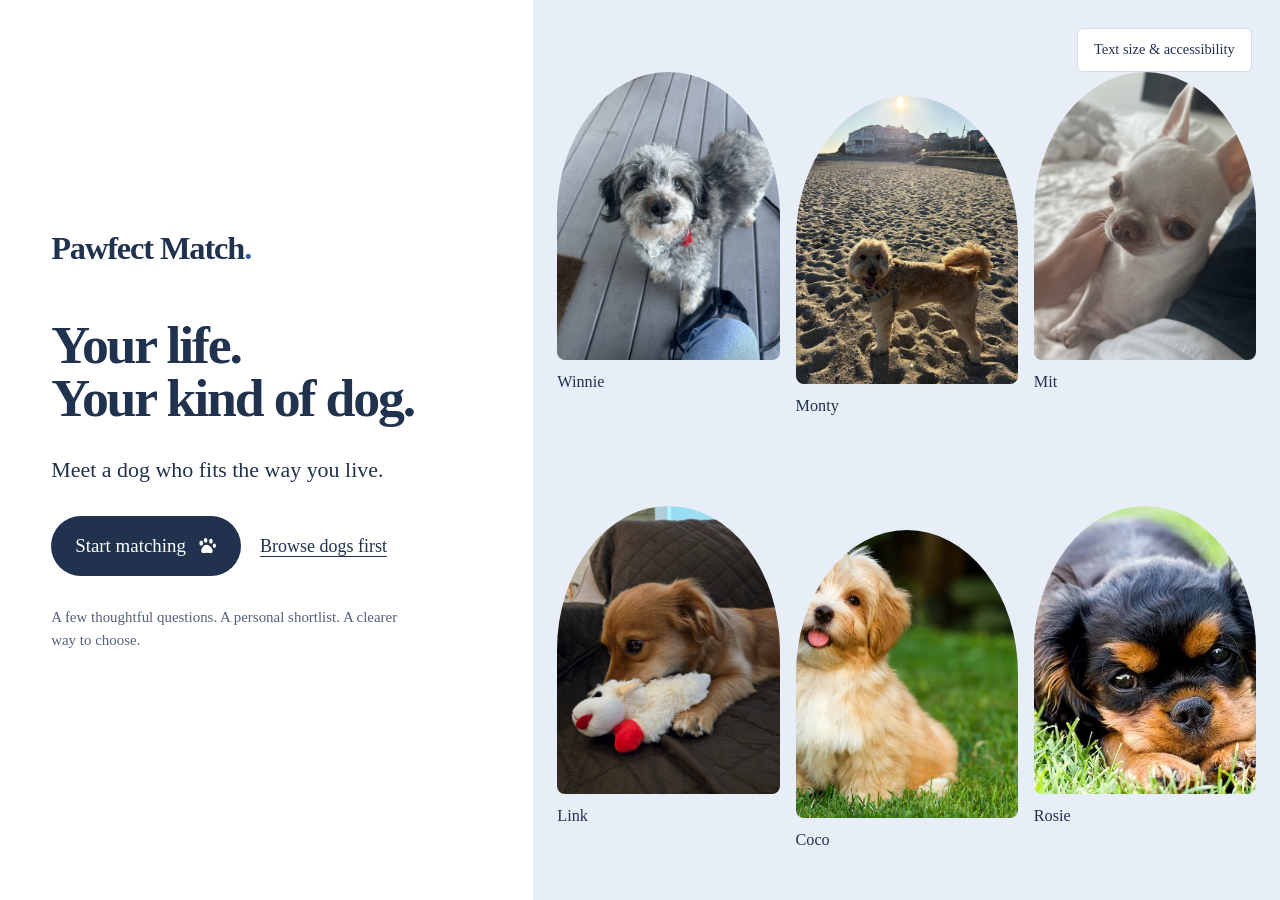
==== commit 029b64ca: "Start prototype with the original light palette" ====
--- a/public/prototype/index.html
+++ b/public/prototype/index.html
@@ -1,4 +1,4 @@
-<!doctype html><html lang="en"><head><meta charset="utf-8"><meta name="viewport" content="width=device-width,initial-scale=1"><meta name="description" content="A new Pawfect Match prototype: one question at a time, a personal dog library, and clear side-by-side comparisons."><title>Pawfect Match · New prototype</title><link rel="stylesheet" href="experience.css?v=7"><script type="module" src="experience.js?v=7"></script></head><body>
+<!doctype html><html lang="en"><head><meta charset="utf-8"><meta name="viewport" content="width=device-width,initial-scale=1"><meta name="description" content="A new Pawfect Match prototype: one question at a time, a personal dog library, and clear side-by-side comparisons."><title>Pawfect Match · New prototype</title><link rel="stylesheet" href="experience.css?v=8"><script type="module" src="experience.js?v=8"></script></head><body>
 <a class="skip" href="#main">Skip to content</a>
 <div class="mobile-header"><a class="wordmark" href="#welcome">Pawfect Match<span>.</span></a><button id="menu-toggle" aria-expanded="false" aria-controls="sidebar">Menu</button></div>
 <aside id="sidebar" class="sidebar"><a class="wordmark" href="#welcome">Pawfect<br>Match<span>.</span></a><span class="prototype-note">New prototype</span><nav aria-label="Main navigation"><a href="#quiz" data-route="quiz">Your questionnaire <span id="nav-progress"></span></a><a href="#dogs" data-route="dogs">Your dogs</a><a href="#discover" data-route="discover">Discover</a><a href="#compare" data-route="compare">Compare <span id="nav-compare"></span></a></nav><div class="sidebar-foot"><button id="settings-open">Accessibility &amp; settings</button><button id="theme-toggle" aria-pressed="false"></button><button id="credits-open">Scoring &amp; photo credits</button><a href="../">Main website ↗</a><p>Answers stay on this device.</p></div></aside>
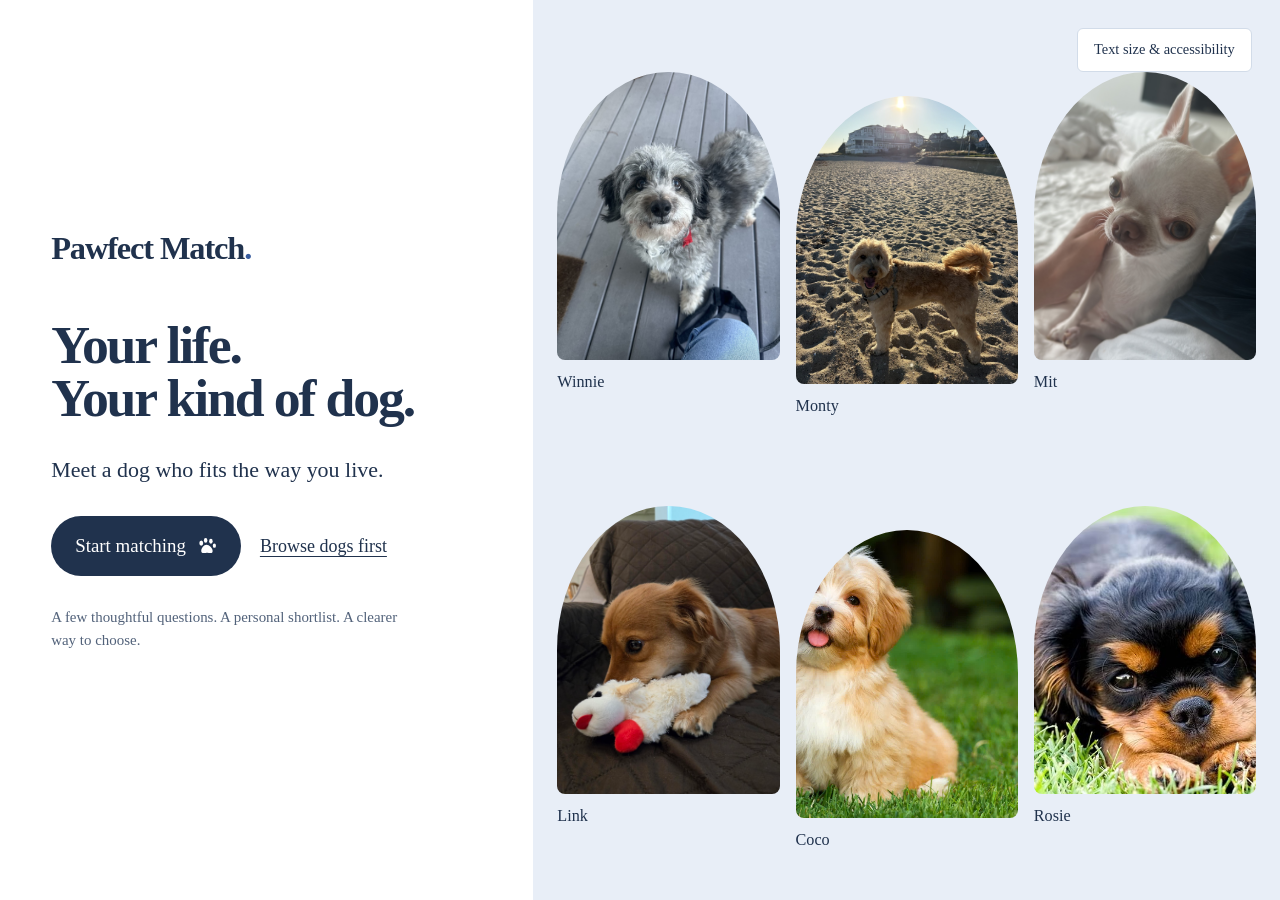
==== commit c85433d4: "Give welcome portraits room in tablet and panel layouts" ====
--- a/public/prototype/index.html
+++ b/public/prototype/index.html
@@ -1,4 +1,4 @@
-<!doctype html><html lang="en"><head><meta charset="utf-8"><meta name="viewport" content="width=device-width,initial-scale=1"><meta name="description" content="A new Pawfect Match prototype: one question at a time, a personal dog library, and clear side-by-side comparisons."><title>Pawfect Match · New prototype</title><link rel="stylesheet" href="experience.css?v=8"><script type="module" src="experience.js?v=8"></script></head><body>
+<!doctype html><html lang="en"><head><meta charset="utf-8"><meta name="viewport" content="width=device-width,initial-scale=1"><meta name="description" content="A new Pawfect Match prototype: one question at a time, a personal dog library, and clear side-by-side comparisons."><title>Pawfect Match · New prototype</title><link rel="stylesheet" href="experience.css?v=9"><script type="module" src="experience.js?v=9"></script></head><body>
 <a class="skip" href="#main">Skip to content</a>
 <div class="mobile-header"><a class="wordmark" href="#welcome">Pawfect Match<span>.</span></a><button id="menu-toggle" aria-expanded="false" aria-controls="sidebar">Menu</button></div>
 <aside id="sidebar" class="sidebar"><a class="wordmark" href="#welcome">Pawfect<br>Match<span>.</span></a><span class="prototype-note">New prototype</span><nav aria-label="Main navigation"><a href="#quiz" data-route="quiz">Your questionnaire <span id="nav-progress"></span></a><a href="#dogs" data-route="dogs">Your dogs</a><a href="#discover" data-route="discover">Discover</a><a href="#compare" data-route="compare">Compare <span id="nav-compare"></span></a></nav><div class="sidebar-foot"><button id="settings-open">Accessibility &amp; settings</button><button id="theme-toggle" aria-pressed="false"></button><button id="credits-open">Scoring &amp; photo credits</button><a href="../">Main website ↗</a><p>Answers stay on this device.</p></div></aside>
--- a/public/prototype/experience.css
+++ b/public/prototype/experience.css
@@ -10,7 +10,7 @@
 .compare-intro{background:var(--soft);padding:20px 24px;border-radius:10px;margin-bottom:24px}.compare-intro p{font-size:.95rem;margin:0;line-height:1.5}.compare-tools{display:flex;align-items:center;justify-content:space-between;gap:20px;margin-bottom:20px}.compare-tools p{font-size:.82rem;color:var(--muted);margin:0}.compare-tools label{font-size:.85rem}.compare-tools select{display:block;min-height:44px;padding:8px;background:var(--surface);border:1px solid var(--line);border-radius:6px;color:var(--ink);margin-top:6px;max-width:100%}.compare-grid{display:grid;gap:16px;grid-template-columns:repeat(var(--columns,3),minmax(0,1fr))}.compare-card{padding:16px;background:var(--surface);border-radius:10px;min-width:0;display:flex;flex-direction:column}.move-tools{display:flex;gap:5px;align-items:center;flex-wrap:wrap;margin-bottom:12px}.move-tools button{background:var(--paper);padding:6px;font-size:.77rem;border:0;min-width:40px;min-height:44px}.move-tools .drag{flex:1;cursor:grab;touch-action:none;user-select:none}.move-tools .drag:active{cursor:grabbing}.compare-card.drop-target{outline:3px dashed var(--blue);outline-offset:2px}.compare-card img{display:block;width:100%;height:180px;object-fit:contain;background:var(--soft);border-radius:6px}.compare-card h2{font-size:1.45rem;margin:16px 0 4px}.compare-card .dog-meta{margin-bottom:14px;min-height:3em}.compare-card .score-row{margin-bottom:14px}.compare-card .pick{width:100%;margin-top:auto;font-size:.87rem}.compare-card .remove{font-size:.78rem;margin-top:10px}.metric-value{font-size:1.35rem;margin:8px 0 16px;font-variant-numeric:tabular-nums}.metric-value small{font-size:.8rem}.delta{font-size:.77rem;color:var(--muted);margin-bottom:16px}.explorer{margin-top:24px;background:var(--soft);padding:18px 24px;border-radius:10px}.explorer summary{font-size:1.05rem;cursor:pointer;min-height:44px;align-content:center}.explorer-content{padding-top:16px;max-width:700px}.explorer-content label{display:block;font-size:.9rem}.explorer-content output{display:block;font-size:1.35rem;margin:12px 0}.explorer input{width:100%;min-height:44px;accent-color:var(--blue)}.explorer p{font-size:.85rem;line-height:1.5;margin-top:18px}.explorer .page-actions{margin-top:18px}.fit-table{width:100%;border-collapse:collapse;margin-top:24px;font-size:.88rem;table-layout:fixed}.fit-table caption{text-align:left;font-size:1.25rem;margin-bottom:16px;font-weight:bold}.fit-table th,.fit-table td{text-align:right;padding:12px 10px;border-bottom:1px solid var(--line);vertical-align:top;overflow-wrap:anywhere;font-variant-numeric:tabular-nums}.fit-table th:first-child,.fit-table td:first-child{text-align:left;width:29%}.fit-table thead th{font-weight:normal;color:var(--muted)}.fit-table td small{display:block;font-size:.72rem}.fit-table .mini-bar{height:4px;background:var(--line);margin-top:8px;border-radius:3px}.fit-table .mini-bar i{display:block;height:100%;background:var(--blue)}
 dialog{border:0;width:min(820px,calc(100vw - 32px));max-height:calc(100svh - 32px);overflow:auto;border-radius:14px;padding:28px;color:var(--ink);background:var(--surface)}dialog::backdrop{background:rgba(8,16,30,.62)}.dialog-header{display:flex;align-items:flex-start;justify-content:space-between;gap:24px;margin-bottom:20px}.dialog-header h2{font-size:1.5rem;margin:0}.dialog-header button{font-size:.85rem;flex:none}.detail-layout{display:grid;grid-template-columns:1fr 1fr;gap:28px}.detail-layout>img{width:100%;max-height:420px;object-fit:contain;background:var(--soft);border-radius:6px}.detail-copy h3{margin-top:22px}.detail-copy p,.detail-copy li{font-size:.9rem;line-height:1.5}.detail-copy ul{padding-left:20px}.dialog-actions{display:flex;gap:12px;flex-wrap:wrap;margin-top:24px}#pick-dialog{max-width:720px;position:relative}#pick-photo{display:block;width:100%;max-height:48svh;object-fit:contain;background:var(--soft);border-radius:6px}.pick-success{text-align:center}#confetti{position:absolute;inset:0;pointer-events:none;overflow:hidden}#confetti i{position:absolute;top:-16px;left:var(--x);width:9px;height:14px;background:var(--color);animation:confetti 2.8s ease-out forwards;animation-delay:var(--delay)}@keyframes confetti{to{transform:translateY(95svh) rotate(var(--turn));opacity:0}}#settings-dialog{max-width:520px}#settings-dialog>p{font-size:.9rem;color:var(--muted)}.font-controls{display:flex;align-items:center;gap:24px;margin:18px 0}.font-controls button{flex:1;font-size:1.25rem}.font-controls output{font-variant-numeric:tabular-nums}.reset-area{margin-top:32px;padding:20px;background:var(--paper);border-radius:6px}.reset-area p{font-size:.85rem}.reset-area button{font-size:.85rem}#credits-content{font-size:.86rem;line-height:1.6}#credits-content a{overflow-wrap:anywhere}#credits-content summary{cursor:pointer}#toast{position:fixed;bottom:24px;left:calc(50% + 112px);transform:translateX(-50%);padding:12px 20px;border-radius:7px;max-width:calc(100vw - 32px);width:max-content;background:var(--ink);color:var(--surface);font-size:.86rem;z-index:20;pointer-events:none}
 @media(max-width:1100px){.sidebar{width:196px;padding-left:16px;padding-right:16px}#main{margin-left:196px}#screen{width:calc(100% - 40px)}.question-stage{padding:28px;grid-column:span 9}.chapter-panel{grid-column:span 3}.chapter-nav button{font-size:.8rem;flex-wrap:wrap;gap:0}.dog-grid{grid-template-columns:repeat(2,minmax(0,1fr))}.compare-card img{height:145px}.welcome-copy{padding:32px}.welcome-pictures{padding:18px;gap:12px}.welcome h1{font-size:3rem}.welcome-pictures img{height:30svh}.card-photo img{height:220px}#toast{left:calc(50% + 98px)}}
-@media(max-width:820px){.mobile-header{display:flex;align-items:center;justify-content:space-between;gap:20px;padding:14px 20px;background:var(--paper);position:relative;z-index:7}.mobile-header .wordmark{font-size:1.4rem}.mobile-header button{font-size:.85rem}.sidebar{display:none;position:fixed;inset:70px 0 0;width:auto;background:var(--paper);padding:24px;overflow:auto;z-index:6}.sidebar.menu-open{display:flex}.sidebar>.wordmark,.sidebar>.prototype-note{display:none}.sidebar nav{margin-top:0}.sidebar nav a{font-size:1.12rem;padding:18px}.sidebar-foot{padding-top:24px}.sidebar-foot button,.sidebar-foot a{font-size:1rem}.sidebar-foot p{font-size:.85rem}#main{margin-left:0}#screen{width:calc(100% - 40px);padding-top:24px}.question-layout{display:block}.chapter-panel{padding-top:0}.chapter-nav{display:grid;grid-template-columns:repeat(4,minmax(0,1fr));gap:4px;margin-bottom:18px}.chapter-nav button{font-size:.76rem;justify-content:center;text-align:center;min-height:54px;padding:8px 4px}.chapter-nav small{display:none}.chapter-panel>p,.chapter-portrait{display:none}.question-stage{min-height:490px}.welcome{grid-template-columns:1fr}.welcome-copy{padding:32px 24px}.welcome-copy>.wordmark{margin-bottom:42px}.welcome h1{font-size:3rem;max-width:650px}.welcome-pictures{min-height:0;grid-template-columns:repeat(6,minmax(0,1fr));grid-template-rows:1fr;padding:24px;gap:12px}.welcome-pictures img{height:145px}.welcome-pictures figure:nth-child(2),.welcome-pictures figure:nth-child(5){transform:none}.welcome-pictures figcaption{font-size:.76rem}.welcome-tools{right:20px;top:20px}.welcome-note{max-width:560px;margin-bottom:0}.discover-layout{gap:24px}.discovery-card img{height:300px}.compare-card .dog-meta{font-size:.78rem}.move-tools button{min-width:32px;font-size:.72rem}.move-tools .drag{flex:1 0 100%}#toast{left:50%}}
+@media(max-width:820px){.mobile-header{display:flex;align-items:center;justify-content:space-between;gap:20px;padding:14px 20px;background:var(--paper);position:relative;z-index:7}.mobile-header .wordmark{font-size:1.4rem}.mobile-header button{font-size:.85rem}.sidebar{display:none;position:fixed;inset:70px 0 0;width:auto;background:var(--paper);padding:24px;overflow:auto;z-index:6}.sidebar.menu-open{display:flex}.sidebar>.wordmark,.sidebar>.prototype-note{display:none}.sidebar nav{margin-top:0}.sidebar nav a{font-size:1.12rem;padding:18px}.sidebar-foot{padding-top:24px}.sidebar-foot button,.sidebar-foot a{font-size:1rem}.sidebar-foot p{font-size:.85rem}#main{margin-left:0}#screen{width:calc(100% - 40px);padding-top:24px}.question-layout{display:block}.chapter-panel{padding-top:0}.chapter-nav{display:grid;grid-template-columns:repeat(4,minmax(0,1fr));gap:4px;margin-bottom:18px}.chapter-nav button{font-size:.76rem;justify-content:center;text-align:center;min-height:54px;padding:8px 4px}.chapter-nav small{display:none}.chapter-panel>p,.chapter-portrait{display:none}.question-stage{min-height:490px}.welcome{grid-template-columns:1fr}.welcome-copy{padding:32px 24px}.welcome-copy>.wordmark{margin-bottom:42px}.welcome h1{font-size:3rem;max-width:650px}.welcome-pictures{min-height:0;grid-template-columns:repeat(3,minmax(0,1fr));grid-template-rows:repeat(2,1fr);padding:24px;gap:12px}.welcome-pictures img{height:145px}.welcome-pictures figure:nth-child(2),.welcome-pictures figure:nth-child(5){transform:none}.welcome-pictures figcaption{font-size:.76rem}.welcome-tools{right:20px;top:20px}.welcome-note{max-width:560px;margin-bottom:0}.discover-layout{gap:24px}.discovery-card img{height:300px}.compare-card .dog-meta{font-size:.78rem}.move-tools button{min-width:32px;font-size:.72rem}.move-tools .drag{flex:1 0 100%}#toast{left:50%}}
 @media(max-width:540px){#screen{width:calc(100% - 32px);padding:22px 0 40px}.mobile-header{padding:12px 16px}.page-top{display:block;margin-bottom:24px}.page-top .page-actions{margin-top:18px}.page-top p{font-size:.9rem}h1{font-size:1.65rem}.question-stage{padding:24px 20px;min-height:460px}.question-help{font-size:.95rem;margin-bottom:22px}.option-list{grid-template-columns:1fr;gap:10px}.option{padding:14px;min-height:60px}.question-stage .progress-meta{font-size:.73rem}.progress{margin-bottom:24px}.question-bottom{gap:12px;flex-wrap:wrap}.question-bottom .primary{padding:10px 18px}.question-bottom>div{gap:10px}.save-state{font-size:.72rem}.why{font-size:.8rem}.chapter-nav button{font-size:.72rem;min-height:50px}.review-grid{grid-template-columns:1fr}.review-footer{align-items:flex-start;flex-direction:column;padding:22px}.review-section{padding:22px}.welcome{min-height:100svh}.welcome-copy{padding:26px 20px}.welcome-copy>.wordmark{font-size:1.5rem;margin-bottom:38px;max-width:170px}.welcome-tools{top:20px;right:16px}.welcome-tools button{font-size:.74rem;padding:8px 10px;min-height:40px}.welcome h1{font-size:2.5rem;margin-bottom:24px}.welcome-lead{font-size:1.08rem;margin-bottom:24px}.welcome-actions{gap:14px}.welcome-actions .primary{padding:13px 20px;font-size:.95rem}.welcome-actions>.text-button{font-size:.85rem}.welcome-note{font-size:.8rem;margin-top:22px}.welcome-pictures{grid-template-columns:repeat(3,minmax(0,1fr));padding:16px;gap:14px 12px}.welcome-pictures img{height:130px}.welcome-pictures figcaption{font-size:.78rem;margin-top:6px}.welcome-pictures figure:nth-child(n+4){display:none}.library-tools{display:block}.tabs{display:flex;width:100%;margin-bottom:20px}.tabs button{flex:1;padding:8px 6px;font-size:.8rem}.search{max-width:none;display:block}.search label{display:block;margin-bottom:8px}.search input{font-size:.94rem}.dog-grid{grid-template-columns:1fr}.card-photo img{height:250px}.card-body{padding:22px}.dog-meta{min-height:0}.selection-strip{align-items:flex-start;gap:12px}.selection-strip p{font-size:.83rem}.selection-strip a{font-size:.83rem}.top-pick-strip{padding:16px;flex-wrap:wrap}.top-pick-strip button{margin-left:82px}.empty-state{padding:28px}.discover-layout{display:block}.discover-side{padding:24px 0}.discovery-card img{height:280px}.discovery-copy{padding:22px}.compare-intro{padding:20px}.compare-tools{display:block}.compare-tools label{display:block;margin-top:16px}.compare-tools select{width:100%}.compare-grid{gap:7px}.compare-card{padding:8px}.compare-card img{height:105px}.compare-card h2{font-size:1.08rem;overflow-wrap:anywhere;margin-top:12px}.compare-card .dog-meta{font-size:.7rem;min-height:4.5em;line-height:1.4}.compare-card .score-row{display:block;margin:0 0 10px}.ring.large{width:58px;height:58px}.ring.large span{font-size:1rem}.compare-card .score-label{font-size:.69rem;margin-top:6px;display:block}.compare-card .pick{font-size:.73rem;padding:8px 4px;line-height:1.3}.compare-card .remove{font-size:.68rem;padding:6px 0}.delta{font-size:.69rem}.move-tools{gap:4px}.move-tools button{font-size:.7rem;flex:1;min-width:30px;padding:6px 3px}.explorer{padding:16px}.explorer summary{font-size:1rem}.fit-table{font-size:.78rem}.fit-table th,.fit-table td{padding:10px 4px}.fit-table caption{font-size:1.15rem}.fit-table td small{font-size:.65rem}.detail-layout{grid-template-columns:1fr;gap:20px}.detail-layout>img{max-height:280px}.dialog-header{gap:14px}.dialog-header h2{font-size:1.35rem}dialog{padding:22px}.dialog-actions button{font-size:.86rem}.metric-value{font-size:1rem}.metric-value small{font-size:.7rem}}
 html[data-reduced-motion=true] *,html[data-reduced-motion=true] *:before,html[data-reduced-motion=true] *:after{animation:none!important;transition:none!important;scroll-behavior:auto!important}@media(prefers-reduced-motion:reduce){*,*:before,*:after{animation:none!important;transition:none!important;scroll-behavior:auto!important}}
 /* Names and profile fit stay together above the photographs. */
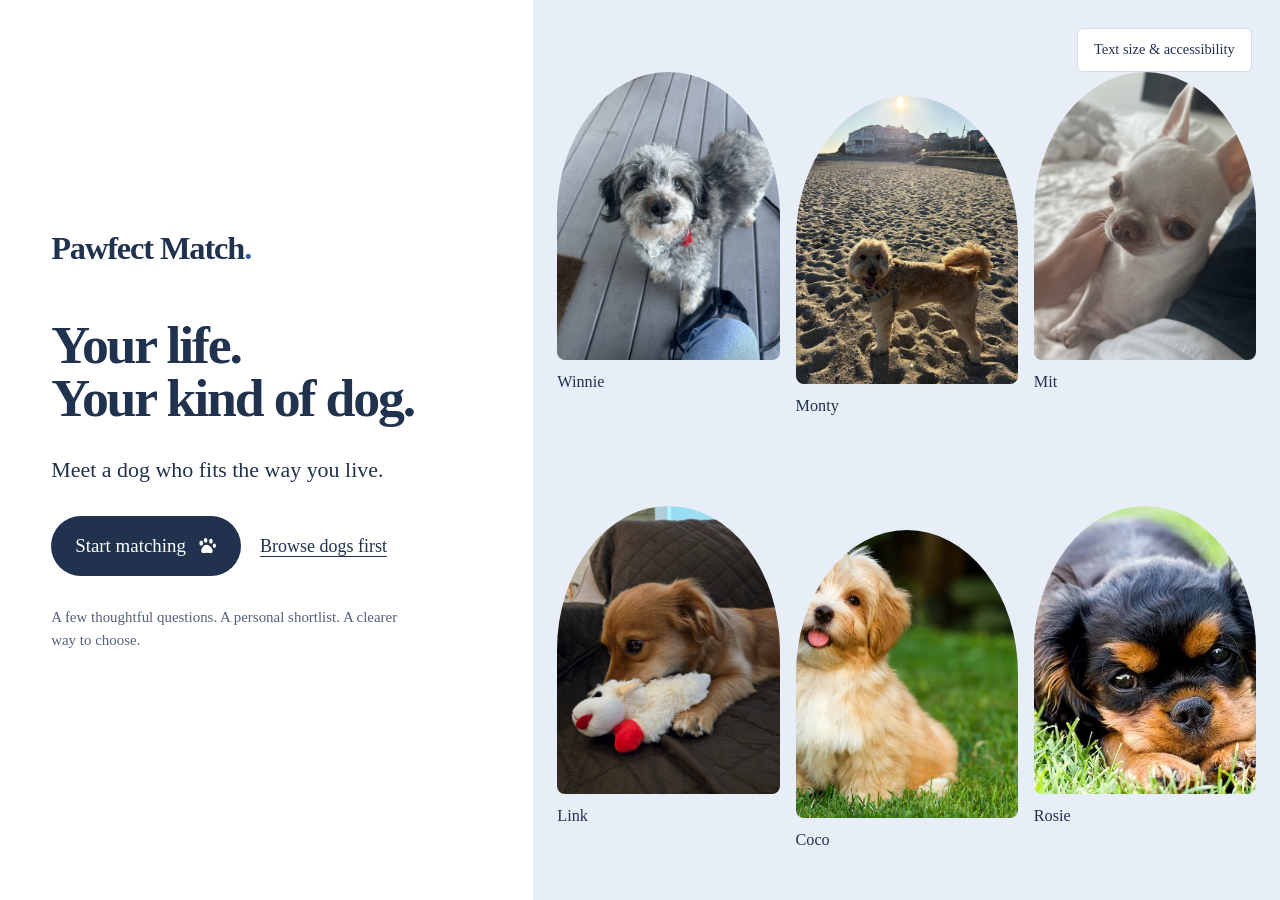
==== commit 3a61addd: "Differentiate match scores and explain fit trade-offs" ====
--- a/public/prototype/index.html
+++ b/public/prototype/index.html
@@ -1,4 +1,4 @@
-<!doctype html><html lang="en"><head><meta charset="utf-8"><meta name="viewport" content="width=device-width,initial-scale=1"><meta name="description" content="A new Pawfect Match prototype: one question at a time, a personal dog library, and clear side-by-side comparisons."><title>Pawfect Match · New prototype</title><link rel="stylesheet" href="experience.css?v=9"><script type="module" src="experience.js?v=9"></script></head><body>
+<!doctype html><html lang="en"><head><meta charset="utf-8"><meta name="viewport" content="width=device-width,initial-scale=1"><meta name="description" content="A new Pawfect Match prototype: one question at a time, a personal dog library, and clear side-by-side comparisons."><title>Pawfect Match · New prototype</title><link rel="stylesheet" href="experience.css?v=9"><script type="module" src="experience.js?v=70"></script></head><body>
 <a class="skip" href="#main">Skip to content</a>
 <div class="mobile-header"><a class="wordmark" href="#welcome">Pawfect Match<span>.</span></a><button id="menu-toggle" aria-expanded="false" aria-controls="sidebar">Menu</button></div>
 <aside id="sidebar" class="sidebar"><a class="wordmark" href="#welcome">Pawfect<br>Match<span>.</span></a><span class="prototype-note">New prototype</span><nav aria-label="Main navigation"><a href="#quiz" data-route="quiz">Your questionnaire <span id="nav-progress"></span></a><a href="#dogs" data-route="dogs">Your dogs</a><a href="#discover" data-route="discover">Discover</a><a href="#compare" data-route="compare">Compare <span id="nav-compare"></span></a></nav><div class="sidebar-foot"><button id="settings-open">Accessibility &amp; settings</button><button id="theme-toggle" aria-pressed="false"></button><button id="credits-open">Scoring &amp; photo credits</button><a href="../">Main website ↗</a><p>Answers stay on this device.</p></div></aside>
@@ -7,7 +7,7 @@
 <dialog id="pick-dialog" aria-labelledby="pick-title"><div id="confetti" aria-hidden="true"></div><div class="dialog-header"><h2 id="pick-title"></h2><button data-close="pick-dialog">Close</button></div><p id="pick-copy"></p><img id="pick-photo" alt=""><div class="dialog-actions"><button id="confirm-pick" class="primary">Mark as top pick</button><button data-close="pick-dialog">Keep exploring</button></div></dialog>
 <dialog id="settings-dialog" aria-labelledby="settings-title"><div class="dialog-header"><h2 id="settings-title">Make it comfortable.</h2><button data-close="settings-dialog">Close</button></div><p>These preferences are saved for this prototype.</p><button id="settings-theme">Switch to dark mode</button><h3>Text size</h3><div class="font-controls"><button id="smaller" aria-label="Make text smaller">A−</button><output id="font-size" aria-live="polite">100%</output><button id="larger" aria-label="Make text larger">A+</button></div><button id="reset-size">Reset text size</button><label class="check"><input type="checkbox" id="motion"> Reduce animation</label><section class="reset-area"><h3>A fresh start</h3><p>Clear this prototype’s answers, favorites, comparison, and top pick.</p><button id="reset-open">Reset questionnaire &amp; dogs</button></section></dialog>
 <dialog id="reset-dialog" aria-labelledby="reset-title"><h2 id="reset-title">Start fresh in this prototype?</h2><p>This clears its answers, favorites, comparison, and top pick. Your main website’s saved data stays separate.</p><div class="dialog-actions"><button id="reset-confirm" class="primary">Yes, start fresh</button><button data-close="reset-dialog">Keep my choices</button></div></dialog>
-<dialog id="credits-dialog" aria-labelledby="credits-title"><div class="dialog-header"><h2 id="credits-title">Behind the matches</h2><button data-close="credits-dialog">Close</button></div><div id="credits-content"><details><summary>How scoring works &amp; sources</summary><p>Scores combine activity, enrichment, space, size, grooming, shedding, and experience with your selected coat and household preferences. Default weights are activity 25, enrichment 15, space 10, size 15, grooming 15, shedding 10, and experience 10. A coat preference adds weight 30; children and pets add 15 each when selected; quieter dogs, visitor sociability, and less drool add 10 each when selected. Your priority doubles its relevant base weights, then the score is normalized. Household and coat traits are authored teaching estimates, not safety guarantees or official breed ratings. Long days away without support cap scores at 55. Fluffy-only and shorter-coat-only choices filter the live shortlist and swipe deck; the full catalog remains available with mismatches labeled. Coat fullness 0 means sleek, 1 short/wiry, 2 full/feathered, and 3 very full/curly. Grooming can change appearance.</p><p>Numerical profiles are authored teaching estimates, not AKC ratings. General breed descriptions are informed by the American Kennel Club: <a href="https://www.akc.org/dog-breeds/havanese/">Havanese</a>, <a href="https://www.akc.org/dog-breeds/whippet/">Whippet</a>, <a href="https://www.akc.org/dog-breeds/Labrador-retriever/">Labrador Retriever</a>, <a href="https://www.akc.org/dog-breeds/poodle-standard/">Standard Poodle</a>, <a href="https://www.akc.org/dog-breeds/border-collie/">Border Collie</a>, and <a href="https://www.akc.org/dog-breeds/greyhound/">Greyhound</a>. Additional profiles: <a href="https://www.akc.org/dog-breeds/samoyed/">Samoyed</a>, <a href="https://www.petmd.com/dog/breeds/aussiedoodle">Aussiedoodle</a>, <a href="https://www.akc.org/dog-breeds/golden-retriever/">Golden Retriever</a>, <a href="https://www.petmd.com/dog/breeds/goldendoodle">Goldendoodle</a>, <a href="https://vcahospitals.com/know-your-pet/jack-russell-terrier">Jack Russell Terrier</a>, <a href="https://www.akc.org/dog-breeds/beagle/">Beagle</a>, <a href="https://www.akc.org/dog-breeds/boxer/">Boxer</a>, <a href="https://www.akc.org/dog-breeds/dachshund/">Dachshund</a>, <a href="https://www.akc.org/dog-breeds/chihuahua/">Chihuahua</a>, <a href="https://www.akc.org/dog-breeds/shih-tzu/">Shih Tzu</a>, <a href="https://www.akc.org/dog-breeds/maltese/">Maltese</a>, <a href="https://www.akc.org/dog-breeds/bichon-frise/">Bichon Frise</a>, <a href="https://www.akc.org/dog-breeds/pomeranian/">Pomeranian</a>, <a href="https://www.akc.org/dog-breeds/yorkshire-terrier/">Yorkshire Terrier</a>, <a href="https://www.akc.org/dog-breeds/miniature-schnauzer/">Miniature Schnauzer</a>, <a href="https://www.akc.org/dog-breeds/pembroke-welsh-corgi/">Pembroke Welsh Corgi</a>, <a href="https://www.akc.org/dog-breeds/shiba-inu/">Shiba Inu</a>, <a href="https://www.akc.org/dog-breeds/siberian-husky/">Siberian Husky</a>, <a href="https://www.akc.org/dog-breeds/alaskan-malamute/">Alaskan Malamute</a>, <a href="https://www.akc.org/dog-breeds/german-shepherd-dog/">German Shepherd</a>, <a href="https://www.akc.org/dog-breeds/australian-shepherd/">Australian Shepherd</a>, <a href="https://www.akc.org/dog-breeds/bernese-mountain-dog/">Bernese Mountain Dog</a>, <a href="https://www.akc.org/dog-breeds/newfoundland/">Newfoundland</a>, <a href="https://www.akc.org/dog-breeds/great-pyrenees/">Great Pyrenees</a>, <a href="https://www.akc.org/dog-breeds/saint-bernard/">Saint Bernard</a>, <a href="https://www.akc.org/dog-breeds/great-dane/">Great Dane</a>, <a href="https://www.akc.org/dog-breeds/doberman-pinscher/">Doberman Pinscher</a>, <a href="https://www.akc.org/dog-breeds/rottweiler/">Rottweiler</a>, <a href="https://www.akc.org/dog-breeds/dalmatian/">Dalmatian</a>, <a href="https://www.akc.org/dog-breeds/vizsla/">Vizsla</a>, <a href="https://www.akc.org/dog-breeds/weimaraner/">Weimaraner</a>, <a href="https://www.akc.org/dog-breeds/english-cocker-spaniel/">English Cocker Spaniel</a>, <a href="https://www.akc.org/dog-breeds/english-springer-spaniel/">English Springer Spaniel</a>, <a href="https://www.akc.org/dog-breeds/cavalier-king-charles-spaniel/">Cavalier King Charles Spaniel</a>, <a href="https://www.akc.org/dog-breeds/papillon/">Papillon</a>, <a href="https://www.akc.org/dog-breeds/boston-terrier/">Boston Terrier</a>, <a href="https://www.akc.org/dog-breeds/french-bulldog/">French Bulldog</a>, <a href="https://www.akc.org/dog-breeds/bulldog/">Bulldog</a>, <a href="https://www.akc.org/dog-breeds/pug/">Pug</a>, <a href="https://www.akc.org/dog-breeds/poodle-miniature/">Miniature Poodle</a>, <a href="https://www.akc.org/dog-breeds/poodle-toy/">Toy Poodle</a>, <a href="https://www.akc.org/dog-breeds/border-terrier/">Border Terrier</a>, <a href="https://www.akc.org/dog-breeds/west-highland-white-terrier/">West Highland White Terrier</a>, <a href="https://www.akc.org/dog-breeds/scottish-terrier/">Scottish Terrier</a>, <a href="https://www.akc.org/dog-breeds/shetland-sheepdog/">Shetland Sheepdog</a>. Coat and household traits are simplified teaching estimates. Terrier is represented by a Jack Russell Terrier; doodle size and coat traits vary. Reviewed October 20, 2026.</p><p>Dog photographs from Wikimedia Commons and one user-provided Aussiedoodle photo; displayed crops may differ from originals. Source pages retain original files and license details:</p><ul><li><a href="https://commons.wikimedia.org/wiki/File:A_havanese_dog_in_Finland.jpg">A havanese dog in Finland.jpg</a> — ThePointyHatGnome · <a href="http://creativecommons.org/publicdomain/zero/1.0/deed.en">CC0</a>.</li><li><a href="https://commons.wikimedia.org/wiki/File:DSC09611a_Search_and_Rescue_Dog,_Austrian_Red_Cross_Perchtoldsdorf,_2024-10.jpg">DSC09611a Search and Rescue Dog, Austrian Red Cross Perchtoldsdorf, 2024-10.jpg</a> — Aciarium · <a href="https://creativecommons.org/licenses/by/4.0">CC BY 4.0</a>.</li><li><a href="https://commons.wikimedia.org/wiki/File:Border_Collie_with_Heterochromia_2.jpg">Border Collie with Heterochromia 2.jpg</a> — 7575u · <a href="https://creativecommons.org/licenses/by-sa/4.0">CC BY-SA 4.0</a>.</li><li><a href="https://commons.wikimedia.org/wiki/File:Standard_Poodle_portrait.jpg">Standard Poodle portrait.jpg</a> — Flickr user John Leslie · <a href="https://creativecommons.org/licenses/by/2.0">CC BY 2.0</a>.</li><li><a href="https://commons.wikimedia.org/wiki/File:Whippet_profil_rybnik_-_kamien_p.jpg">Whippet profil rybnik - kamien p.jpg</a> — Pleple2000 · <a href="https://creativecommons.org/licenses/by-sa/4.0">CC BY-SA 4.0</a>.</li><li><a href="https://commons.wikimedia.org/wiki/File:A_greyhound_displays_a_martingale_collar.jpg">A greyhound displays a martingale collar.jpg</a> — Supreme Chungus · <a href="https://creativecommons.org/licenses/by-sa/4.0">CC BY-SA 4.0</a>.</li><li><a href="https://commons.wikimedia.org/wiki/File:Samoyed_dog_two_year_old_female_dllu.jpg">Samoyed dog two year old female dllu.jpg</a> — Dllu · <a href="https://creativecommons.org/licenses/by-sa/4.0">CC BY-SA 4.0</a>.</li><li><a href="https://commons.wikimedia.org/wiki/File:D%C3%BClmen,_Hausd%C3%BClmen,_Golden_Retriever_--_2022_--_5945.jpg">Dülmen, Hausdülmen, Golden Retriever -- 2022 -- 5945.jpg</a> — Dietmar Rabich · <a href="https://creativecommons.org/licenses/by-sa/4.0">CC BY-SA 4.0</a>.</li><li><a href="https://commons.wikimedia.org/wiki/File:Goldendoodle_(Chase_Bohannon).png">Goldendoodle (Chase Bohannon).png</a> — Chase Bohannon · <a href="http://creativecommons.org/publicdomain/zero/1.0/deed.en">CC0</a>.</li><li><a href="https://commons.wikimedia.org/wiki/File:Skipper_Jack_Russell_Terrier.JPG">Skipper Jack Russell Terrier.JPG</a> — DuncanMcC · Public domain.</li><li>Aussiedoodle: photo provided by the user and used at their request.</li><li><a href="https://commons.wikimedia.org/wiki/File:Beagle_600.jpg">Beagle 600.jpg</a> — See source · <a href="http://creativecommons.org/licenses/by-sa/3.0/">CC BY-SA 3.0</a>.</li><li><a href="https://commons.wikimedia.org/wiki/File:Male_fawn_Boxer_undocked.jpg">Male fawn Boxer undocked.jpg</a> — Mood210 · <a href="https://creativecommons.org/licenses/by-sa/3.0">CC BY-SA 3.0</a>.</li><li><a href="https://commons.wikimedia.org/wiki/File:%EB%8B%A5%EC%8A%A4%ED%9B%88%ED%8A%B8(%EB%8B%A8%EB%AA%A8%EC%A2%85)_(Dachshund_(Short)).jpg">닥스훈트(단모종) (Dachshund (Short)).jpg</a> — Katemil94 · <a href="https://creativecommons.org/licenses/by-sa/4.0">CC BY-SA 4.0</a>.</li><li><a href="https://commons.wikimedia.org/wiki/File:Shihtzu_(cropped).jpg">Shihtzu (cropped).jpg</a> — Canino21 · Public domain.</li><li><a href="https://commons.wikimedia.org/wiki/File:Maltese_600.jpg">Maltese 600.jpg</a> — Sannse · <a href="http://creativecommons.org/licenses/by-sa/3.0/">CC BY-SA 3.0</a>.</li><li><a href="https://commons.wikimedia.org/wiki/File:Bichon_Fris%C3%A9_-_studdogbichon.jpg">Bichon Frisé - studdogbichon.jpg</a> — Heike Andres · <a href="https://creativecommons.org/licenses/by-sa/3.0/de/deed.en">CC BY-SA 3.0 de</a>.</li><li><a href="https://commons.wikimedia.org/wiki/File:Pomeranian.JPG">Pomeranian.JPG</a> — Blackoranges · Public domain.</li><li><a href="https://commons.wikimedia.org/wiki/File:(2_version)_Grupp_3,_YORKSHIRETERRIER,_NO_UCH_SE_UCH_Oxzar_Amazing_Bel%E2%80%99s_Toffy_(24310212305).jpg">(2 version) Grupp 3, YORKSHIRETERRIER, NO UCH SE UCH Oxzar Amazing Bel’s Toffy (24310212305).jpg</a> — Svenska Mässan from Sweden · <a href="https://creativecommons.org/licenses/by-sa/4.0">CC BY-SA 4.0</a>.</li><li><a href="https://commons.wikimedia.org/wiki/File:Miniature_Schnauzer_salt_%26_pepper_(cropped).jpg">Miniature Schnauzer salt &amp; pepper (cropped).jpg</a> — Canarian · <a href="https://creativecommons.org/licenses/by-sa/3.0">CC BY-SA 3.0</a>.</li><li><a href="https://commons.wikimedia.org/wiki/File:Welsh_Pembroke_Corgi.jpg">Welsh Pembroke Corgi.jpg</a> — Dog breed facts · <a href="https://creativecommons.org/licenses/by-sa/4.0">CC BY-SA 4.0</a>.</li><li><a href="https://commons.wikimedia.org/wiki/File:Taka_Shiba.jpg">Taka Shiba.jpg</a> — Takashiba at English Wikipedia · Public domain.</li><li><a href="https://commons.wikimedia.org/wiki/File:Husky_L.jpg">Husky L.jpg</a> — xJaM (talk · contribs) · <a href="http://creativecommons.org/licenses/by-sa/3.0/">CC BY-SA 3.0</a>.</li><li><a href="https://commons.wikimedia.org/wiki/File:Alaskan_Malamute.jpg">Alaskan Malamute.jpg</a> — SCMW · <a href="https://creativecommons.org/licenses/by/3.0">CC BY 3.0</a>.</li><li><a href="https://commons.wikimedia.org/wiki/File:German_Shepherd_-_DSC_0346_(10096362833).jpg">German Shepherd - DSC 0346 (10096362833).jpg</a> — gomagoti · <a href="https://creativecommons.org/licenses/by-sa/2.5">CC BY-SA 2.5</a>.</li><li><a href="https://commons.wikimedia.org/wiki/File:Australian_Shepherd_red_bi.JPG">Australian Shepherd red bi.JPG</a> — Trickdog-Fina · <a href="https://creativecommons.org/licenses/by-sa/3.0">CC BY-SA 3.0</a>.</li><li><a href="https://commons.wikimedia.org/wiki/File:3-BerneseMountainDogInGrass.jpg">3-BerneseMountainDogInGrass.jpg</a> — FriendlyToaster · <a href="https://creativecommons.org/licenses/by/4.0">CC BY 4.0</a>.</li><li><a href="https://commons.wikimedia.org/wiki/File:Newfoundland_dog_Smoky.jpg">Newfoundland dog Smoky.jpg</a> — Flickr user DanDee Shots · <a href="https://creativecommons.org/licenses/by/2.0">CC BY 2.0</a>.</li><li><a href="https://commons.wikimedia.org/wiki/File:Great_Pyrenees_Mountain_Dog_2.png">Great Pyrenees Mountain Dog 2.png</a> — HeartSpoon · <a href="https://creativecommons.org/licenses/by-sa/4.0">CC BY-SA 4.0</a>.</li><li><a href="https://commons.wikimedia.org/wiki/File:Hummel_Vedor_vd_Robandahoeve.jpg">Hummel Vedor vd Robandahoeve.jpg</a> — Blanky · <a href="https://creativecommons.org/licenses/by-sa/3.0">CC BY-SA 3.0</a>.</li><li><a href="https://commons.wikimedia.org/wiki/File:Dog_niemiecki_%C5%BC%C3%B3%C5%82ty_LM980.jpg">Dog niemiecki żółty LM980.jpg</a> — Lilly M · <a href="https://creativecommons.org/licenses/by-sa/2.5">CC BY-SA 2.5</a>.</li><li><a href="https://commons.wikimedia.org/wiki/File:Dobermann_handling.jpg">Dobermann handling.jpg</a> — Miroslav Cacik · Copyrighted free use.</li><li><a href="https://commons.wikimedia.org/wiki/File:Rottweiler_standing_facing_left.jpg">Rottweiler standing facing left.jpg</a> — Dr. Manfred Herrmann Allgemeiner Deutscher Rottweiler-Klub (ADRK) e.V. http://www.ADRK.de · <a href="http://creativecommons.org/licenses/by-sa/3.0/">CC BY-SA 3.0</a>.</li><li><a href="https://commons.wikimedia.org/wiki/File:Sun_Dog_Dalmatian.jpg">Sun Dog Dalmatian.jpg</a> — Bradlien · <a href="https://creativecommons.org/licenses/by-sa/4.0">CC BY-SA 4.0</a>.</li><li><a href="https://commons.wikimedia.org/wiki/File:Wy%C5%BCe%C5%82_w%C4%99gierski_g%C5%82adkow%C5%82osy_500.jpg">Wyżeł węgierski gładkowłosy 500.jpg</a> — Pleple2000 · <a href="http://creativecommons.org/licenses/by-sa/3.0/">CC BY-SA 3.0</a>.</li><li><a href="https://commons.wikimedia.org/wiki/File:Weimaraner_Freika-2.jpg">Weimaraner Freika-2.jpg</a> — Rufus46 · <a href="https://creativecommons.org/licenses/by-sa/3.0">CC BY-SA 3.0</a>.</li><li><a href="https://commons.wikimedia.org/wiki/File:%22Bill%22_-_Cocker_spaniel_anglais_2.JPG">&quot;Bill&quot; - Cocker spaniel anglais 2.JPG</a> — Jean-Pol GRANDMONT · <a href="https://creativecommons.org/licenses/by/4.0">CC BY 4.0</a>.</li><li><a href="https://commons.wikimedia.org/wiki/File:Springer_Spaniel_Wide_Shot.jpg">Springer Spaniel Wide Shot.jpg</a> — Ratsniffer · <a href="http://creativecommons.org/publicdomain/zero/1.0/deed.en">CC0</a>.</li><li><a href="https://commons.wikimedia.org/wiki/File:CarterBIS.Tiki.13.6.09.jpg">CarterBIS.Tiki.13.6.09.jpg</a> — Andreweatock · <a href="https://creativecommons.org/licenses/by-sa/3.0">CC BY-SA 3.0</a>.</li><li><a href="https://commons.wikimedia.org/wiki/File:Outdoor_Continental_Toy_Spaniel_Papillon.jpeg">Outdoor Continental Toy Spaniel Papillon.jpeg</a> — Gvdmoort · <a href="https://creativecommons.org/licenses/by-sa/3.0">CC BY-SA 3.0</a>.</li><li><a href="https://commons.wikimedia.org/wiki/File:Boston-terrier-carlos-de.JPG">Boston-terrier-carlos-de.JPG</a> — Andreas Schlaugat · <a href="https://creativecommons.org/licenses/by/3.0">CC BY 3.0</a>.</li><li><a href="https://commons.wikimedia.org/wiki/File:2008-07-28_Dog_at_Frolick_Field.jpg">2008-07-28 Dog at Frolick Field.jpg</a> — Ildar Sagdejev (Specious) · <a href="https://creativecommons.org/licenses/by-sa/4.0">CC BY-SA 4.0</a>.</li><li><a href="https://commons.wikimedia.org/wiki/File:English_Bulldog_-Dog-220489-1280_(cropped).jpg">English Bulldog -Dog-220489-1280 (cropped).jpg</a> — https://pixabay.com/pt/users/kaz-19203/ · <a href="http://creativecommons.org/publicdomain/zero/1.0/deed.en">CC0</a>.</li><li><a href="https://commons.wikimedia.org/wiki/File:Mops_oct09_cropped2.jpg">Mops oct09 cropped2.jpg</a> — Mops_oct09.jpg: Dagur Brynjólfsson from Hafnarfjordur, Iceland;
+<dialog id="credits-dialog" aria-labelledby="credits-title"><div class="dialog-header"><h2 id="credits-title">Behind the matches</h2><button data-close="credits-dialog">Close</button></div><div id="credits-content"><details><summary>How scoring works &amp; sources</summary><p>Scores combine activity, enrichment, space, size, grooming, shedding, and experience with your selected coat and household preferences. Default weights are activity 25, enrichment 15, space 10, size 15, grooming 15, shedding 10, and experience 10. A coat preference adds weight 30; children and pets add 15 each when selected; quieter dogs, visitor sociability, and less drool add 10 each when selected. Your priority doubles its relevant base weights, then the score is normalized. Household and coat traits are authored teaching estimates, not safety guarantees or official breed ratings. For days longer than five hours, care support adds a factor with weight 20: 100 when support is arranged, 0 when it is missing. This lowers scores without imposing a shared ceiling. Strong profile fit means at least 85% with no modeled gaps; scores of at least 70% with gaps are labeled good fit with trade-offs. Lower scores or less than half the activity or training target are labeled needs changes to fit. Fluffy-only and shorter-coat-only choices filter the live shortlist and swipe deck; the full catalog remains available with mismatches labeled. Coat fullness 0 means sleek, 1 short/wiry, 2 full/feathered, and 3 very full/curly. Grooming can change appearance.</p><p>Numerical profiles are authored teaching estimates, not AKC ratings. General breed descriptions are informed by the American Kennel Club: <a href="https://www.akc.org/dog-breeds/havanese/">Havanese</a>, <a href="https://www.akc.org/dog-breeds/whippet/">Whippet</a>, <a href="https://www.akc.org/dog-breeds/Labrador-retriever/">Labrador Retriever</a>, <a href="https://www.akc.org/dog-breeds/poodle-standard/">Standard Poodle</a>, <a href="https://www.akc.org/dog-breeds/border-collie/">Border Collie</a>, and <a href="https://www.akc.org/dog-breeds/greyhound/">Greyhound</a>. Additional profiles: <a href="https://www.akc.org/dog-breeds/samoyed/">Samoyed</a>, <a href="https://www.petmd.com/dog/breeds/aussiedoodle">Aussiedoodle</a>, <a href="https://www.akc.org/dog-breeds/golden-retriever/">Golden Retriever</a>, <a href="https://www.petmd.com/dog/breeds/goldendoodle">Goldendoodle</a>, <a href="https://vcahospitals.com/know-your-pet/jack-russell-terrier">Jack Russell Terrier</a>, <a href="https://www.akc.org/dog-breeds/beagle/">Beagle</a>, <a href="https://www.akc.org/dog-breeds/boxer/">Boxer</a>, <a href="https://www.akc.org/dog-breeds/dachshund/">Dachshund</a>, <a href="https://www.akc.org/dog-breeds/chihuahua/">Chihuahua</a>, <a href="https://www.akc.org/dog-breeds/shih-tzu/">Shih Tzu</a>, <a href="https://www.akc.org/dog-breeds/maltese/">Maltese</a>, <a href="https://www.akc.org/dog-breeds/bichon-frise/">Bichon Frise</a>, <a href="https://www.akc.org/dog-breeds/pomeranian/">Pomeranian</a>, <a href="https://www.akc.org/dog-breeds/yorkshire-terrier/">Yorkshire Terrier</a>, <a href="https://www.akc.org/dog-breeds/miniature-schnauzer/">Miniature Schnauzer</a>, <a href="https://www.akc.org/dog-breeds/pembroke-welsh-corgi/">Pembroke Welsh Corgi</a>, <a href="https://www.akc.org/dog-breeds/shiba-inu/">Shiba Inu</a>, <a href="https://www.akc.org/dog-breeds/siberian-husky/">Siberian Husky</a>, <a href="https://www.akc.org/dog-breeds/alaskan-malamute/">Alaskan Malamute</a>, <a href="https://www.akc.org/dog-breeds/german-shepherd-dog/">German Shepherd</a>, <a href="https://www.akc.org/dog-breeds/australian-shepherd/">Australian Shepherd</a>, <a href="https://www.akc.org/dog-breeds/bernese-mountain-dog/">Bernese Mountain Dog</a>, <a href="https://www.akc.org/dog-breeds/newfoundland/">Newfoundland</a>, <a href="https://www.akc.org/dog-breeds/great-pyrenees/">Great Pyrenees</a>, <a href="https://www.akc.org/dog-breeds/saint-bernard/">Saint Bernard</a>, <a href="https://www.akc.org/dog-breeds/great-dane/">Great Dane</a>, <a href="https://www.akc.org/dog-breeds/doberman-pinscher/">Doberman Pinscher</a>, <a href="https://www.akc.org/dog-breeds/rottweiler/">Rottweiler</a>, <a href="https://www.akc.org/dog-breeds/dalmatian/">Dalmatian</a>, <a href="https://www.akc.org/dog-breeds/vizsla/">Vizsla</a>, <a href="https://www.akc.org/dog-breeds/weimaraner/">Weimaraner</a>, <a href="https://www.akc.org/dog-breeds/english-cocker-spaniel/">English Cocker Spaniel</a>, <a href="https://www.akc.org/dog-breeds/english-springer-spaniel/">English Springer Spaniel</a>, <a href="https://www.akc.org/dog-breeds/cavalier-king-charles-spaniel/">Cavalier King Charles Spaniel</a>, <a href="https://www.akc.org/dog-breeds/papillon/">Papillon</a>, <a href="https://www.akc.org/dog-breeds/boston-terrier/">Boston Terrier</a>, <a href="https://www.akc.org/dog-breeds/french-bulldog/">French Bulldog</a>, <a href="https://www.akc.org/dog-breeds/bulldog/">Bulldog</a>, <a href="https://www.akc.org/dog-breeds/pug/">Pug</a>, <a href="https://www.akc.org/dog-breeds/poodle-miniature/">Miniature Poodle</a>, <a href="https://www.akc.org/dog-breeds/poodle-toy/">Toy Poodle</a>, <a href="https://www.akc.org/dog-breeds/border-terrier/">Border Terrier</a>, <a href="https://www.akc.org/dog-breeds/west-highland-white-terrier/">West Highland White Terrier</a>, <a href="https://www.akc.org/dog-breeds/scottish-terrier/">Scottish Terrier</a>, <a href="https://www.akc.org/dog-breeds/shetland-sheepdog/">Shetland Sheepdog</a>. Coat and household traits are simplified teaching estimates. Terrier is represented by a Jack Russell Terrier; doodle size and coat traits vary. Reviewed October 20, 2026.</p><p>Dog photographs from Wikimedia Commons and one user-provided Aussiedoodle photo; displayed crops may differ from originals. Source pages retain original files and license details:</p><ul><li><a href="https://commons.wikimedia.org/wiki/File:A_havanese_dog_in_Finland.jpg">A havanese dog in Finland.jpg</a> — ThePointyHatGnome · <a href="http://creativecommons.org/publicdomain/zero/1.0/deed.en">CC0</a>.</li><li><a href="https://commons.wikimedia.org/wiki/File:DSC09611a_Search_and_Rescue_Dog,_Austrian_Red_Cross_Perchtoldsdorf,_2024-10.jpg">DSC09611a Search and Rescue Dog, Austrian Red Cross Perchtoldsdorf, 2024-10.jpg</a> — Aciarium · <a href="https://creativecommons.org/licenses/by/4.0">CC BY 4.0</a>.</li><li><a href="https://commons.wikimedia.org/wiki/File:Border_Collie_with_Heterochromia_2.jpg">Border Collie with Heterochromia 2.jpg</a> — 7575u · <a href="https://creativecommons.org/licenses/by-sa/4.0">CC BY-SA 4.0</a>.</li><li><a href="https://commons.wikimedia.org/wiki/File:Standard_Poodle_portrait.jpg">Standard Poodle portrait.jpg</a> — Flickr user John Leslie · <a href="https://creativecommons.org/licenses/by/2.0">CC BY 2.0</a>.</li><li><a href="https://commons.wikimedia.org/wiki/File:Whippet_profil_rybnik_-_kamien_p.jpg">Whippet profil rybnik - kamien p.jpg</a> — Pleple2000 · <a href="https://creativecommons.org/licenses/by-sa/4.0">CC BY-SA 4.0</a>.</li><li><a href="https://commons.wikimedia.org/wiki/File:A_greyhound_displays_a_martingale_collar.jpg">A greyhound displays a martingale collar.jpg</a> — Supreme Chungus · <a href="https://creativecommons.org/licenses/by-sa/4.0">CC BY-SA 4.0</a>.</li><li><a href="https://commons.wikimedia.org/wiki/File:Samoyed_dog_two_year_old_female_dllu.jpg">Samoyed dog two year old female dllu.jpg</a> — Dllu · <a href="https://creativecommons.org/licenses/by-sa/4.0">CC BY-SA 4.0</a>.</li><li><a href="https://commons.wikimedia.org/wiki/File:D%C3%BClmen,_Hausd%C3%BClmen,_Golden_Retriever_--_2022_--_5945.jpg">Dülmen, Hausdülmen, Golden Retriever -- 2022 -- 5945.jpg</a> — Dietmar Rabich · <a href="https://creativecommons.org/licenses/by-sa/4.0">CC BY-SA 4.0</a>.</li><li><a href="https://commons.wikimedia.org/wiki/File:Goldendoodle_(Chase_Bohannon).png">Goldendoodle (Chase Bohannon).png</a> — Chase Bohannon · <a href="http://creativecommons.org/publicdomain/zero/1.0/deed.en">CC0</a>.</li><li><a href="https://commons.wikimedia.org/wiki/File:Skipper_Jack_Russell_Terrier.JPG">Skipper Jack Russell Terrier.JPG</a> — DuncanMcC · Public domain.</li><li>Aussiedoodle: photo provided by the user and used at their request.</li><li><a href="https://commons.wikimedia.org/wiki/File:Beagle_600.jpg">Beagle 600.jpg</a> — See source · <a href="http://creativecommons.org/licenses/by-sa/3.0/">CC BY-SA 3.0</a>.</li><li><a href="https://commons.wikimedia.org/wiki/File:Male_fawn_Boxer_undocked.jpg">Male fawn Boxer undocked.jpg</a> — Mood210 · <a href="https://creativecommons.org/licenses/by-sa/3.0">CC BY-SA 3.0</a>.</li><li><a href="https://commons.wikimedia.org/wiki/File:%EB%8B%A5%EC%8A%A4%ED%9B%88%ED%8A%B8(%EB%8B%A8%EB%AA%A8%EC%A2%85)_(Dachshund_(Short)).jpg">닥스훈트(단모종) (Dachshund (Short)).jpg</a> — Katemil94 · <a href="https://creativecommons.org/licenses/by-sa/4.0">CC BY-SA 4.0</a>.</li><li><a href="https://commons.wikimedia.org/wiki/File:Shihtzu_(cropped).jpg">Shihtzu (cropped).jpg</a> — Canino21 · Public domain.</li><li><a href="https://commons.wikimedia.org/wiki/File:Maltese_600.jpg">Maltese 600.jpg</a> — Sannse · <a href="http://creativecommons.org/licenses/by-sa/3.0/">CC BY-SA 3.0</a>.</li><li><a href="https://commons.wikimedia.org/wiki/File:Bichon_Fris%C3%A9_-_studdogbichon.jpg">Bichon Frisé - studdogbichon.jpg</a> — Heike Andres · <a href="https://creativecommons.org/licenses/by-sa/3.0/de/deed.en">CC BY-SA 3.0 de</a>.</li><li><a href="https://commons.wikimedia.org/wiki/File:Pomeranian.JPG">Pomeranian.JPG</a> — Blackoranges · Public domain.</li><li><a href="https://commons.wikimedia.org/wiki/File:(2_version)_Grupp_3,_YORKSHIRETERRIER,_NO_UCH_SE_UCH_Oxzar_Amazing_Bel%E2%80%99s_Toffy_(24310212305).jpg">(2 version) Grupp 3, YORKSHIRETERRIER, NO UCH SE UCH Oxzar Amazing Bel’s Toffy (24310212305).jpg</a> — Svenska Mässan from Sweden · <a href="https://creativecommons.org/licenses/by-sa/4.0">CC BY-SA 4.0</a>.</li><li><a href="https://commons.wikimedia.org/wiki/File:Miniature_Schnauzer_salt_%26_pepper_(cropped).jpg">Miniature Schnauzer salt &amp; pepper (cropped).jpg</a> — Canarian · <a href="https://creativecommons.org/licenses/by-sa/3.0">CC BY-SA 3.0</a>.</li><li><a href="https://commons.wikimedia.org/wiki/File:Welsh_Pembroke_Corgi.jpg">Welsh Pembroke Corgi.jpg</a> — Dog breed facts · <a href="https://creativecommons.org/licenses/by-sa/4.0">CC BY-SA 4.0</a>.</li><li><a href="https://commons.wikimedia.org/wiki/File:Taka_Shiba.jpg">Taka Shiba.jpg</a> — Takashiba at English Wikipedia · Public domain.</li><li><a href="https://commons.wikimedia.org/wiki/File:Husky_L.jpg">Husky L.jpg</a> — xJaM (talk · contribs) · <a href="http://creativecommons.org/licenses/by-sa/3.0/">CC BY-SA 3.0</a>.</li><li><a href="https://commons.wikimedia.org/wiki/File:Alaskan_Malamute.jpg">Alaskan Malamute.jpg</a> — SCMW · <a href="https://creativecommons.org/licenses/by/3.0">CC BY 3.0</a>.</li><li><a href="https://commons.wikimedia.org/wiki/File:German_Shepherd_-_DSC_0346_(10096362833).jpg">German Shepherd - DSC 0346 (10096362833).jpg</a> — gomagoti · <a href="https://creativecommons.org/licenses/by-sa/2.5">CC BY-SA 2.5</a>.</li><li><a href="https://commons.wikimedia.org/wiki/File:Australian_Shepherd_red_bi.JPG">Australian Shepherd red bi.JPG</a> — Trickdog-Fina · <a href="https://creativecommons.org/licenses/by-sa/3.0">CC BY-SA 3.0</a>.</li><li><a href="https://commons.wikimedia.org/wiki/File:3-BerneseMountainDogInGrass.jpg">3-BerneseMountainDogInGrass.jpg</a> — FriendlyToaster · <a href="https://creativecommons.org/licenses/by/4.0">CC BY 4.0</a>.</li><li><a href="https://commons.wikimedia.org/wiki/File:Newfoundland_dog_Smoky.jpg">Newfoundland dog Smoky.jpg</a> — Flickr user DanDee Shots · <a href="https://creativecommons.org/licenses/by/2.0">CC BY 2.0</a>.</li><li><a href="https://commons.wikimedia.org/wiki/File:Great_Pyrenees_Mountain_Dog_2.png">Great Pyrenees Mountain Dog 2.png</a> — HeartSpoon · <a href="https://creativecommons.org/licenses/by-sa/4.0">CC BY-SA 4.0</a>.</li><li><a href="https://commons.wikimedia.org/wiki/File:Hummel_Vedor_vd_Robandahoeve.jpg">Hummel Vedor vd Robandahoeve.jpg</a> — Blanky · <a href="https://creativecommons.org/licenses/by-sa/3.0">CC BY-SA 3.0</a>.</li><li><a href="https://commons.wikimedia.org/wiki/File:Dog_niemiecki_%C5%BC%C3%B3%C5%82ty_LM980.jpg">Dog niemiecki żółty LM980.jpg</a> — Lilly M · <a href="https://creativecommons.org/licenses/by-sa/2.5">CC BY-SA 2.5</a>.</li><li><a href="https://commons.wikimedia.org/wiki/File:Dobermann_handling.jpg">Dobermann handling.jpg</a> — Miroslav Cacik · Copyrighted free use.</li><li><a href="https://commons.wikimedia.org/wiki/File:Rottweiler_standing_facing_left.jpg">Rottweiler standing facing left.jpg</a> — Dr. Manfred Herrmann Allgemeiner Deutscher Rottweiler-Klub (ADRK) e.V. http://www.ADRK.de · <a href="http://creativecommons.org/licenses/by-sa/3.0/">CC BY-SA 3.0</a>.</li><li><a href="https://commons.wikimedia.org/wiki/File:Sun_Dog_Dalmatian.jpg">Sun Dog Dalmatian.jpg</a> — Bradlien · <a href="https://creativecommons.org/licenses/by-sa/4.0">CC BY-SA 4.0</a>.</li><li><a href="https://commons.wikimedia.org/wiki/File:Wy%C5%BCe%C5%82_w%C4%99gierski_g%C5%82adkow%C5%82osy_500.jpg">Wyżeł węgierski gładkowłosy 500.jpg</a> — Pleple2000 · <a href="http://creativecommons.org/licenses/by-sa/3.0/">CC BY-SA 3.0</a>.</li><li><a href="https://commons.wikimedia.org/wiki/File:Weimaraner_Freika-2.jpg">Weimaraner Freika-2.jpg</a> — Rufus46 · <a href="https://creativecommons.org/licenses/by-sa/3.0">CC BY-SA 3.0</a>.</li><li><a href="https://commons.wikimedia.org/wiki/File:%22Bill%22_-_Cocker_spaniel_anglais_2.JPG">&quot;Bill&quot; - Cocker spaniel anglais 2.JPG</a> — Jean-Pol GRANDMONT · <a href="https://creativecommons.org/licenses/by/4.0">CC BY 4.0</a>.</li><li><a href="https://commons.wikimedia.org/wiki/File:Springer_Spaniel_Wide_Shot.jpg">Springer Spaniel Wide Shot.jpg</a> — Ratsniffer · <a href="http://creativecommons.org/publicdomain/zero/1.0/deed.en">CC0</a>.</li><li><a href="https://commons.wikimedia.org/wiki/File:CarterBIS.Tiki.13.6.09.jpg">CarterBIS.Tiki.13.6.09.jpg</a> — Andreweatock · <a href="https://creativecommons.org/licenses/by-sa/3.0">CC BY-SA 3.0</a>.</li><li><a href="https://commons.wikimedia.org/wiki/File:Outdoor_Continental_Toy_Spaniel_Papillon.jpeg">Outdoor Continental Toy Spaniel Papillon.jpeg</a> — Gvdmoort · <a href="https://creativecommons.org/licenses/by-sa/3.0">CC BY-SA 3.0</a>.</li><li><a href="https://commons.wikimedia.org/wiki/File:Boston-terrier-carlos-de.JPG">Boston-terrier-carlos-de.JPG</a> — Andreas Schlaugat · <a href="https://creativecommons.org/licenses/by/3.0">CC BY 3.0</a>.</li><li><a href="https://commons.wikimedia.org/wiki/File:2008-07-28_Dog_at_Frolick_Field.jpg">2008-07-28 Dog at Frolick Field.jpg</a> — Ildar Sagdejev (Specious) · <a href="https://creativecommons.org/licenses/by-sa/4.0">CC BY-SA 4.0</a>.</li><li><a href="https://commons.wikimedia.org/wiki/File:English_Bulldog_-Dog-220489-1280_(cropped).jpg">English Bulldog -Dog-220489-1280 (cropped).jpg</a> — https://pixabay.com/pt/users/kaz-19203/ · <a href="http://creativecommons.org/publicdomain/zero/1.0/deed.en">CC0</a>.</li><li><a href="https://commons.wikimedia.org/wiki/File:Mops_oct09_cropped2.jpg">Mops oct09 cropped2.jpg</a> — Mops_oct09.jpg: Dagur Brynjólfsson from Hafnarfjordur, Iceland;
 
 derivative work: Anka Friedrich · <a href="https://creativecommons.org/licenses/by-sa/2.0">CC BY-SA 2.0</a>.</li><li><a href="https://commons.wikimedia.org/wiki/File:Border_terrier_whiskey.jpg">Border terrier whiskey.jpg</a> — Multimotyl · <a href="https://creativecommons.org/licenses/by-sa/3.0">CC BY-SA 3.0</a>.</li><li><a href="https://commons.wikimedia.org/wiki/File:West_Highland_White_Terrier_Krakow.jpg">West Highland White Terrier Krakow.jpg</a> — Christopher Walker from Krakow, Poland · <a href="https://creativecommons.org/licenses/by/2.0">CC BY 2.0</a>.</li><li><a href="https://commons.wikimedia.org/wiki/File:Scottish_Terrier_Photo_of_Face.jpg">Scottish Terrier Photo of Face.jpg</a> — Elise Carroll · <a href="https://creativecommons.org/licenses/by-sa/4.0">CC BY-SA 4.0</a>.</li><li><a href="https://commons.wikimedia.org/wiki/File:Shetland_Sheepdog_sable.jpg">Shetland Sheepdog sable.jpg</a> — Flickr user nickobec (Nick Cowie) · <a href="https://creativecommons.org/licenses/by-sa/2.0">CC BY-SA 2.0</a>.</li><li><a href="https://commons.wikimedia.org/wiki/File:Head_Miniature_Poodle_Mysore_May24_A7CR_00091.jpg">Head Miniature Poodle Mysore May24 A7CR 00091.jpg</a> —
 
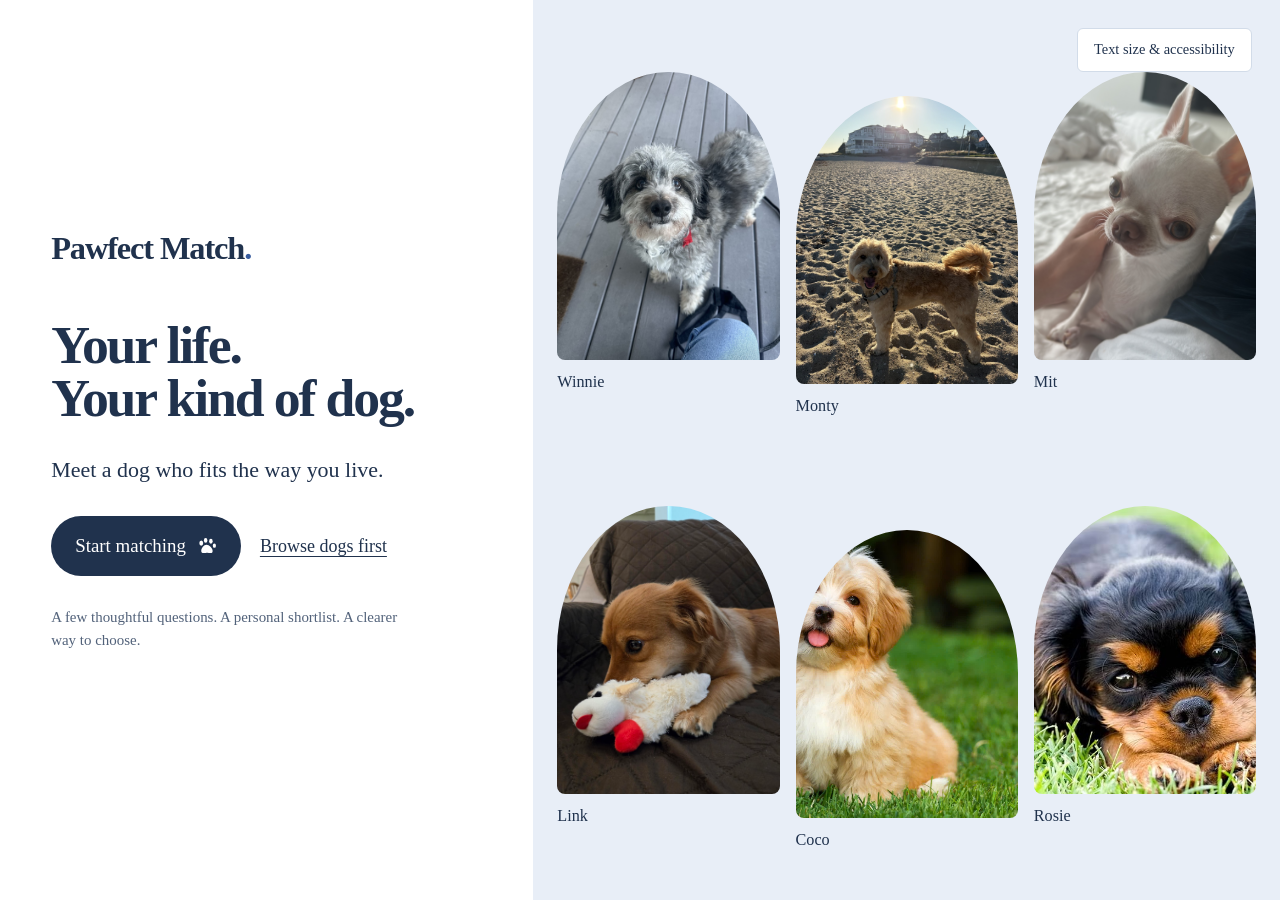
==== commit 91678918: "Remove care support question and matching factor" ====
--- a/public/prototype/index.html
+++ b/public/prototype/index.html
@@ -1,4 +1,4 @@
-<!doctype html><html lang="en"><head><meta charset="utf-8"><meta name="viewport" content="width=device-width,initial-scale=1"><meta name="description" content="A new Pawfect Match prototype: one question at a time, a personal dog library, and clear side-by-side comparisons."><title>Pawfect Match · New prototype</title><link rel="stylesheet" href="experience.css?v=9"><script type="module" src="experience.js?v=70"></script></head><body>
+<!doctype html><html lang="en"><head><meta charset="utf-8"><meta name="viewport" content="width=device-width,initial-scale=1"><meta name="description" content="A new Pawfect Match prototype: one question at a time, a personal dog library, and clear side-by-side comparisons."><title>Pawfect Match · New prototype</title><link rel="stylesheet" href="experience.css?v=9"><script type="module" src="experience.js?v=72"></script></head><body>
 <a class="skip" href="#main">Skip to content</a>
 <div class="mobile-header"><a class="wordmark" href="#welcome">Pawfect Match<span>.</span></a><button id="menu-toggle" aria-expanded="false" aria-controls="sidebar">Menu</button></div>
 <aside id="sidebar" class="sidebar"><a class="wordmark" href="#welcome">Pawfect<br>Match<span>.</span></a><span class="prototype-note">New prototype</span><nav aria-label="Main navigation"><a href="#quiz" data-route="quiz">Your questionnaire <span id="nav-progress"></span></a><a href="#dogs" data-route="dogs">Your dogs</a><a href="#discover" data-route="discover">Discover</a><a href="#compare" data-route="compare">Compare <span id="nav-compare"></span></a></nav><div class="sidebar-foot"><button id="settings-open">Accessibility &amp; settings</button><button id="theme-toggle" aria-pressed="false"></button><button id="credits-open">Scoring &amp; photo credits</button><a href="../">Main website ↗</a><p>Answers stay on this device.</p></div></aside>
@@ -7,7 +7,7 @@
 <dialog id="pick-dialog" aria-labelledby="pick-title"><div id="confetti" aria-hidden="true"></div><div class="dialog-header"><h2 id="pick-title"></h2><button data-close="pick-dialog">Close</button></div><p id="pick-copy"></p><img id="pick-photo" alt=""><div class="dialog-actions"><button id="confirm-pick" class="primary">Mark as top pick</button><button data-close="pick-dialog">Keep exploring</button></div></dialog>
 <dialog id="settings-dialog" aria-labelledby="settings-title"><div class="dialog-header"><h2 id="settings-title">Make it comfortable.</h2><button data-close="settings-dialog">Close</button></div><p>These preferences are saved for this prototype.</p><button id="settings-theme">Switch to dark mode</button><h3>Text size</h3><div class="font-controls"><button id="smaller" aria-label="Make text smaller">A−</button><output id="font-size" aria-live="polite">100%</output><button id="larger" aria-label="Make text larger">A+</button></div><button id="reset-size">Reset text size</button><label class="check"><input type="checkbox" id="motion"> Reduce animation</label><section class="reset-area"><h3>A fresh start</h3><p>Clear this prototype’s answers, favorites, comparison, and top pick.</p><button id="reset-open">Reset questionnaire &amp; dogs</button></section></dialog>
 <dialog id="reset-dialog" aria-labelledby="reset-title"><h2 id="reset-title">Start fresh in this prototype?</h2><p>This clears its answers, favorites, comparison, and top pick. Your main website’s saved data stays separate.</p><div class="dialog-actions"><button id="reset-confirm" class="primary">Yes, start fresh</button><button data-close="reset-dialog">Keep my choices</button></div></dialog>
-<dialog id="credits-dialog" aria-labelledby="credits-title"><div class="dialog-header"><h2 id="credits-title">Behind the matches</h2><button data-close="credits-dialog">Close</button></div><div id="credits-content"><details><summary>How scoring works &amp; sources</summary><p>Scores combine activity, enrichment, space, size, grooming, shedding, and experience with your selected coat and household preferences. Default weights are activity 25, enrichment 15, space 10, size 15, grooming 15, shedding 10, and experience 10. A coat preference adds weight 30; children and pets add 15 each when selected; quieter dogs, visitor sociability, and less drool add 10 each when selected. Your priority doubles its relevant base weights, then the score is normalized. Household and coat traits are authored teaching estimates, not safety guarantees or official breed ratings. For days longer than five hours, care support adds a factor with weight 20: 100 when support is arranged, 0 when it is missing. This lowers scores without imposing a shared ceiling. Strong profile fit means at least 85% with no modeled gaps; scores of at least 70% with gaps are labeled good fit with trade-offs. Lower scores or less than half the activity or training target are labeled needs changes to fit. Fluffy-only and shorter-coat-only choices filter the live shortlist and swipe deck; the full catalog remains available with mismatches labeled. Coat fullness 0 means sleek, 1 short/wiry, 2 full/feathered, and 3 very full/curly. Grooming can change appearance.</p><p>Numerical profiles are authored teaching estimates, not AKC ratings. General breed descriptions are informed by the American Kennel Club: <a href="https://www.akc.org/dog-breeds/havanese/">Havanese</a>, <a href="https://www.akc.org/dog-breeds/whippet/">Whippet</a>, <a href="https://www.akc.org/dog-breeds/Labrador-retriever/">Labrador Retriever</a>, <a href="https://www.akc.org/dog-breeds/poodle-standard/">Standard Poodle</a>, <a href="https://www.akc.org/dog-breeds/border-collie/">Border Collie</a>, and <a href="https://www.akc.org/dog-breeds/greyhound/">Greyhound</a>. Additional profiles: <a href="https://www.akc.org/dog-breeds/samoyed/">Samoyed</a>, <a href="https://www.petmd.com/dog/breeds/aussiedoodle">Aussiedoodle</a>, <a href="https://www.akc.org/dog-breeds/golden-retriever/">Golden Retriever</a>, <a href="https://www.petmd.com/dog/breeds/goldendoodle">Goldendoodle</a>, <a href="https://vcahospitals.com/know-your-pet/jack-russell-terrier">Jack Russell Terrier</a>, <a href="https://www.akc.org/dog-breeds/beagle/">Beagle</a>, <a href="https://www.akc.org/dog-breeds/boxer/">Boxer</a>, <a href="https://www.akc.org/dog-breeds/dachshund/">Dachshund</a>, <a href="https://www.akc.org/dog-breeds/chihuahua/">Chihuahua</a>, <a href="https://www.akc.org/dog-breeds/shih-tzu/">Shih Tzu</a>, <a href="https://www.akc.org/dog-breeds/maltese/">Maltese</a>, <a href="https://www.akc.org/dog-breeds/bichon-frise/">Bichon Frise</a>, <a href="https://www.akc.org/dog-breeds/pomeranian/">Pomeranian</a>, <a href="https://www.akc.org/dog-breeds/yorkshire-terrier/">Yorkshire Terrier</a>, <a href="https://www.akc.org/dog-breeds/miniature-schnauzer/">Miniature Schnauzer</a>, <a href="https://www.akc.org/dog-breeds/pembroke-welsh-corgi/">Pembroke Welsh Corgi</a>, <a href="https://www.akc.org/dog-breeds/shiba-inu/">Shiba Inu</a>, <a href="https://www.akc.org/dog-breeds/siberian-husky/">Siberian Husky</a>, <a href="https://www.akc.org/dog-breeds/alaskan-malamute/">Alaskan Malamute</a>, <a href="https://www.akc.org/dog-breeds/german-shepherd-dog/">German Shepherd</a>, <a href="https://www.akc.org/dog-breeds/australian-shepherd/">Australian Shepherd</a>, <a href="https://www.akc.org/dog-breeds/bernese-mountain-dog/">Bernese Mountain Dog</a>, <a href="https://www.akc.org/dog-breeds/newfoundland/">Newfoundland</a>, <a href="https://www.akc.org/dog-breeds/great-pyrenees/">Great Pyrenees</a>, <a href="https://www.akc.org/dog-breeds/saint-bernard/">Saint Bernard</a>, <a href="https://www.akc.org/dog-breeds/great-dane/">Great Dane</a>, <a href="https://www.akc.org/dog-breeds/doberman-pinscher/">Doberman Pinscher</a>, <a href="https://www.akc.org/dog-breeds/rottweiler/">Rottweiler</a>, <a href="https://www.akc.org/dog-breeds/dalmatian/">Dalmatian</a>, <a href="https://www.akc.org/dog-breeds/vizsla/">Vizsla</a>, <a href="https://www.akc.org/dog-breeds/weimaraner/">Weimaraner</a>, <a href="https://www.akc.org/dog-breeds/english-cocker-spaniel/">English Cocker Spaniel</a>, <a href="https://www.akc.org/dog-breeds/english-springer-spaniel/">English Springer Spaniel</a>, <a href="https://www.akc.org/dog-breeds/cavalier-king-charles-spaniel/">Cavalier King Charles Spaniel</a>, <a href="https://www.akc.org/dog-breeds/papillon/">Papillon</a>, <a href="https://www.akc.org/dog-breeds/boston-terrier/">Boston Terrier</a>, <a href="https://www.akc.org/dog-breeds/french-bulldog/">French Bulldog</a>, <a href="https://www.akc.org/dog-breeds/bulldog/">Bulldog</a>, <a href="https://www.akc.org/dog-breeds/pug/">Pug</a>, <a href="https://www.akc.org/dog-breeds/poodle-miniature/">Miniature Poodle</a>, <a href="https://www.akc.org/dog-breeds/poodle-toy/">Toy Poodle</a>, <a href="https://www.akc.org/dog-breeds/border-terrier/">Border Terrier</a>, <a href="https://www.akc.org/dog-breeds/west-highland-white-terrier/">West Highland White Terrier</a>, <a href="https://www.akc.org/dog-breeds/scottish-terrier/">Scottish Terrier</a>, <a href="https://www.akc.org/dog-breeds/shetland-sheepdog/">Shetland Sheepdog</a>. Coat and household traits are simplified teaching estimates. Terrier is represented by a Jack Russell Terrier; doodle size and coat traits vary. Reviewed October 20, 2026.</p><p>Dog photographs from Wikimedia Commons and one user-provided Aussiedoodle photo; displayed crops may differ from originals. Source pages retain original files and license details:</p><ul><li><a href="https://commons.wikimedia.org/wiki/File:A_havanese_dog_in_Finland.jpg">A havanese dog in Finland.jpg</a> — ThePointyHatGnome · <a href="http://creativecommons.org/publicdomain/zero/1.0/deed.en">CC0</a>.</li><li><a href="https://commons.wikimedia.org/wiki/File:DSC09611a_Search_and_Rescue_Dog,_Austrian_Red_Cross_Perchtoldsdorf,_2024-10.jpg">DSC09611a Search and Rescue Dog, Austrian Red Cross Perchtoldsdorf, 2024-10.jpg</a> — Aciarium · <a href="https://creativecommons.org/licenses/by/4.0">CC BY 4.0</a>.</li><li><a href="https://commons.wikimedia.org/wiki/File:Border_Collie_with_Heterochromia_2.jpg">Border Collie with Heterochromia 2.jpg</a> — 7575u · <a href="https://creativecommons.org/licenses/by-sa/4.0">CC BY-SA 4.0</a>.</li><li><a href="https://commons.wikimedia.org/wiki/File:Standard_Poodle_portrait.jpg">Standard Poodle portrait.jpg</a> — Flickr user John Leslie · <a href="https://creativecommons.org/licenses/by/2.0">CC BY 2.0</a>.</li><li><a href="https://commons.wikimedia.org/wiki/File:Whippet_profil_rybnik_-_kamien_p.jpg">Whippet profil rybnik - kamien p.jpg</a> — Pleple2000 · <a href="https://creativecommons.org/licenses/by-sa/4.0">CC BY-SA 4.0</a>.</li><li><a href="https://commons.wikimedia.org/wiki/File:A_greyhound_displays_a_martingale_collar.jpg">A greyhound displays a martingale collar.jpg</a> — Supreme Chungus · <a href="https://creativecommons.org/licenses/by-sa/4.0">CC BY-SA 4.0</a>.</li><li><a href="https://commons.wikimedia.org/wiki/File:Samoyed_dog_two_year_old_female_dllu.jpg">Samoyed dog two year old female dllu.jpg</a> — Dllu · <a href="https://creativecommons.org/licenses/by-sa/4.0">CC BY-SA 4.0</a>.</li><li><a href="https://commons.wikimedia.org/wiki/File:D%C3%BClmen,_Hausd%C3%BClmen,_Golden_Retriever_--_2022_--_5945.jpg">Dülmen, Hausdülmen, Golden Retriever -- 2022 -- 5945.jpg</a> — Dietmar Rabich · <a href="https://creativecommons.org/licenses/by-sa/4.0">CC BY-SA 4.0</a>.</li><li><a href="https://commons.wikimedia.org/wiki/File:Goldendoodle_(Chase_Bohannon).png">Goldendoodle (Chase Bohannon).png</a> — Chase Bohannon · <a href="http://creativecommons.org/publicdomain/zero/1.0/deed.en">CC0</a>.</li><li><a href="https://commons.wikimedia.org/wiki/File:Skipper_Jack_Russell_Terrier.JPG">Skipper Jack Russell Terrier.JPG</a> — DuncanMcC · Public domain.</li><li>Aussiedoodle: photo provided by the user and used at their request.</li><li><a href="https://commons.wikimedia.org/wiki/File:Beagle_600.jpg">Beagle 600.jpg</a> — See source · <a href="http://creativecommons.org/licenses/by-sa/3.0/">CC BY-SA 3.0</a>.</li><li><a href="https://commons.wikimedia.org/wiki/File:Male_fawn_Boxer_undocked.jpg">Male fawn Boxer undocked.jpg</a> — Mood210 · <a href="https://creativecommons.org/licenses/by-sa/3.0">CC BY-SA 3.0</a>.</li><li><a href="https://commons.wikimedia.org/wiki/File:%EB%8B%A5%EC%8A%A4%ED%9B%88%ED%8A%B8(%EB%8B%A8%EB%AA%A8%EC%A2%85)_(Dachshund_(Short)).jpg">닥스훈트(단모종) (Dachshund (Short)).jpg</a> — Katemil94 · <a href="https://creativecommons.org/licenses/by-sa/4.0">CC BY-SA 4.0</a>.</li><li><a href="https://commons.wikimedia.org/wiki/File:Shihtzu_(cropped).jpg">Shihtzu (cropped).jpg</a> — Canino21 · Public domain.</li><li><a href="https://commons.wikimedia.org/wiki/File:Maltese_600.jpg">Maltese 600.jpg</a> — Sannse · <a href="http://creativecommons.org/licenses/by-sa/3.0/">CC BY-SA 3.0</a>.</li><li><a href="https://commons.wikimedia.org/wiki/File:Bichon_Fris%C3%A9_-_studdogbichon.jpg">Bichon Frisé - studdogbichon.jpg</a> — Heike Andres · <a href="https://creativecommons.org/licenses/by-sa/3.0/de/deed.en">CC BY-SA 3.0 de</a>.</li><li><a href="https://commons.wikimedia.org/wiki/File:Pomeranian.JPG">Pomeranian.JPG</a> — Blackoranges · Public domain.</li><li><a href="https://commons.wikimedia.org/wiki/File:(2_version)_Grupp_3,_YORKSHIRETERRIER,_NO_UCH_SE_UCH_Oxzar_Amazing_Bel%E2%80%99s_Toffy_(24310212305).jpg">(2 version) Grupp 3, YORKSHIRETERRIER, NO UCH SE UCH Oxzar Amazing Bel’s Toffy (24310212305).jpg</a> — Svenska Mässan from Sweden · <a href="https://creativecommons.org/licenses/by-sa/4.0">CC BY-SA 4.0</a>.</li><li><a href="https://commons.wikimedia.org/wiki/File:Miniature_Schnauzer_salt_%26_pepper_(cropped).jpg">Miniature Schnauzer salt &amp; pepper (cropped).jpg</a> — Canarian · <a href="https://creativecommons.org/licenses/by-sa/3.0">CC BY-SA 3.0</a>.</li><li><a href="https://commons.wikimedia.org/wiki/File:Welsh_Pembroke_Corgi.jpg">Welsh Pembroke Corgi.jpg</a> — Dog breed facts · <a href="https://creativecommons.org/licenses/by-sa/4.0">CC BY-SA 4.0</a>.</li><li><a href="https://commons.wikimedia.org/wiki/File:Taka_Shiba.jpg">Taka Shiba.jpg</a> — Takashiba at English Wikipedia · Public domain.</li><li><a href="https://commons.wikimedia.org/wiki/File:Husky_L.jpg">Husky L.jpg</a> — xJaM (talk · contribs) · <a href="http://creativecommons.org/licenses/by-sa/3.0/">CC BY-SA 3.0</a>.</li><li><a href="https://commons.wikimedia.org/wiki/File:Alaskan_Malamute.jpg">Alaskan Malamute.jpg</a> — SCMW · <a href="https://creativecommons.org/licenses/by/3.0">CC BY 3.0</a>.</li><li><a href="https://commons.wikimedia.org/wiki/File:German_Shepherd_-_DSC_0346_(10096362833).jpg">German Shepherd - DSC 0346 (10096362833).jpg</a> — gomagoti · <a href="https://creativecommons.org/licenses/by-sa/2.5">CC BY-SA 2.5</a>.</li><li><a href="https://commons.wikimedia.org/wiki/File:Australian_Shepherd_red_bi.JPG">Australian Shepherd red bi.JPG</a> — Trickdog-Fina · <a href="https://creativecommons.org/licenses/by-sa/3.0">CC BY-SA 3.0</a>.</li><li><a href="https://commons.wikimedia.org/wiki/File:3-BerneseMountainDogInGrass.jpg">3-BerneseMountainDogInGrass.jpg</a> — FriendlyToaster · <a href="https://creativecommons.org/licenses/by/4.0">CC BY 4.0</a>.</li><li><a href="https://commons.wikimedia.org/wiki/File:Newfoundland_dog_Smoky.jpg">Newfoundland dog Smoky.jpg</a> — Flickr user DanDee Shots · <a href="https://creativecommons.org/licenses/by/2.0">CC BY 2.0</a>.</li><li><a href="https://commons.wikimedia.org/wiki/File:Great_Pyrenees_Mountain_Dog_2.png">Great Pyrenees Mountain Dog 2.png</a> — HeartSpoon · <a href="https://creativecommons.org/licenses/by-sa/4.0">CC BY-SA 4.0</a>.</li><li><a href="https://commons.wikimedia.org/wiki/File:Hummel_Vedor_vd_Robandahoeve.jpg">Hummel Vedor vd Robandahoeve.jpg</a> — Blanky · <a href="https://creativecommons.org/licenses/by-sa/3.0">CC BY-SA 3.0</a>.</li><li><a href="https://commons.wikimedia.org/wiki/File:Dog_niemiecki_%C5%BC%C3%B3%C5%82ty_LM980.jpg">Dog niemiecki żółty LM980.jpg</a> — Lilly M · <a href="https://creativecommons.org/licenses/by-sa/2.5">CC BY-SA 2.5</a>.</li><li><a href="https://commons.wikimedia.org/wiki/File:Dobermann_handling.jpg">Dobermann handling.jpg</a> — Miroslav Cacik · Copyrighted free use.</li><li><a href="https://commons.wikimedia.org/wiki/File:Rottweiler_standing_facing_left.jpg">Rottweiler standing facing left.jpg</a> — Dr. Manfred Herrmann Allgemeiner Deutscher Rottweiler-Klub (ADRK) e.V. http://www.ADRK.de · <a href="http://creativecommons.org/licenses/by-sa/3.0/">CC BY-SA 3.0</a>.</li><li><a href="https://commons.wikimedia.org/wiki/File:Sun_Dog_Dalmatian.jpg">Sun Dog Dalmatian.jpg</a> — Bradlien · <a href="https://creativecommons.org/licenses/by-sa/4.0">CC BY-SA 4.0</a>.</li><li><a href="https://commons.wikimedia.org/wiki/File:Wy%C5%BCe%C5%82_w%C4%99gierski_g%C5%82adkow%C5%82osy_500.jpg">Wyżeł węgierski gładkowłosy 500.jpg</a> — Pleple2000 · <a href="http://creativecommons.org/licenses/by-sa/3.0/">CC BY-SA 3.0</a>.</li><li><a href="https://commons.wikimedia.org/wiki/File:Weimaraner_Freika-2.jpg">Weimaraner Freika-2.jpg</a> — Rufus46 · <a href="https://creativecommons.org/licenses/by-sa/3.0">CC BY-SA 3.0</a>.</li><li><a href="https://commons.wikimedia.org/wiki/File:%22Bill%22_-_Cocker_spaniel_anglais_2.JPG">&quot;Bill&quot; - Cocker spaniel anglais 2.JPG</a> — Jean-Pol GRANDMONT · <a href="https://creativecommons.org/licenses/by/4.0">CC BY 4.0</a>.</li><li><a href="https://commons.wikimedia.org/wiki/File:Springer_Spaniel_Wide_Shot.jpg">Springer Spaniel Wide Shot.jpg</a> — Ratsniffer · <a href="http://creativecommons.org/publicdomain/zero/1.0/deed.en">CC0</a>.</li><li><a href="https://commons.wikimedia.org/wiki/File:CarterBIS.Tiki.13.6.09.jpg">CarterBIS.Tiki.13.6.09.jpg</a> — Andreweatock · <a href="https://creativecommons.org/licenses/by-sa/3.0">CC BY-SA 3.0</a>.</li><li><a href="https://commons.wikimedia.org/wiki/File:Outdoor_Continental_Toy_Spaniel_Papillon.jpeg">Outdoor Continental Toy Spaniel Papillon.jpeg</a> — Gvdmoort · <a href="https://creativecommons.org/licenses/by-sa/3.0">CC BY-SA 3.0</a>.</li><li><a href="https://commons.wikimedia.org/wiki/File:Boston-terrier-carlos-de.JPG">Boston-terrier-carlos-de.JPG</a> — Andreas Schlaugat · <a href="https://creativecommons.org/licenses/by/3.0">CC BY 3.0</a>.</li><li><a href="https://commons.wikimedia.org/wiki/File:2008-07-28_Dog_at_Frolick_Field.jpg">2008-07-28 Dog at Frolick Field.jpg</a> — Ildar Sagdejev (Specious) · <a href="https://creativecommons.org/licenses/by-sa/4.0">CC BY-SA 4.0</a>.</li><li><a href="https://commons.wikimedia.org/wiki/File:English_Bulldog_-Dog-220489-1280_(cropped).jpg">English Bulldog -Dog-220489-1280 (cropped).jpg</a> — https://pixabay.com/pt/users/kaz-19203/ · <a href="http://creativecommons.org/publicdomain/zero/1.0/deed.en">CC0</a>.</li><li><a href="https://commons.wikimedia.org/wiki/File:Mops_oct09_cropped2.jpg">Mops oct09 cropped2.jpg</a> — Mops_oct09.jpg: Dagur Brynjólfsson from Hafnarfjordur, Iceland;
+<dialog id="credits-dialog" aria-labelledby="credits-title"><div class="dialog-header"><h2 id="credits-title">Behind the matches</h2><button data-close="credits-dialog">Close</button></div><div id="credits-content"><details><summary>How scoring works &amp; sources</summary><p>Scores combine activity, enrichment, space, size, grooming, shedding, and experience with your selected coat and household preferences. Default weights are activity 25, enrichment 15, space 10, size 15, grooming 15, shedding 10, and experience 10. A coat preference adds weight 30; children and pets add 15 each when selected; quieter dogs, visitor sociability, and less drool add 10 each when selected. Your priority doubles its relevant base weights, then the score is normalized. Household and coat traits are authored teaching estimates, not safety guarantees or official breed ratings. Strong profile fit means at least 85% with no modeled gaps; scores of at least 70% with gaps are labeled good fit with trade-offs. Lower scores or less than half the activity or training target are labeled needs changes to fit. Fluffy-only and shorter-coat-only choices filter the live shortlist and swipe deck; the full catalog remains available with mismatches labeled. Coat fullness 0 means sleek, 1 short/wiry, 2 full/feathered, and 3 very full/curly. Grooming can change appearance.</p><p>Numerical profiles are authored teaching estimates, not AKC ratings. General breed descriptions are informed by the American Kennel Club: <a href="https://www.akc.org/dog-breeds/havanese/">Havanese</a>, <a href="https://www.akc.org/dog-breeds/whippet/">Whippet</a>, <a href="https://www.akc.org/dog-breeds/Labrador-retriever/">Labrador Retriever</a>, <a href="https://www.akc.org/dog-breeds/poodle-standard/">Standard Poodle</a>, <a href="https://www.akc.org/dog-breeds/border-collie/">Border Collie</a>, and <a href="https://www.akc.org/dog-breeds/greyhound/">Greyhound</a>. Additional profiles: <a href="https://www.akc.org/dog-breeds/samoyed/">Samoyed</a>, <a href="https://www.petmd.com/dog/breeds/aussiedoodle">Aussiedoodle</a>, <a href="https://www.akc.org/dog-breeds/golden-retriever/">Golden Retriever</a>, <a href="https://www.petmd.com/dog/breeds/goldendoodle">Goldendoodle</a>, <a href="https://vcahospitals.com/know-your-pet/jack-russell-terrier">Jack Russell Terrier</a>, <a href="https://www.akc.org/dog-breeds/beagle/">Beagle</a>, <a href="https://www.akc.org/dog-breeds/boxer/">Boxer</a>, <a href="https://www.akc.org/dog-breeds/dachshund/">Dachshund</a>, <a href="https://www.akc.org/dog-breeds/chihuahua/">Chihuahua</a>, <a href="https://www.akc.org/dog-breeds/shih-tzu/">Shih Tzu</a>, <a href="https://www.akc.org/dog-breeds/maltese/">Maltese</a>, <a href="https://www.akc.org/dog-breeds/bichon-frise/">Bichon Frise</a>, <a href="https://www.akc.org/dog-breeds/pomeranian/">Pomeranian</a>, <a href="https://www.akc.org/dog-breeds/yorkshire-terrier/">Yorkshire Terrier</a>, <a href="https://www.akc.org/dog-breeds/miniature-schnauzer/">Miniature Schnauzer</a>, <a href="https://www.akc.org/dog-breeds/pembroke-welsh-corgi/">Pembroke Welsh Corgi</a>, <a href="https://www.akc.org/dog-breeds/shiba-inu/">Shiba Inu</a>, <a href="https://www.akc.org/dog-breeds/siberian-husky/">Siberian Husky</a>, <a href="https://www.akc.org/dog-breeds/alaskan-malamute/">Alaskan Malamute</a>, <a href="https://www.akc.org/dog-breeds/german-shepherd-dog/">German Shepherd</a>, <a href="https://www.akc.org/dog-breeds/australian-shepherd/">Australian Shepherd</a>, <a href="https://www.akc.org/dog-breeds/bernese-mountain-dog/">Bernese Mountain Dog</a>, <a href="https://www.akc.org/dog-breeds/newfoundland/">Newfoundland</a>, <a href="https://www.akc.org/dog-breeds/great-pyrenees/">Great Pyrenees</a>, <a href="https://www.akc.org/dog-breeds/saint-bernard/">Saint Bernard</a>, <a href="https://www.akc.org/dog-breeds/great-dane/">Great Dane</a>, <a href="https://www.akc.org/dog-breeds/doberman-pinscher/">Doberman Pinscher</a>, <a href="https://www.akc.org/dog-breeds/rottweiler/">Rottweiler</a>, <a href="https://www.akc.org/dog-breeds/dalmatian/">Dalmatian</a>, <a href="https://www.akc.org/dog-breeds/vizsla/">Vizsla</a>, <a href="https://www.akc.org/dog-breeds/weimaraner/">Weimaraner</a>, <a href="https://www.akc.org/dog-breeds/english-cocker-spaniel/">English Cocker Spaniel</a>, <a href="https://www.akc.org/dog-breeds/english-springer-spaniel/">English Springer Spaniel</a>, <a href="https://www.akc.org/dog-breeds/cavalier-king-charles-spaniel/">Cavalier King Charles Spaniel</a>, <a href="https://www.akc.org/dog-breeds/papillon/">Papillon</a>, <a href="https://www.akc.org/dog-breeds/boston-terrier/">Boston Terrier</a>, <a href="https://www.akc.org/dog-breeds/french-bulldog/">French Bulldog</a>, <a href="https://www.akc.org/dog-breeds/bulldog/">Bulldog</a>, <a href="https://www.akc.org/dog-breeds/pug/">Pug</a>, <a href="https://www.akc.org/dog-breeds/poodle-miniature/">Miniature Poodle</a>, <a href="https://www.akc.org/dog-breeds/poodle-toy/">Toy Poodle</a>, <a href="https://www.akc.org/dog-breeds/border-terrier/">Border Terrier</a>, <a href="https://www.akc.org/dog-breeds/west-highland-white-terrier/">West Highland White Terrier</a>, <a href="https://www.akc.org/dog-breeds/scottish-terrier/">Scottish Terrier</a>, <a href="https://www.akc.org/dog-breeds/shetland-sheepdog/">Shetland Sheepdog</a>. Coat and household traits are simplified teaching estimates. Terrier is represented by a Jack Russell Terrier; doodle size and coat traits vary. Reviewed October 20, 2026.</p><p>Dog photographs from Wikimedia Commons and one user-provided Aussiedoodle photo; displayed crops may differ from originals. Source pages retain original files and license details:</p><ul><li><a href="https://commons.wikimedia.org/wiki/File:A_havanese_dog_in_Finland.jpg">A havanese dog in Finland.jpg</a> — ThePointyHatGnome · <a href="http://creativecommons.org/publicdomain/zero/1.0/deed.en">CC0</a>.</li><li><a href="https://commons.wikimedia.org/wiki/File:DSC09611a_Search_and_Rescue_Dog,_Austrian_Red_Cross_Perchtoldsdorf,_2024-10.jpg">DSC09611a Search and Rescue Dog, Austrian Red Cross Perchtoldsdorf, 2024-10.jpg</a> — Aciarium · <a href="https://creativecommons.org/licenses/by/4.0">CC BY 4.0</a>.</li><li><a href="https://commons.wikimedia.org/wiki/File:Border_Collie_with_Heterochromia_2.jpg">Border Collie with Heterochromia 2.jpg</a> — 7575u · <a href="https://creativecommons.org/licenses/by-sa/4.0">CC BY-SA 4.0</a>.</li><li><a href="https://commons.wikimedia.org/wiki/File:Standard_Poodle_portrait.jpg">Standard Poodle portrait.jpg</a> — Flickr user John Leslie · <a href="https://creativecommons.org/licenses/by/2.0">CC BY 2.0</a>.</li><li><a href="https://commons.wikimedia.org/wiki/File:Whippet_profil_rybnik_-_kamien_p.jpg">Whippet profil rybnik - kamien p.jpg</a> — Pleple2000 · <a href="https://creativecommons.org/licenses/by-sa/4.0">CC BY-SA 4.0</a>.</li><li><a href="https://commons.wikimedia.org/wiki/File:A_greyhound_displays_a_martingale_collar.jpg">A greyhound displays a martingale collar.jpg</a> — Supreme Chungus · <a href="https://creativecommons.org/licenses/by-sa/4.0">CC BY-SA 4.0</a>.</li><li><a href="https://commons.wikimedia.org/wiki/File:Samoyed_dog_two_year_old_female_dllu.jpg">Samoyed dog two year old female dllu.jpg</a> — Dllu · <a href="https://creativecommons.org/licenses/by-sa/4.0">CC BY-SA 4.0</a>.</li><li><a href="https://commons.wikimedia.org/wiki/File:D%C3%BClmen,_Hausd%C3%BClmen,_Golden_Retriever_--_2022_--_5945.jpg">Dülmen, Hausdülmen, Golden Retriever -- 2022 -- 5945.jpg</a> — Dietmar Rabich · <a href="https://creativecommons.org/licenses/by-sa/4.0">CC BY-SA 4.0</a>.</li><li><a href="https://commons.wikimedia.org/wiki/File:Goldendoodle_(Chase_Bohannon).png">Goldendoodle (Chase Bohannon).png</a> — Chase Bohannon · <a href="http://creativecommons.org/publicdomain/zero/1.0/deed.en">CC0</a>.</li><li><a href="https://commons.wikimedia.org/wiki/File:Skipper_Jack_Russell_Terrier.JPG">Skipper Jack Russell Terrier.JPG</a> — DuncanMcC · Public domain.</li><li>Aussiedoodle: photo provided by the user and used at their request.</li><li><a href="https://commons.wikimedia.org/wiki/File:Beagle_600.jpg">Beagle 600.jpg</a> — See source · <a href="http://creativecommons.org/licenses/by-sa/3.0/">CC BY-SA 3.0</a>.</li><li><a href="https://commons.wikimedia.org/wiki/File:Male_fawn_Boxer_undocked.jpg">Male fawn Boxer undocked.jpg</a> — Mood210 · <a href="https://creativecommons.org/licenses/by-sa/3.0">CC BY-SA 3.0</a>.</li><li><a href="https://commons.wikimedia.org/wiki/File:%EB%8B%A5%EC%8A%A4%ED%9B%88%ED%8A%B8(%EB%8B%A8%EB%AA%A8%EC%A2%85)_(Dachshund_(Short)).jpg">닥스훈트(단모종) (Dachshund (Short)).jpg</a> — Katemil94 · <a href="https://creativecommons.org/licenses/by-sa/4.0">CC BY-SA 4.0</a>.</li><li><a href="https://commons.wikimedia.org/wiki/File:Shihtzu_(cropped).jpg">Shihtzu (cropped).jpg</a> — Canino21 · Public domain.</li><li><a href="https://commons.wikimedia.org/wiki/File:Maltese_600.jpg">Maltese 600.jpg</a> — Sannse · <a href="http://creativecommons.org/licenses/by-sa/3.0/">CC BY-SA 3.0</a>.</li><li><a href="https://commons.wikimedia.org/wiki/File:Bichon_Fris%C3%A9_-_studdogbichon.jpg">Bichon Frisé - studdogbichon.jpg</a> — Heike Andres · <a href="https://creativecommons.org/licenses/by-sa/3.0/de/deed.en">CC BY-SA 3.0 de</a>.</li><li><a href="https://commons.wikimedia.org/wiki/File:Pomeranian.JPG">Pomeranian.JPG</a> — Blackoranges · Public domain.</li><li><a href="https://commons.wikimedia.org/wiki/File:(2_version)_Grupp_3,_YORKSHIRETERRIER,_NO_UCH_SE_UCH_Oxzar_Amazing_Bel%E2%80%99s_Toffy_(24310212305).jpg">(2 version) Grupp 3, YORKSHIRETERRIER, NO UCH SE UCH Oxzar Amazing Bel’s Toffy (24310212305).jpg</a> — Svenska Mässan from Sweden · <a href="https://creativecommons.org/licenses/by-sa/4.0">CC BY-SA 4.0</a>.</li><li><a href="https://commons.wikimedia.org/wiki/File:Miniature_Schnauzer_salt_%26_pepper_(cropped).jpg">Miniature Schnauzer salt &amp; pepper (cropped).jpg</a> — Canarian · <a href="https://creativecommons.org/licenses/by-sa/3.0">CC BY-SA 3.0</a>.</li><li><a href="https://commons.wikimedia.org/wiki/File:Welsh_Pembroke_Corgi.jpg">Welsh Pembroke Corgi.jpg</a> — Dog breed facts · <a href="https://creativecommons.org/licenses/by-sa/4.0">CC BY-SA 4.0</a>.</li><li><a href="https://commons.wikimedia.org/wiki/File:Taka_Shiba.jpg">Taka Shiba.jpg</a> — Takashiba at English Wikipedia · Public domain.</li><li><a href="https://commons.wikimedia.org/wiki/File:Husky_L.jpg">Husky L.jpg</a> — xJaM (talk · contribs) · <a href="http://creativecommons.org/licenses/by-sa/3.0/">CC BY-SA 3.0</a>.</li><li><a href="https://commons.wikimedia.org/wiki/File:Alaskan_Malamute.jpg">Alaskan Malamute.jpg</a> — SCMW · <a href="https://creativecommons.org/licenses/by/3.0">CC BY 3.0</a>.</li><li><a href="https://commons.wikimedia.org/wiki/File:German_Shepherd_-_DSC_0346_(10096362833).jpg">German Shepherd - DSC 0346 (10096362833).jpg</a> — gomagoti · <a href="https://creativecommons.org/licenses/by-sa/2.5">CC BY-SA 2.5</a>.</li><li><a href="https://commons.wikimedia.org/wiki/File:Australian_Shepherd_red_bi.JPG">Australian Shepherd red bi.JPG</a> — Trickdog-Fina · <a href="https://creativecommons.org/licenses/by-sa/3.0">CC BY-SA 3.0</a>.</li><li><a href="https://commons.wikimedia.org/wiki/File:3-BerneseMountainDogInGrass.jpg">3-BerneseMountainDogInGrass.jpg</a> — FriendlyToaster · <a href="https://creativecommons.org/licenses/by/4.0">CC BY 4.0</a>.</li><li><a href="https://commons.wikimedia.org/wiki/File:Newfoundland_dog_Smoky.jpg">Newfoundland dog Smoky.jpg</a> — Flickr user DanDee Shots · <a href="https://creativecommons.org/licenses/by/2.0">CC BY 2.0</a>.</li><li><a href="https://commons.wikimedia.org/wiki/File:Great_Pyrenees_Mountain_Dog_2.png">Great Pyrenees Mountain Dog 2.png</a> — HeartSpoon · <a href="https://creativecommons.org/licenses/by-sa/4.0">CC BY-SA 4.0</a>.</li><li><a href="https://commons.wikimedia.org/wiki/File:Hummel_Vedor_vd_Robandahoeve.jpg">Hummel Vedor vd Robandahoeve.jpg</a> — Blanky · <a href="https://creativecommons.org/licenses/by-sa/3.0">CC BY-SA 3.0</a>.</li><li><a href="https://commons.wikimedia.org/wiki/File:Dog_niemiecki_%C5%BC%C3%B3%C5%82ty_LM980.jpg">Dog niemiecki żółty LM980.jpg</a> — Lilly M · <a href="https://creativecommons.org/licenses/by-sa/2.5">CC BY-SA 2.5</a>.</li><li><a href="https://commons.wikimedia.org/wiki/File:Dobermann_handling.jpg">Dobermann handling.jpg</a> — Miroslav Cacik · Copyrighted free use.</li><li><a href="https://commons.wikimedia.org/wiki/File:Rottweiler_standing_facing_left.jpg">Rottweiler standing facing left.jpg</a> — Dr. Manfred Herrmann Allgemeiner Deutscher Rottweiler-Klub (ADRK) e.V. http://www.ADRK.de · <a href="http://creativecommons.org/licenses/by-sa/3.0/">CC BY-SA 3.0</a>.</li><li><a href="https://commons.wikimedia.org/wiki/File:Sun_Dog_Dalmatian.jpg">Sun Dog Dalmatian.jpg</a> — Bradlien · <a href="https://creativecommons.org/licenses/by-sa/4.0">CC BY-SA 4.0</a>.</li><li><a href="https://commons.wikimedia.org/wiki/File:Wy%C5%BCe%C5%82_w%C4%99gierski_g%C5%82adkow%C5%82osy_500.jpg">Wyżeł węgierski gładkowłosy 500.jpg</a> — Pleple2000 · <a href="http://creativecommons.org/licenses/by-sa/3.0/">CC BY-SA 3.0</a>.</li><li><a href="https://commons.wikimedia.org/wiki/File:Weimaraner_Freika-2.jpg">Weimaraner Freika-2.jpg</a> — Rufus46 · <a href="https://creativecommons.org/licenses/by-sa/3.0">CC BY-SA 3.0</a>.</li><li><a href="https://commons.wikimedia.org/wiki/File:%22Bill%22_-_Cocker_spaniel_anglais_2.JPG">&quot;Bill&quot; - Cocker spaniel anglais 2.JPG</a> — Jean-Pol GRANDMONT · <a href="https://creativecommons.org/licenses/by/4.0">CC BY 4.0</a>.</li><li><a href="https://commons.wikimedia.org/wiki/File:Springer_Spaniel_Wide_Shot.jpg">Springer Spaniel Wide Shot.jpg</a> — Ratsniffer · <a href="http://creativecommons.org/publicdomain/zero/1.0/deed.en">CC0</a>.</li><li><a href="https://commons.wikimedia.org/wiki/File:CarterBIS.Tiki.13.6.09.jpg">CarterBIS.Tiki.13.6.09.jpg</a> — Andreweatock · <a href="https://creativecommons.org/licenses/by-sa/3.0">CC BY-SA 3.0</a>.</li><li><a href="https://commons.wikimedia.org/wiki/File:Outdoor_Continental_Toy_Spaniel_Papillon.jpeg">Outdoor Continental Toy Spaniel Papillon.jpeg</a> — Gvdmoort · <a href="https://creativecommons.org/licenses/by-sa/3.0">CC BY-SA 3.0</a>.</li><li><a href="https://commons.wikimedia.org/wiki/File:Boston-terrier-carlos-de.JPG">Boston-terrier-carlos-de.JPG</a> — Andreas Schlaugat · <a href="https://creativecommons.org/licenses/by/3.0">CC BY 3.0</a>.</li><li><a href="https://commons.wikimedia.org/wiki/File:2008-07-28_Dog_at_Frolick_Field.jpg">2008-07-28 Dog at Frolick Field.jpg</a> — Ildar Sagdejev (Specious) · <a href="https://creativecommons.org/licenses/by-sa/4.0">CC BY-SA 4.0</a>.</li><li><a href="https://commons.wikimedia.org/wiki/File:English_Bulldog_-Dog-220489-1280_(cropped).jpg">English Bulldog -Dog-220489-1280 (cropped).jpg</a> — https://pixabay.com/pt/users/kaz-19203/ · <a href="http://creativecommons.org/publicdomain/zero/1.0/deed.en">CC0</a>.</li><li><a href="https://commons.wikimedia.org/wiki/File:Mops_oct09_cropped2.jpg">Mops oct09 cropped2.jpg</a> — Mops_oct09.jpg: Dagur Brynjólfsson from Hafnarfjordur, Iceland;
 
 derivative work: Anka Friedrich · <a href="https://creativecommons.org/licenses/by-sa/2.0">CC BY-SA 2.0</a>.</li><li><a href="https://commons.wikimedia.org/wiki/File:Border_terrier_whiskey.jpg">Border terrier whiskey.jpg</a> — Multimotyl · <a href="https://creativecommons.org/licenses/by-sa/3.0">CC BY-SA 3.0</a>.</li><li><a href="https://commons.wikimedia.org/wiki/File:West_Highland_White_Terrier_Krakow.jpg">West Highland White Terrier Krakow.jpg</a> — Christopher Walker from Krakow, Poland · <a href="https://creativecommons.org/licenses/by/2.0">CC BY 2.0</a>.</li><li><a href="https://commons.wikimedia.org/wiki/File:Scottish_Terrier_Photo_of_Face.jpg">Scottish Terrier Photo of Face.jpg</a> — Elise Carroll · <a href="https://creativecommons.org/licenses/by-sa/4.0">CC BY-SA 4.0</a>.</li><li><a href="https://commons.wikimedia.org/wiki/File:Shetland_Sheepdog_sable.jpg">Shetland Sheepdog sable.jpg</a> — Flickr user nickobec (Nick Cowie) · <a href="https://creativecommons.org/licenses/by-sa/2.0">CC BY-SA 2.0</a>.</li><li><a href="https://commons.wikimedia.org/wiki/File:Head_Miniature_Poodle_Mysore_May24_A7CR_00091.jpg">Head Miniature Poodle Mysore May24 A7CR 00091.jpg</a> —
 
